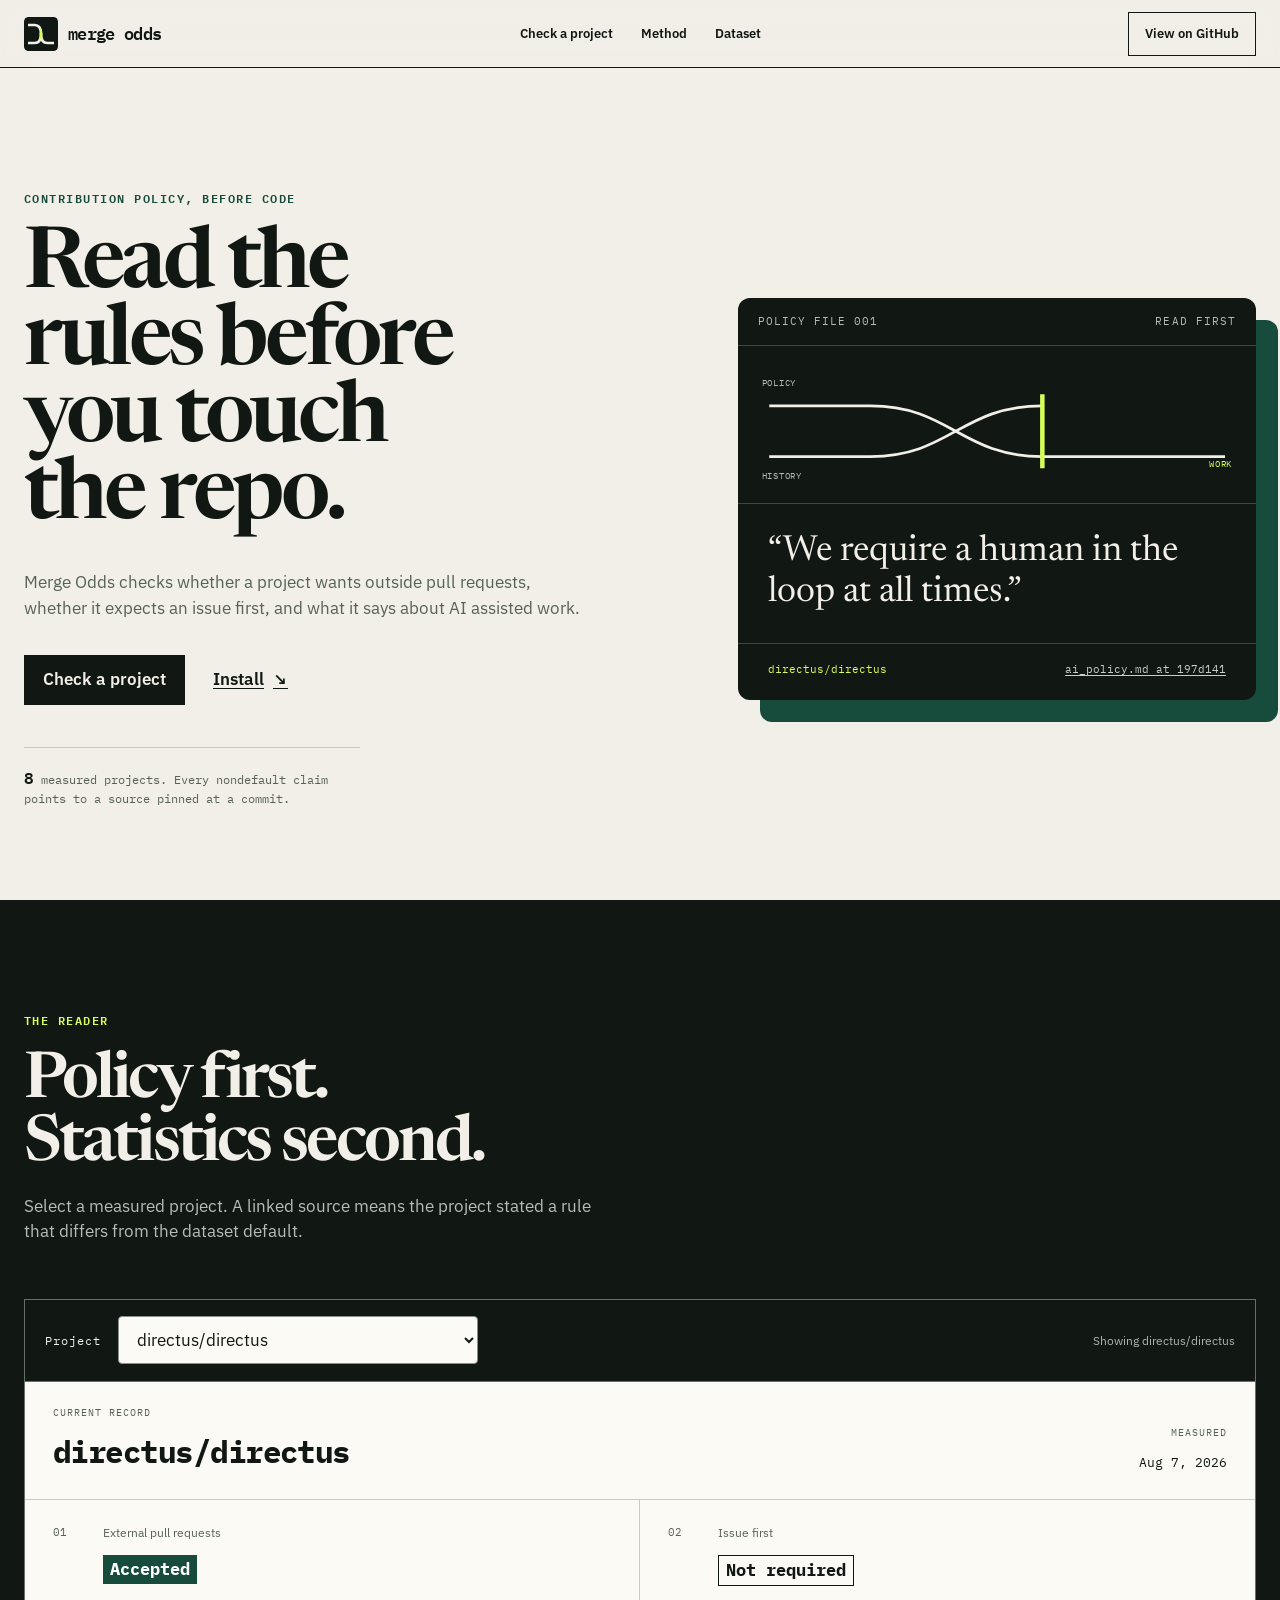
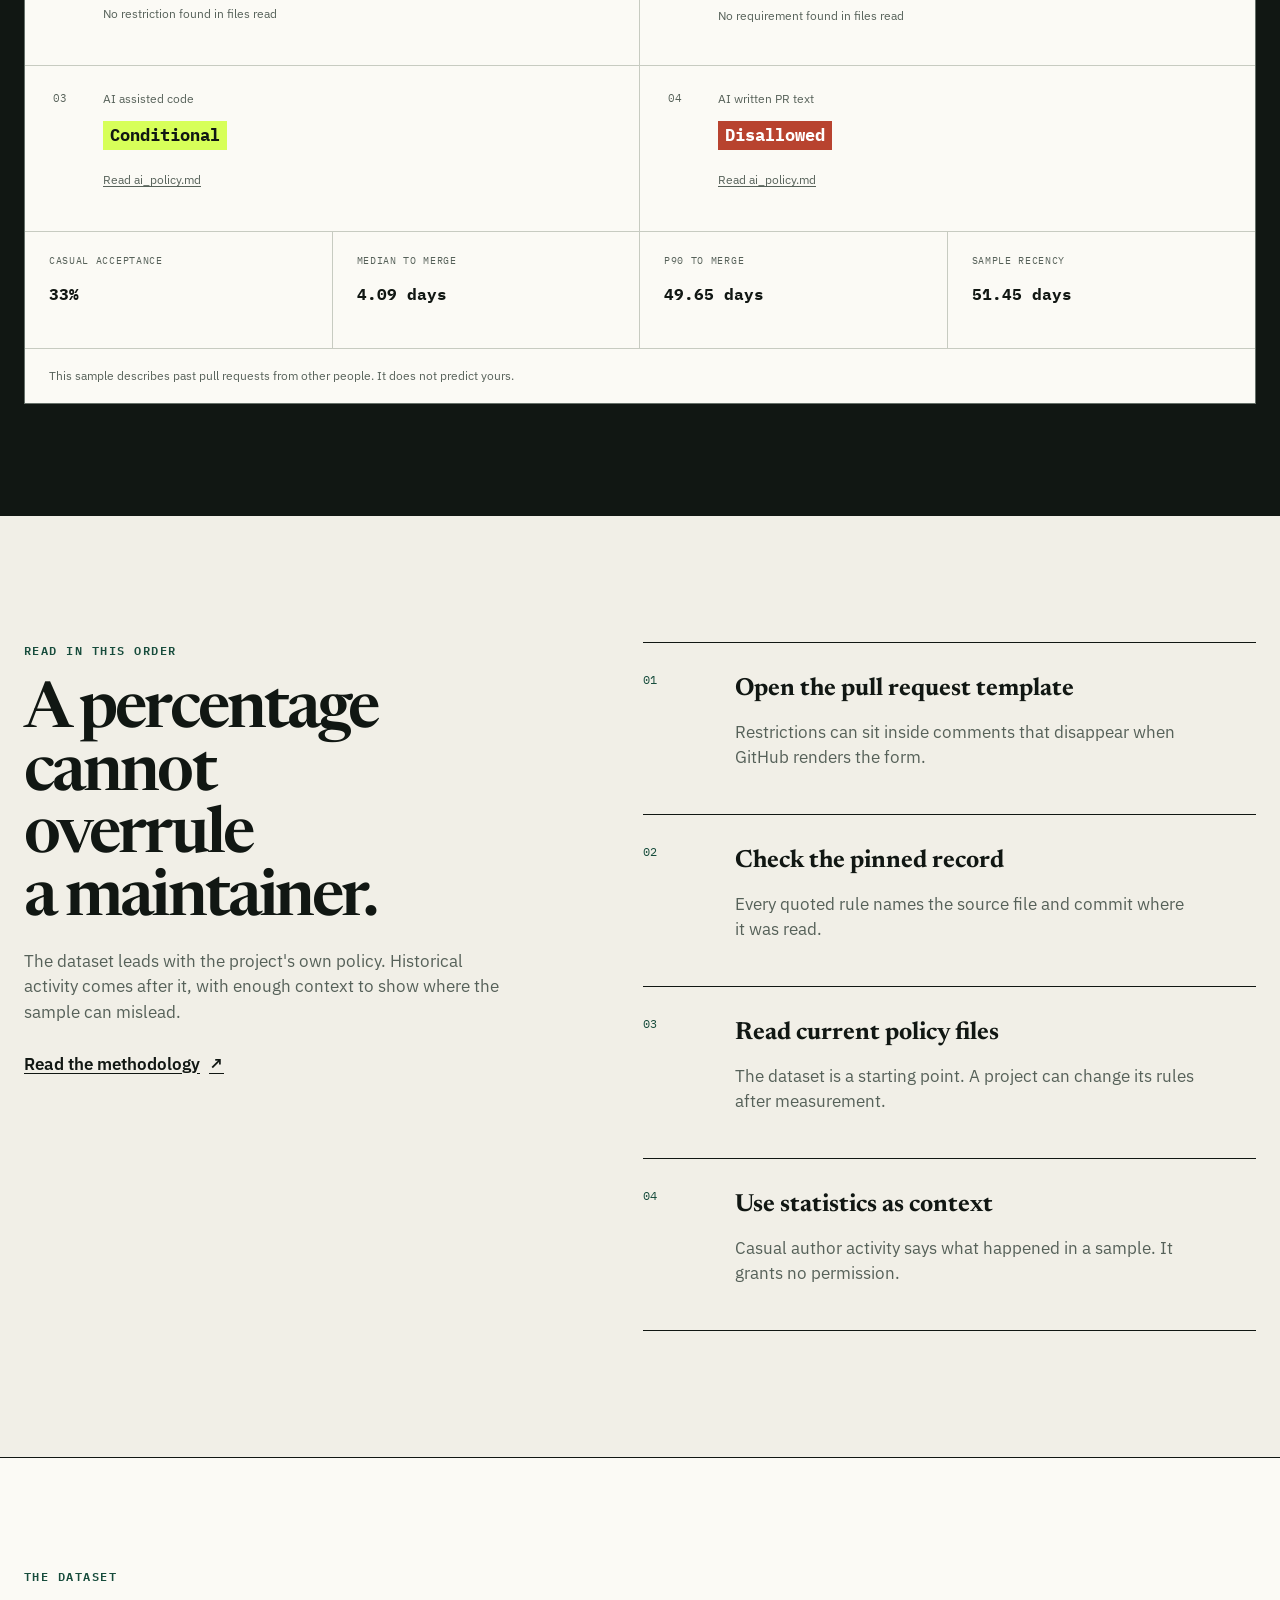
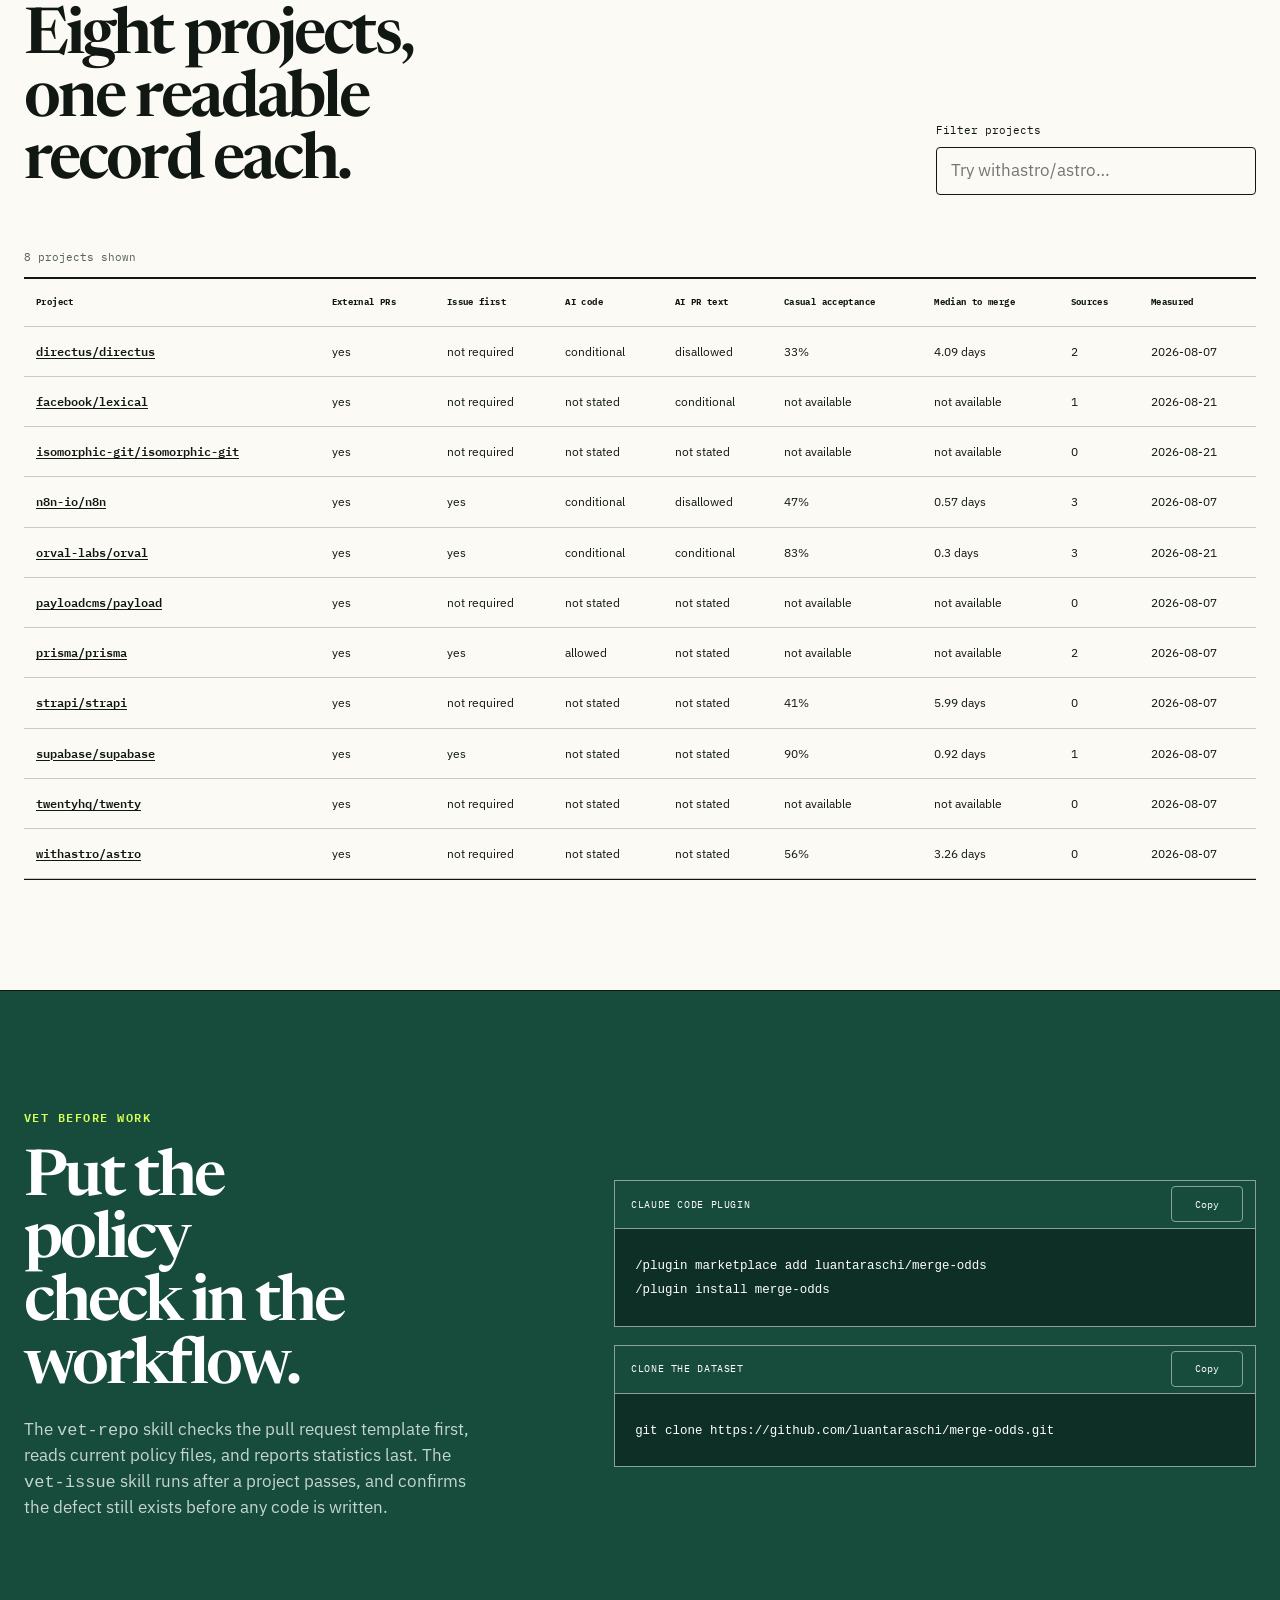
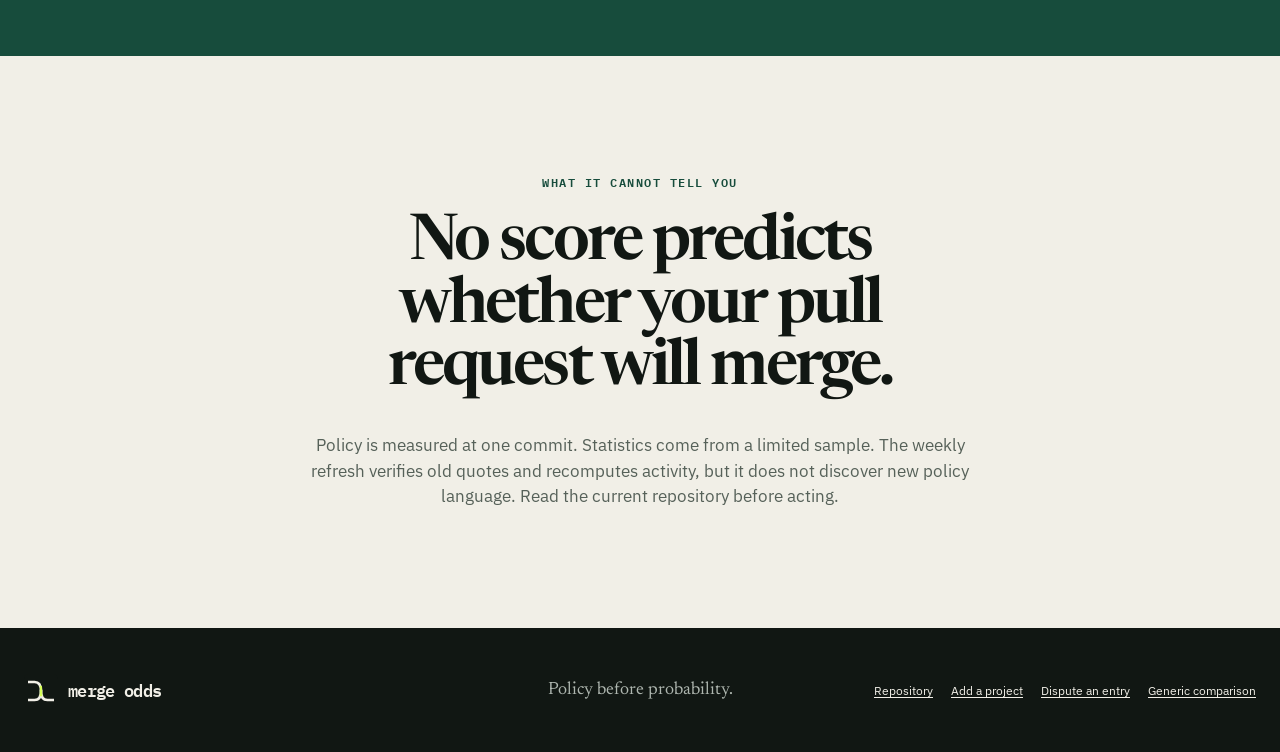
==== site/index.html @ 5a20b5c0 "Merge pull request #24 from Mr-Neutr0n/measure-orval-labs-orval fix: measure: orval-labs/orval" ====
<!doctype html>
<html lang="en">
<head>
  <meta charset="utf-8">
  <meta name="viewport" content="width=device-width, initial-scale=1">
  <title>Merge Odds | Read the rules before you touch the repo</title>
  <meta name="description" content="Check whether an open source project accepts outside pull requests and read its contribution rules before work begins.">
  <meta name="theme-color" content="#f1efe7">
  <meta property="og:title" content="Merge Odds">
  <meta property="og:description" content="Read the rules before you touch the repo.">
  <meta property="og:type" content="website">
  <meta property="og:url" content="https://luantaraschi.github.io/merge-odds/">
  <meta property="og:image" content="https://luantaraschi.github.io/merge-odds/og.png">
  <link rel="icon" href="mark.svg" type="image/svg+xml">
  <link rel="preconnect" href="https://fonts.googleapis.com">
  <link rel="preconnect" href="https://fonts.gstatic.com" crossorigin>
  <link href="https://fonts.googleapis.com/css2?family=IBM+Plex+Mono:wght@400;500;600&amp;family=IBM+Plex+Sans:wght@400;500;600&amp;family=Newsreader:opsz,wght@6..72,500;6..72,650&amp;display=swap" rel="stylesheet">
  <link rel="stylesheet" href="styles.css">
  <script src="app.js" defer></script>
</head>
<body>
  <a class="skip-link" href="#main">Skip to content</a>
  <header class="site-header">
    <a class="brand" href="#top" aria-label="Merge Odds home">
      <img src="mark.svg" alt="" width="34" height="34">
      <span translate="no">merge odds</span>
    </a>
    <nav aria-label="Primary navigation">
      <a href="#reader">Check a project</a>
      <a href="#method">Method</a>
      <a href="#dataset">Dataset</a>
    </nav>
    <a class="header-action" href="https://github.com/luantaraschi/merge-odds">View on GitHub</a>
  </header>

  <main id="main">
    <section class="hero" id="top">
      <div class="hero-copy">
        <p class="eyebrow">CONTRIBUTION POLICY, BEFORE CODE</p>
        <h1>Read the rules before you touch the repo.</h1>
        <p class="hero-lede">Merge Odds checks whether a project wants outside pull requests, whether it expects an issue first, and what it says about AI assisted work.</p>
        <div class="hero-actions">
          <a class="button button-primary" href="#reader">Check a project</a>
          <a class="text-link" href="#install">Install <span aria-hidden="true">↘</span></a>
        </div>
        <p class="scope-note"><span>8</span> measured projects. Every nondefault claim points to a source pinned at a commit.</p>
      </div>

      <div class="case-file" aria-label="Example policy case file">
        <div class="case-file-head">
          <span>POLICY FILE 001</span>
          <span>READ FIRST</span>
        </div>
        <div class="case-route" aria-hidden="true">
          <svg viewBox="0 0 520 100" focusable="false">
            <path d="M8 22h112c88 0 100 56 190 56h202"/>
            <path d="M8 78h112c88 0 100-56 190-56"/>
            <path class="gate-line" d="M310 9v82"/>
          </svg>
          <span class="route-label route-policy">POLICY</span>
          <span class="route-label route-history">HISTORY</span>
          <span class="route-label route-work">WORK</span>
        </div>
        <blockquote>
          “We require a human in the loop at all times.”
        </blockquote>
        <div class="case-source">
          <span>directus/directus</span>
          <a href="https://github.com/directus/directus/blob/197d141ad92c659a8d89a29fe58b9618ed9863e2/ai_policy.md#L19">ai_policy.md at 197d141</a>
        </div>
      </div>
    </section>

    <section class="reader-section" id="reader" aria-labelledby="reader-title">
      <div class="section-heading">
        <p class="eyebrow">THE READER</p>
        <h2 id="reader-title">Policy first. Statistics second.</h2>
        <p>Select a measured project. A linked source means the project stated a rule that differs from the dataset default.</p>
      </div>

      <div class="reader-shell">
        <div class="reader-toolbar">
          <label for="repo-select">Project</label>
          <select id="repo-select" name="repo">
            <option value="directus/directus">directus/directus</option>
<option value="facebook/lexical">facebook/lexical</option>
<option value="isomorphic-git/isomorphic-git">isomorphic-git/isomorphic-git</option>
<option value="n8n-io/n8n">n8n-io/n8n</option>
<option value="orval-labs/orval">orval-labs/orval</option>
<option value="payloadcms/payload">payloadcms/payload</option>
<option value="prisma/prisma">prisma/prisma</option>
<option value="strapi/strapi">strapi/strapi</option>
<option value="supabase/supabase">supabase/supabase</option>
<option value="twentyhq/twenty">twentyhq/twenty</option>
<option value="withastro/astro">withastro/astro</option>
          </select>
          <p id="reader-status" class="reader-status" aria-live="polite">Showing directus/directus</p>
        </div>

        <article class="policy-reader" id="policy-reader" data-repo="directus/directus">
          <header class="policy-reader-head">
            <div>
              <p class="record-label">CURRENT RECORD</p>
              <h3 id="record-repo">directus/directus</h3>
            </div>
            <div class="record-date">
              <span>MEASURED</span>
              <time id="record-date" datetime="2026-08-07">2026.08.07</time>
            </div>
          </header>

          <div class="policy-grid" id="policy-grid">
            <div class="policy-item is-open">
              <span class="policy-index">01</span>
              <div><span class="policy-question">External pull requests</span><strong>Accepted</strong><small>No restriction found in files read</small></div>
            </div>
            <div class="policy-item is-neutral">
              <span class="policy-index">02</span>
              <div><span class="policy-question">Issue first</span><strong>Not required</strong><small>No requirement found in files read</small></div>
            </div>
            <div class="policy-item is-caution">
              <span class="policy-index">03</span>
              <div><span class="policy-question">AI assisted code</span><strong>Conditional</strong><a href="https://github.com/directus/directus/blob/197d141ad92c659a8d89a29fe58b9618ed9863e2/ai_policy.md#L21-L22">Read ai_policy.md</a></div>
            </div>
            <div class="policy-item is-stop">
              <span class="policy-index">04</span>
              <div><span class="policy-question">AI written PR text</span><strong>Disallowed</strong><a href="https://github.com/directus/directus/blob/197d141ad92c659a8d89a29fe58b9618ed9863e2/ai_policy.md#L29-L30">Read ai_policy.md</a></div>
            </div>
          </div>

          <div class="stats-strip" id="stats-strip" aria-label="Historical sample">
            <div><span>CASUAL ACCEPTANCE</span><strong>33%</strong></div>
            <div><span>MEDIAN TO MERGE</span><strong>4.09 days</strong></div>
            <div><span>P90 TO MERGE</span><strong>49.65 days</strong></div>
            <div><span>SAMPLE RECENCY</span><strong>51.45 days</strong></div>
          </div>
          <p class="stats-warning">This sample describes past pull requests from other people. It does not predict yours.</p>
        </article>
      </div>
    </section>

    <section class="method-section" id="method" aria-labelledby="method-title">
      <div class="method-intro">
        <p class="eyebrow">READ IN THIS ORDER</p>
        <h2 id="method-title">A percentage cannot overrule a maintainer.</h2>
        <p>The dataset leads with the project's own policy. Historical activity comes after it, with enough context to show where the sample can mislead.</p>
        <a class="text-link" href="https://github.com/luantaraschi/merge-odds/blob/main/METHODOLOGY.md">Read the methodology <span aria-hidden="true">↗</span></a>
      </div>
      <ol class="method-list">
        <li><span>01</span><div><h3>Open the pull request template</h3><p>Restrictions can sit inside comments that disappear when GitHub renders the form.</p></div></li>
        <li><span>02</span><div><h3>Check the pinned record</h3><p>Every quoted rule names the source file and commit where it was read.</p></div></li>
        <li><span>03</span><div><h3>Read current policy files</h3><p>The dataset is a starting point. A project can change its rules after measurement.</p></div></li>
        <li><span>04</span><div><h3>Use statistics as context</h3><p>Casual author activity says what happened in a sample. It grants no permission.</p></div></li>
      </ol>
    </section>

    <section class="dataset-section" id="dataset" aria-labelledby="dataset-title">
      <div class="section-heading dataset-heading">
        <div>
          <p class="eyebrow">THE DATASET</p>
          <h2 id="dataset-title">Eight projects, one readable record each.</h2>
        </div>
        <div class="search-field">
          <label for="dataset-search">Filter projects</label>
          <input id="dataset-search" name="project-filter" type="search" placeholder="Try withastro/astro…" autocomplete="off" spellcheck="false">
        </div>
      </div>
      <p id="filter-status" class="filter-status" aria-live="polite">8 projects shown</p>
      <div class="table-wrap" tabindex="0" aria-label="Measured repositories, horizontally scrollable on small screens">
        <table>
          <thead>
            <tr>
              <th scope="col">Project</th>
              <th scope="col">External PRs</th>
              <th scope="col">Issue first</th>
              <th scope="col">AI code</th>
              <th scope="col">AI PR text</th>
              <th scope="col">Casual acceptance</th>
              <th scope="col">Median to merge</th>
              <th scope="col">Sources</th>
              <th scope="col">Measured</th>
            </tr>
          </thead>
          <tbody>
            <tr data-repo="directus/directus"><td data-label="Project"><a href="https://github.com/directus/directus">directus/directus</a></td><td data-label="External PRs">yes</td><td data-label="Issue first">not required</td><td data-label="AI code">conditional</td><td data-label="AI PR text">disallowed</td><td data-label="Casual acceptance">33%</td><td data-label="Median to merge">4.09 days</td><td data-label="Sources">2</td><td data-label="Measured">2026-08-07</td></tr>
<tr data-repo="facebook/lexical"><td data-label="Project"><a href="https://github.com/facebook/lexical">facebook/lexical</a></td><td data-label="External PRs">yes</td><td data-label="Issue first">not required</td><td data-label="AI code">not stated</td><td data-label="AI PR text">conditional</td><td data-label="Casual acceptance">not available</td><td data-label="Median to merge">not available</td><td data-label="Sources">1</td><td data-label="Measured">2026-08-21</td></tr>
<tr data-repo="isomorphic-git/isomorphic-git"><td data-label="Project"><a href="https://github.com/isomorphic-git/isomorphic-git">isomorphic-git/isomorphic-git</a></td><td data-label="External PRs">yes</td><td data-label="Issue first">not required</td><td data-label="AI code">not stated</td><td data-label="AI PR text">not stated</td><td data-label="Casual acceptance">not available</td><td data-label="Median to merge">not available</td><td data-label="Sources">0</td><td data-label="Measured">2026-08-21</td></tr>
<tr data-repo="n8n-io/n8n"><td data-label="Project"><a href="https://github.com/n8n-io/n8n">n8n-io/n8n</a></td><td data-label="External PRs">yes</td><td data-label="Issue first">yes</td><td data-label="AI code">conditional</td><td data-label="AI PR text">disallowed</td><td data-label="Casual acceptance">47%</td><td data-label="Median to merge">0.57 days</td><td data-label="Sources">3</td><td data-label="Measured">2026-08-07</td></tr>
<tr data-repo="orval-labs/orval"><td data-label="Project"><a href="https://github.com/orval-labs/orval">orval-labs/orval</a></td><td data-label="External PRs">yes</td><td data-label="Issue first">yes</td><td data-label="AI code">conditional</td><td data-label="AI PR text">conditional</td><td data-label="Casual acceptance">83%</td><td data-label="Median to merge">0.3 days</td><td data-label="Sources">3</td><td data-label="Measured">2026-08-21</td></tr>
<tr data-repo="payloadcms/payload"><td data-label="Project"><a href="https://github.com/payloadcms/payload">payloadcms/payload</a></td><td data-label="External PRs">yes</td><td data-label="Issue first">not required</td><td data-label="AI code">not stated</td><td data-label="AI PR text">not stated</td><td data-label="Casual acceptance">not available</td><td data-label="Median to merge">not available</td><td data-label="Sources">0</td><td data-label="Measured">2026-08-07</td></tr>
<tr data-repo="prisma/prisma"><td data-label="Project"><a href="https://github.com/prisma/prisma">prisma/prisma</a></td><td data-label="External PRs">yes</td><td data-label="Issue first">yes</td><td data-label="AI code">allowed</td><td data-label="AI PR text">not stated</td><td data-label="Casual acceptance">not available</td><td data-label="Median to merge">not available</td><td data-label="Sources">2</td><td data-label="Measured">2026-08-07</td></tr>
<tr data-repo="strapi/strapi"><td data-label="Project"><a href="https://github.com/strapi/strapi">strapi/strapi</a></td><td data-label="External PRs">yes</td><td data-label="Issue first">not required</td><td data-label="AI code">not stated</td><td data-label="AI PR text">not stated</td><td data-label="Casual acceptance">41%</td><td data-label="Median to merge">5.99 days</td><td data-label="Sources">0</td><td data-label="Measured">2026-08-07</td></tr>
<tr data-repo="supabase/supabase"><td data-label="Project"><a href="https://github.com/supabase/supabase">supabase/supabase</a></td><td data-label="External PRs">yes</td><td data-label="Issue first">yes</td><td data-label="AI code">not stated</td><td data-label="AI PR text">not stated</td><td data-label="Casual acceptance">90%</td><td data-label="Median to merge">0.92 days</td><td data-label="Sources">1</td><td data-label="Measured">2026-08-07</td></tr>
<tr data-repo="twentyhq/twenty"><td data-label="Project"><a href="https://github.com/twentyhq/twenty">twentyhq/twenty</a></td><td data-label="External PRs">yes</td><td data-label="Issue first">not required</td><td data-label="AI code">not stated</td><td data-label="AI PR text">not stated</td><td data-label="Casual acceptance">not available</td><td data-label="Median to merge">not available</td><td data-label="Sources">0</td><td data-label="Measured">2026-08-07</td></tr>
<tr data-repo="withastro/astro"><td data-label="Project"><a href="https://github.com/withastro/astro">withastro/astro</a></td><td data-label="External PRs">yes</td><td data-label="Issue first">not required</td><td data-label="AI code">not stated</td><td data-label="AI PR text">not stated</td><td data-label="Casual acceptance">56%</td><td data-label="Median to merge">3.26 days</td><td data-label="Sources">0</td><td data-label="Measured">2026-08-07</td></tr>
          </tbody>
        </table>
      </div>
      <noscript><p class="noscript-note">The complete table is visible above. Enable JavaScript only if you want filtering and the interactive reader.</p></noscript>
    </section>

    <section class="install-section" id="install" aria-labelledby="install-title">
      <div class="install-copy">
        <p class="eyebrow">VET BEFORE WORK</p>
        <h2 id="install-title">Put the policy check in the workflow.</h2>
        <p>The <code>vet-repo</code> skill checks the pull request template first, reads current policy files, and reports statistics last. The <code>vet-issue</code> skill runs after a project passes, and confirms the defect still exists before any code is written.</p>
      </div>
      <div class="command-stack">
        <div class="command-block">
          <div class="command-label"><span>CLAUDE CODE PLUGIN</span><button type="button" data-copy="/plugin marketplace add luantaraschi/merge-odds&#10;/plugin install merge-odds">Copy</button></div>
          <pre><code>/plugin marketplace add luantaraschi/merge-odds
/plugin install merge-odds</code></pre>
        </div>
        <div class="command-block">
          <div class="command-label"><span>CLONE THE DATASET</span><button type="button" data-copy="git clone https://github.com/luantaraschi/merge-odds.git">Copy</button></div>
          <pre><code>git clone https://github.com/luantaraschi/merge-odds.git</code></pre>
        </div>
        <p id="copy-status" class="sr-only" aria-live="polite"></p>
      </div>
    </section>

    <section class="limits-section" aria-labelledby="limits-title">
      <p class="eyebrow">WHAT IT CANNOT TELL YOU</p>
      <h2 id="limits-title">No score predicts whether your pull request will merge.</h2>
      <p>Policy is measured at one commit. Statistics come from a limited sample. The weekly refresh verifies old quotes and recomputes activity, but it does not discover new policy language. Read the current repository before acting.</p>
    </section>
  </main>

  <footer>
    <a class="brand footer-brand" href="#top"><img src="mark.svg" alt="" width="34" height="34"><span translate="no">merge odds</span></a>
    <p>Policy before probability.</p>
    <div>
      <a href="https://github.com/luantaraschi/merge-odds">Repository</a>
      <a href="https://github.com/luantaraschi/merge-odds/issues/new?template=add-repo.yml">Add a project</a>
      <a href="https://github.com/luantaraschi/merge-odds/issues/new?template=dispute.yml">Dispute an entry</a>
      <a href="generic/">Generic comparison</a>
    </div>
  </footer>
</body>
</html>
---- site/styles.css ----
:root {
  --paper: #f1efe7;
  --paper-raised: #fbfaf5;
  --ink: #111713;
  --ink-quiet: #566159;
  --gate: #174c3c;
  --signal: #d7ff59;
  --stop: #b8432f;
  --rule: #c7cbc1;
  --display: "Newsreader", Georgia, serif;
  --sans: "IBM Plex Sans", Arial, sans-serif;
  --mono: "IBM Plex Mono", Consolas, monospace;
  --content: min(1240px, calc(100vw - 48px));
  color-scheme: light;
}

* { box-sizing: border-box; }
html { scroll-behavior: smooth; }
body {
  margin: 0;
  background: var(--paper);
  color: var(--ink);
  font-family: var(--sans);
  font-size: 17px;
  line-height: 1.5;
  text-rendering: optimizeLegibility;
}
a { color: inherit; text-underline-offset: 0.2em; }
img, svg { display: block; max-width: 100%; }
button, input, select { font: inherit; }
button, select, input, a { touch-action: manipulation; -webkit-tap-highlight-color: transparent; }
:focus-visible { outline: 3px solid var(--stop); outline-offset: 4px; }
[hidden] { display: none !important; }
[id] { scroll-margin-top: 90px; }
h1, h2, h3 { text-wrap: balance; }
p { text-wrap: pretty; }

.skip-link {
  position: fixed;
  left: 16px;
  top: 12px;
  z-index: 100;
  padding: 10px 14px;
  background: var(--signal);
  color: var(--ink);
  transform: translateY(-160%);
  transition: transform 140ms ease;
}
.skip-link:focus { transform: translateY(0); }

.site-header {
  position: sticky;
  top: 0;
  z-index: 20;
  width: 100%;
  min-height: 68px;
  padding: 10px max(24px, calc((100vw - 1240px) / 2));
  display: grid;
  grid-template-columns: 1fr auto 1fr;
  align-items: center;
  gap: 24px;
  background: rgba(241, 239, 231, 0.94);
  border-bottom: 1px solid var(--ink);
  backdrop-filter: blur(14px);
}
.brand {
  width: max-content;
  display: inline-flex;
  align-items: center;
  gap: 10px;
  color: var(--ink);
  font-family: var(--mono);
  font-weight: 600;
  text-decoration: none;
  letter-spacing: -0.04em;
}
.brand img { border-radius: 4px; }
.site-header nav { display: flex; align-items: center; gap: 28px; }
.site-header nav a, .header-action {
  min-height: 44px;
  display: inline-flex;
  align-items: center;
  font-size: 0.84rem;
  font-weight: 600;
  text-decoration: none;
}
.site-header nav a { position: relative; }
.site-header nav a::after {
  content: "";
  position: absolute;
  left: 0;
  right: 100%;
  bottom: 6px;
  height: 2px;
  background: var(--gate);
  transition: right 140ms ease;
}
.site-header nav a:hover::after { right: 0; }
.header-action {
  justify-self: end;
  padding: 0 16px;
  border: 1px solid var(--ink);
  transition: background 140ms ease, color 140ms ease;
}
.header-action:hover { background: var(--ink); color: var(--paper); }

.hero {
  width: var(--content);
  min-height: calc(100vh - 68px);
  margin: 0 auto;
  padding: clamp(72px, 9vw, 132px) 0 86px;
  display: grid;
  grid-template-columns: minmax(0, 0.92fr) minmax(460px, 0.78fr);
  align-items: center;
  gap: clamp(52px, 8vw, 112px);
}
.eyebrow {
  margin: 0 0 22px;
  color: var(--gate);
  font-family: var(--mono);
  font-size: 0.72rem;
  font-weight: 600;
  letter-spacing: 0.13em;
}
.hero h1, .section-heading h2, .method-intro h2, .install-copy h2, .limits-section h2 {
  margin: 0;
  font-family: var(--display);
  font-weight: 600;
  letter-spacing: -0.045em;
  text-wrap: balance;
}
.hero h1 { max-width: 10ch; font-size: clamp(3.7rem, 6.6vw, 6.9rem); line-height: 0.91; }
.hero-lede { max-width: 56ch; margin: 32px 0 0; color: var(--ink-quiet); font-size: 1.09rem; }
.hero-actions { margin-top: 34px; display: flex; align-items: center; gap: 28px; }
.button {
  min-height: 48px;
  padding: 11px 18px;
  display: inline-flex;
  align-items: center;
  justify-content: center;
  font-weight: 600;
  text-decoration: none;
}
.button-primary { background: var(--ink); color: var(--paper); border: 1px solid var(--ink); transition: background 140ms ease, color 140ms ease; }
.button-primary:hover { background: var(--signal); color: var(--ink); }
.text-link { display: inline-flex; min-height: 44px; align-items: center; gap: 9px; font-weight: 600; }
.text-link span { transition: transform 140ms ease; }
.text-link:hover span { transform: translate(3px, 3px); }
.scope-note {
  max-width: 48ch;
  margin: 42px 0 0;
  padding-top: 18px;
  border-top: 1px solid var(--rule);
  color: var(--ink-quiet);
  font-family: var(--mono);
  font-size: 0.74rem;
}
.scope-note span { color: var(--ink); font-size: 1rem; font-weight: 600; }

.case-file { background: var(--ink); color: var(--paper); border-radius: 12px; box-shadow: 22px 22px 0 var(--gate); overflow: hidden; }
.case-file-head { padding: 16px 20px; display: flex; justify-content: space-between; border-bottom: 1px solid #3e4741; color: #b5bcb6; font-family: var(--mono); font-size: 0.66rem; letter-spacing: 0.1em; }
.case-route { position: relative; margin: 40px 24px 26px; }
.case-route svg { width: 100%; height: auto; }
.case-route path { fill: none; stroke: var(--paper); stroke-width: 3; }
.case-route .gate-line { stroke: var(--signal); stroke-width: 5; }
.route-label { position: absolute; color: #b5bcb6; font-family: var(--mono); font-size: 0.57rem; letter-spacing: 0.08em; }
.route-policy { left: 0; top: -9px; }
.route-history { left: 0; bottom: -7px; }
.route-work { right: 0; bottom: 5px; color: var(--signal); }
.case-file blockquote { margin: 0; padding: 28px 30px; border-top: 1px solid #3e4741; border-bottom: 1px solid #3e4741; font-family: var(--display); font-size: clamp(1.5rem, 3vw, 2.25rem); line-height: 1.15; }
.case-source { padding: 18px 30px 22px; display: flex; justify-content: space-between; gap: 22px; font-family: var(--mono); font-size: 0.66rem; }
.case-source span { color: var(--signal); }
.case-source a { color: #c9cec9; text-align: right; }

.reader-section { padding: 112px max(24px, calc((100vw - 1240px) / 2)); background: var(--ink); color: var(--paper); }
.section-heading { max-width: 740px; margin-bottom: 54px; }
.section-heading .eyebrow, .install-section .eyebrow { color: var(--signal); }
.section-heading h2, .method-intro h2, .install-copy h2, .limits-section h2 { font-size: clamp(2.7rem, 5vw, 5.1rem); line-height: 0.98; }
.section-heading > p:last-child { max-width: 60ch; color: #b7beb8; }
.reader-shell { border: 1px solid #667069; }
.reader-toolbar { min-height: 82px; padding: 16px 20px; display: grid; grid-template-columns: auto minmax(220px, 360px) 1fr; align-items: center; gap: 18px; border-bottom: 1px solid #667069; }
.reader-toolbar label { font-family: var(--mono); font-size: 0.72rem; letter-spacing: 0.08em; }
.reader-toolbar select { width: 100%; min-height: 48px; padding: 0 42px 0 14px; border: 1px solid #879189; border-radius: 4px; background: var(--paper-raised); color: var(--ink); }
.reader-status { margin: 0; color: #aeb6af; font-size: 0.78rem; text-align: right; }
.policy-reader { background: var(--paper-raised); color: var(--ink); transition: opacity 240ms ease, transform 240ms ease; }
.policy-reader.reader-updated { animation: reader-update 240ms ease; }
@keyframes reader-update { from { opacity: 0.7; transform: translateY(5px); } to { opacity: 1; transform: translateY(0); } }
.policy-reader-head { min-height: 112px; padding: 24px 28px; display: flex; align-items: flex-end; justify-content: space-between; gap: 24px; border-bottom: 1px solid var(--rule); }
.record-label, .record-date span { display: block; margin: 0 0 8px; color: var(--ink-quiet); font-family: var(--mono); font-size: 0.62rem; letter-spacing: 0.1em; }
.policy-reader-head h3 { margin: 0; font-family: var(--mono); font-size: clamp(1.25rem, 2.4vw, 2rem); letter-spacing: -0.05em; }
.policy-reader-head h3 { overflow-wrap: anywhere; }
.record-date { text-align: right; }
.record-date time { font-family: var(--mono); font-size: 0.8rem; font-variant-numeric: tabular-nums; }
.policy-grid { display: grid; grid-template-columns: repeat(2, 1fr); }
.policy-item { min-height: 166px; padding: 24px 28px; display: grid; grid-template-columns: 34px 1fr; gap: 16px; border-bottom: 1px solid var(--rule); }
.policy-item:nth-child(odd) { border-right: 1px solid var(--rule); }
.policy-index { color: var(--ink-quiet); font-family: var(--mono); font-size: 0.7rem; }
.policy-question { display: block; color: var(--ink-quiet); font-size: 0.74rem; }
.policy-item strong { display: block; width: max-content; max-width: 100%; margin: 14px 0 16px; padding: 3px 7px; font-family: var(--mono); font-size: 1.08rem; line-height: 1.3; }
.policy-item.is-open strong { background: var(--gate); color: white; }
.policy-item.is-neutral strong { border: 1px solid var(--ink); }
.policy-item.is-caution strong { background: var(--signal); }
.policy-item.is-stop strong { background: var(--stop); color: white; }
.policy-item a, .policy-item small { color: var(--ink-quiet); font-size: 0.72rem; }
.stats-strip { display: grid; grid-template-columns: repeat(4, 1fr); border-bottom: 1px solid var(--rule); }
.stats-strip > div { min-height: 116px; padding: 22px 24px; border-right: 1px solid var(--rule); }
.stats-strip > div:last-child { border-right: 0; }
.stats-strip span { display: block; color: var(--ink-quiet); font-family: var(--mono); font-size: 0.61rem; letter-spacing: 0.07em; }
.stats-strip strong { display: block; margin-top: 14px; font-family: var(--mono); font-size: 1rem; font-variant-numeric: tabular-nums; }
.stats-warning { margin: 0; padding: 18px 24px; color: var(--ink-quiet); font-size: 0.75rem; }

.method-section { width: var(--content); margin: 0 auto; padding: 126px 0; display: grid; grid-template-columns: 0.78fr 1fr; gap: clamp(70px, 11vw, 150px); }
.method-intro { align-self: start; position: sticky; top: 112px; }
.method-intro h2 { max-width: 10ch; }
.method-intro > p:not(.eyebrow) { max-width: 48ch; color: var(--ink-quiet); }
.method-list { margin: 0; padding: 0; list-style: none; border-top: 1px solid var(--ink); }
.method-list li { min-height: 172px; padding: 28px 0; display: grid; grid-template-columns: 72px 1fr; gap: 20px; border-bottom: 1px solid var(--ink); }
.method-list li > span { font-family: var(--mono); font-size: 0.72rem; color: var(--gate); }
.method-list h3 { margin: 0; font-family: var(--display); font-size: 1.55rem; }
.method-list p { max-width: 46ch; margin: 12px 0 0; color: var(--ink-quiet); }

.dataset-section { padding: 110px max(24px, calc((100vw - 1240px) / 2)); background: var(--paper-raised); border-top: 1px solid var(--ink); border-bottom: 1px solid var(--ink); }
.dataset-heading { max-width: none; display: flex; justify-content: space-between; align-items: end; gap: 60px; }
.dataset-heading .eyebrow { color: var(--gate); }
.dataset-heading h2 { max-width: 10ch; font-size: clamp(2.7rem, 5vw, 4.8rem); }
.search-field { min-width: min(100%, 320px); }
.search-field label { display: block; margin-bottom: 8px; font-family: var(--mono); font-size: 0.7rem; }
.search-field input { width: 100%; min-height: 48px; padding: 0 14px; border: 1px solid var(--ink); border-radius: 4px; background: transparent; color: var(--ink); }
.filter-status { margin: 0 0 12px; color: var(--ink-quiet); font-family: var(--mono); font-size: 0.68rem; }
.table-wrap { overflow-x: auto; border-top: 2px solid var(--ink); border-bottom: 1px solid var(--ink); }
table { width: 100%; min-width: 1120px; border-collapse: collapse; font-size: 0.72rem; font-variant-numeric: tabular-nums; }
th, td { padding: 16px 12px; border-bottom: 1px solid var(--rule); text-align: left; vertical-align: top; }
th { font-family: var(--mono); font-size: 0.59rem; letter-spacing: 0.04em; }
td:first-child { font-family: var(--mono); font-weight: 600; }
td a { overflow-wrap: anywhere; }
tbody tr { transition: background 140ms ease; }
tbody tr:hover { background: #ecebdf; }
.noscript-note { font-size: 0.8rem; }

.install-section { padding: 118px max(24px, calc((100vw - 1240px) / 2)); display: grid; grid-template-columns: 0.72fr 1fr; gap: clamp(64px, 10vw, 140px); background: var(--gate); color: white; }
.install-copy, .command-stack, .command-block { min-width: 0; }
.install-copy h2 { max-width: 9ch; }
.install-copy > p:last-child { max-width: 46ch; color: #c5d5cf; }
.command-stack { align-self: center; }
.command-block { border: 1px solid #89a298; }
.command-block + .command-block { margin-top: 18px; }
.command-label { min-height: 48px; padding: 0 12px 0 16px; display: flex; align-items: center; justify-content: space-between; gap: 16px; border-bottom: 1px solid #89a298; font-family: var(--mono); font-size: 0.65rem; letter-spacing: 0.06em; }
.command-label button { min-width: 72px; min-height: 36px; border: 1px solid #89a298; border-radius: 4px; background: transparent; color: white; cursor: pointer; transition: background 140ms ease, color 140ms ease; }
.command-label button:hover { background: var(--signal); color: var(--ink); }
pre { max-width: 100%; margin: 0; padding: 24px 20px; overflow-x: auto; background: #0d2f26; font-family: var(--mono); font-size: 0.78rem; line-height: 1.8; }

.limits-section { width: var(--content); margin: 0 auto; padding: 118px 0; text-align: center; }
.limits-section h2 { max-width: 13ch; margin: 0 auto; }
.limits-section > p:last-child { max-width: 66ch; margin: 32px auto 0; color: var(--ink-quiet); }

footer { min-height: 122px; padding: 32px max(24px, calc((100vw - 1240px) / 2)); display: grid; grid-template-columns: 1fr auto 1fr; align-items: center; gap: 32px; background: var(--ink); color: var(--paper); }
.footer-brand { color: var(--paper); }
footer p { color: #aeb6af; font-family: var(--display); font-size: 1.12rem; }
footer > div { justify-self: end; display: flex; flex-wrap: wrap; justify-content: flex-end; gap: 18px; }
footer > div a { font-size: 0.74rem; }
.sr-only { position: absolute; width: 1px; height: 1px; padding: 0; margin: -1px; overflow: hidden; clip: rect(0, 0, 0, 0); white-space: nowrap; border: 0; }

@media (max-width: 1020px) {
  .site-header { grid-template-columns: 1fr auto; }
  .site-header nav { display: none; }
  .hero { min-height: auto; grid-template-columns: 1fr; }
  .hero-copy { max-width: 760px; }
  .hero h1 { max-width: 11ch; }
  .case-file { width: min(100%, 660px); justify-self: end; }
  .method-section, .install-section { grid-template-columns: 1fr; }
  .method-intro { position: static; }
  .method-intro h2, .install-copy h2 { max-width: 12ch; }
  .stats-strip { grid-template-columns: repeat(2, 1fr); }
  .stats-strip > div:nth-child(2) { border-right: 0; }
  .stats-strip > div:nth-child(-n+2) { border-bottom: 1px solid var(--rule); }
  footer { grid-template-columns: 1fr 1fr; }
  footer p { display: none; }
}

@media (max-width: 720px) {
  :root { --content: calc(100vw - 32px); }
  body { font-size: 16px; }
  .site-header { min-height: 62px; padding: 8px 16px; }
  .brand span { font-size: 0.88rem; }
  .header-action { min-height: 42px; padding: 0 11px; font-size: 0.72rem; }
  .hero { padding: 64px 0 76px; gap: 50px; }
  .hero h1 { font-size: clamp(3.25rem, 16vw, 5rem); }
  .hero-lede { font-size: 1rem; }
  .hero-actions { align-items: stretch; flex-direction: column; gap: 8px; }
  .text-link { width: max-content; }
  .case-file { width: calc(100% - 10px); justify-self: start; box-shadow: 10px 10px 0 var(--gate); }
  .case-file-head { padding: 13px 14px; }
  .case-route { margin: 32px 16px 22px; }
  .case-file blockquote { padding: 24px 18px; }
  .case-source { padding: 16px 18px 20px; flex-direction: column; gap: 6px; }
  .case-source a { text-align: left; overflow-wrap: anywhere; }
  .reader-section, .dataset-section, .install-section { padding: 82px 16px; }
  .section-heading { margin-bottom: 36px; }
  .reader-toolbar { grid-template-columns: 1fr; gap: 8px; }
  .reader-status { text-align: left; }
  .policy-reader-head { min-height: 100px; padding: 20px; align-items: flex-start; flex-direction: column; }
  .record-date { text-align: left; }
  .policy-grid { grid-template-columns: 1fr; }
  .policy-item { min-height: 148px; padding: 22px 20px; }
  .policy-item:nth-child(odd) { border-right: 0; }
  .stats-strip { grid-template-columns: 1fr; }
  .stats-strip > div { min-height: 94px; border-right: 0; border-bottom: 1px solid var(--rule); }
  .stats-strip > div:nth-child(2) { border-bottom: 1px solid var(--rule); }
  .stats-strip > div:last-child { border-bottom: 0; }
  .method-section { padding: 86px 0; gap: 54px; }
  .method-list li { grid-template-columns: 42px 1fr; }
  .dataset-heading { align-items: stretch; flex-direction: column; gap: 34px; }
  .table-wrap { overflow: visible; border-bottom: 0; }
  table { min-width: 0; display: block; }
  thead { display: none; }
  tbody, tr, td { display: block; width: 100%; }
  tbody { display: grid; gap: 16px; }
  tbody tr { padding: 10px 16px; border: 1px solid var(--ink); }
  td { min-height: 42px; padding: 10px 0; display: grid; grid-template-columns: minmax(120px, 0.8fr) 1fr; gap: 14px; border-bottom: 1px solid var(--rule); }
  td::before { content: attr(data-label); color: var(--ink-quiet); font-family: var(--mono); font-size: 0.62rem; font-weight: 400; }
  td:last-child { border-bottom: 0; }
  .command-block { margin-left: -1px; margin-right: -1px; }
  pre { font-size: 0.69rem; }
  .limits-section { padding: 84px 0; text-align: left; }
  .limits-section h2, .limits-section > p:last-child { margin-left: 0; }
  footer { padding: 34px 16px; grid-template-columns: 1fr; align-items: start; }
  footer > div { justify-self: start; justify-content: flex-start; }
}

@media (max-width: 360px) {
  .header-action { padding: 0 9px; }
  .brand { gap: 7px; }
  .brand img { width: 30px; height: 30px; }
  .hero h1 { font-size: 3.1rem; }
  .policy-item { grid-template-columns: 28px 1fr; gap: 10px; }
}

@media (prefers-reduced-motion: reduce) {
  html { scroll-behavior: auto; }
  *, *::before, *::after { animation-duration: 0.01ms !important; animation-iteration-count: 1 !important; transition-duration: 0.01ms !important; }
}
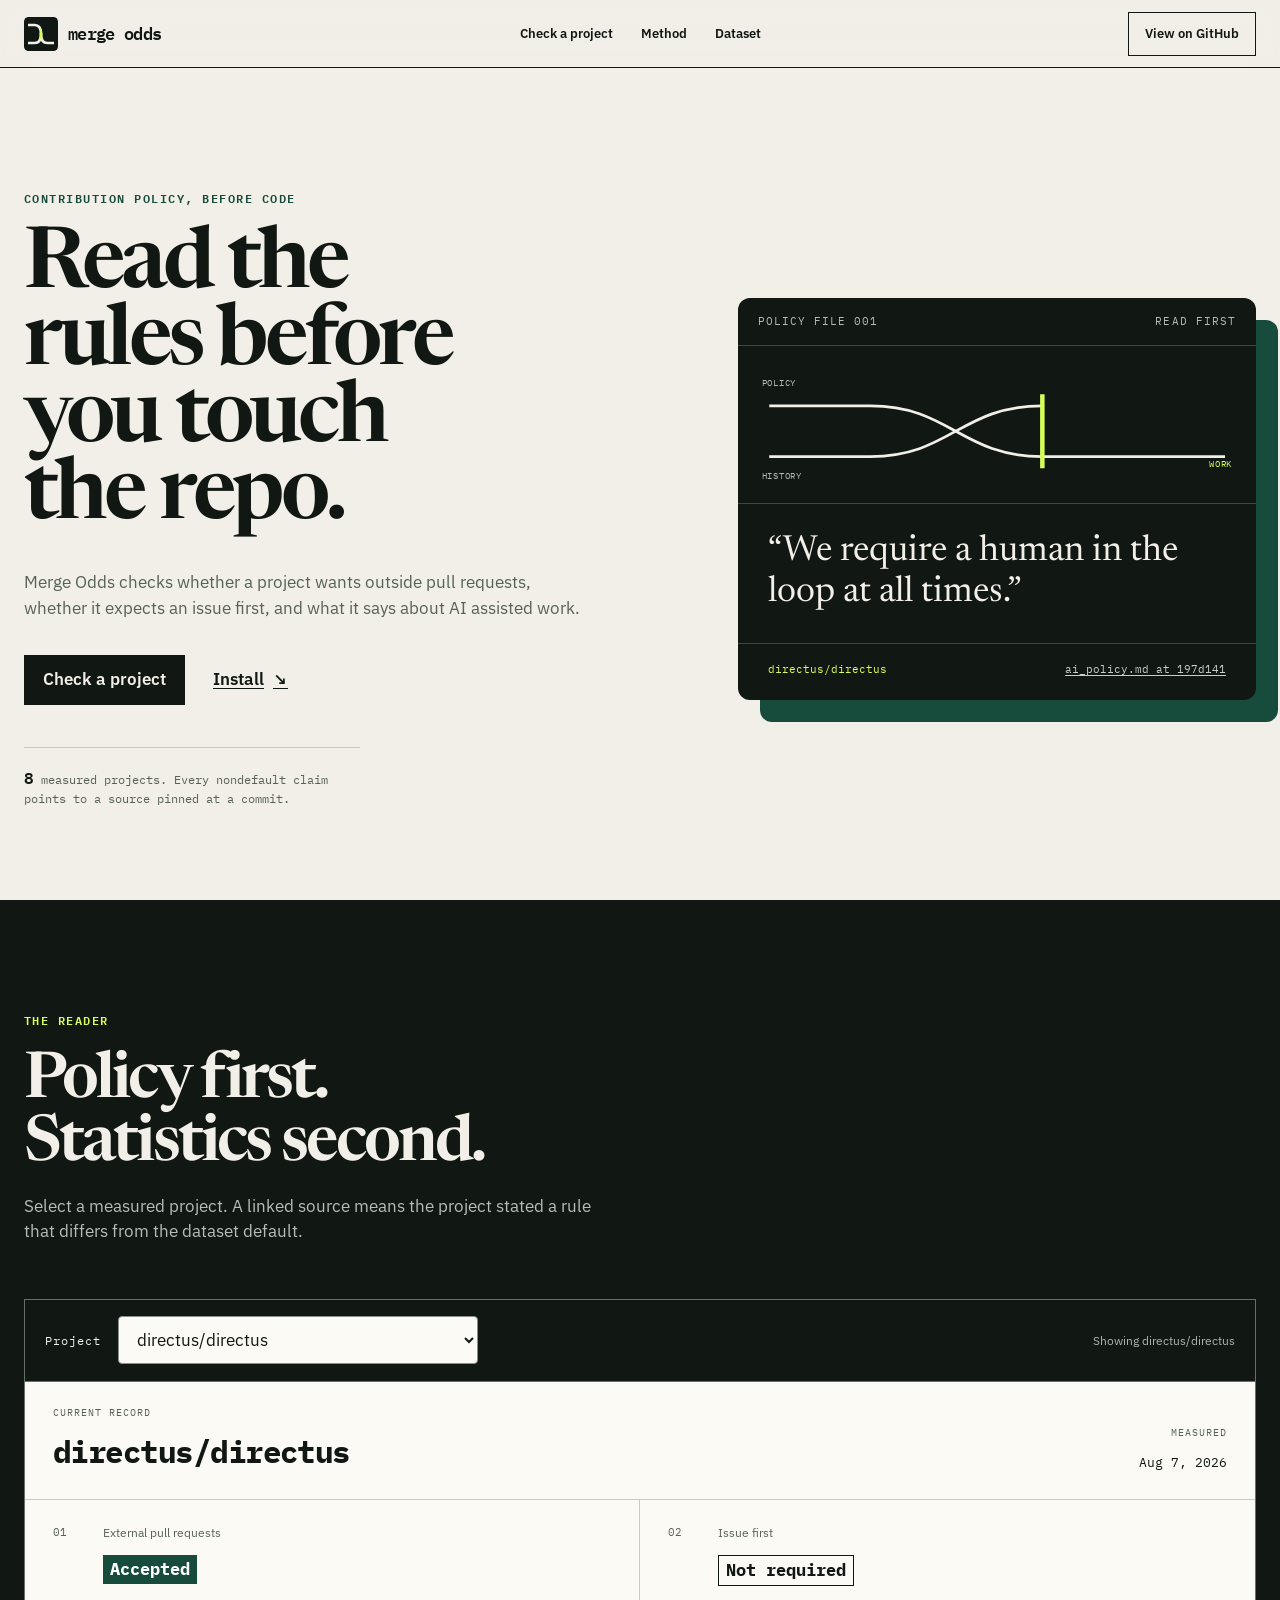
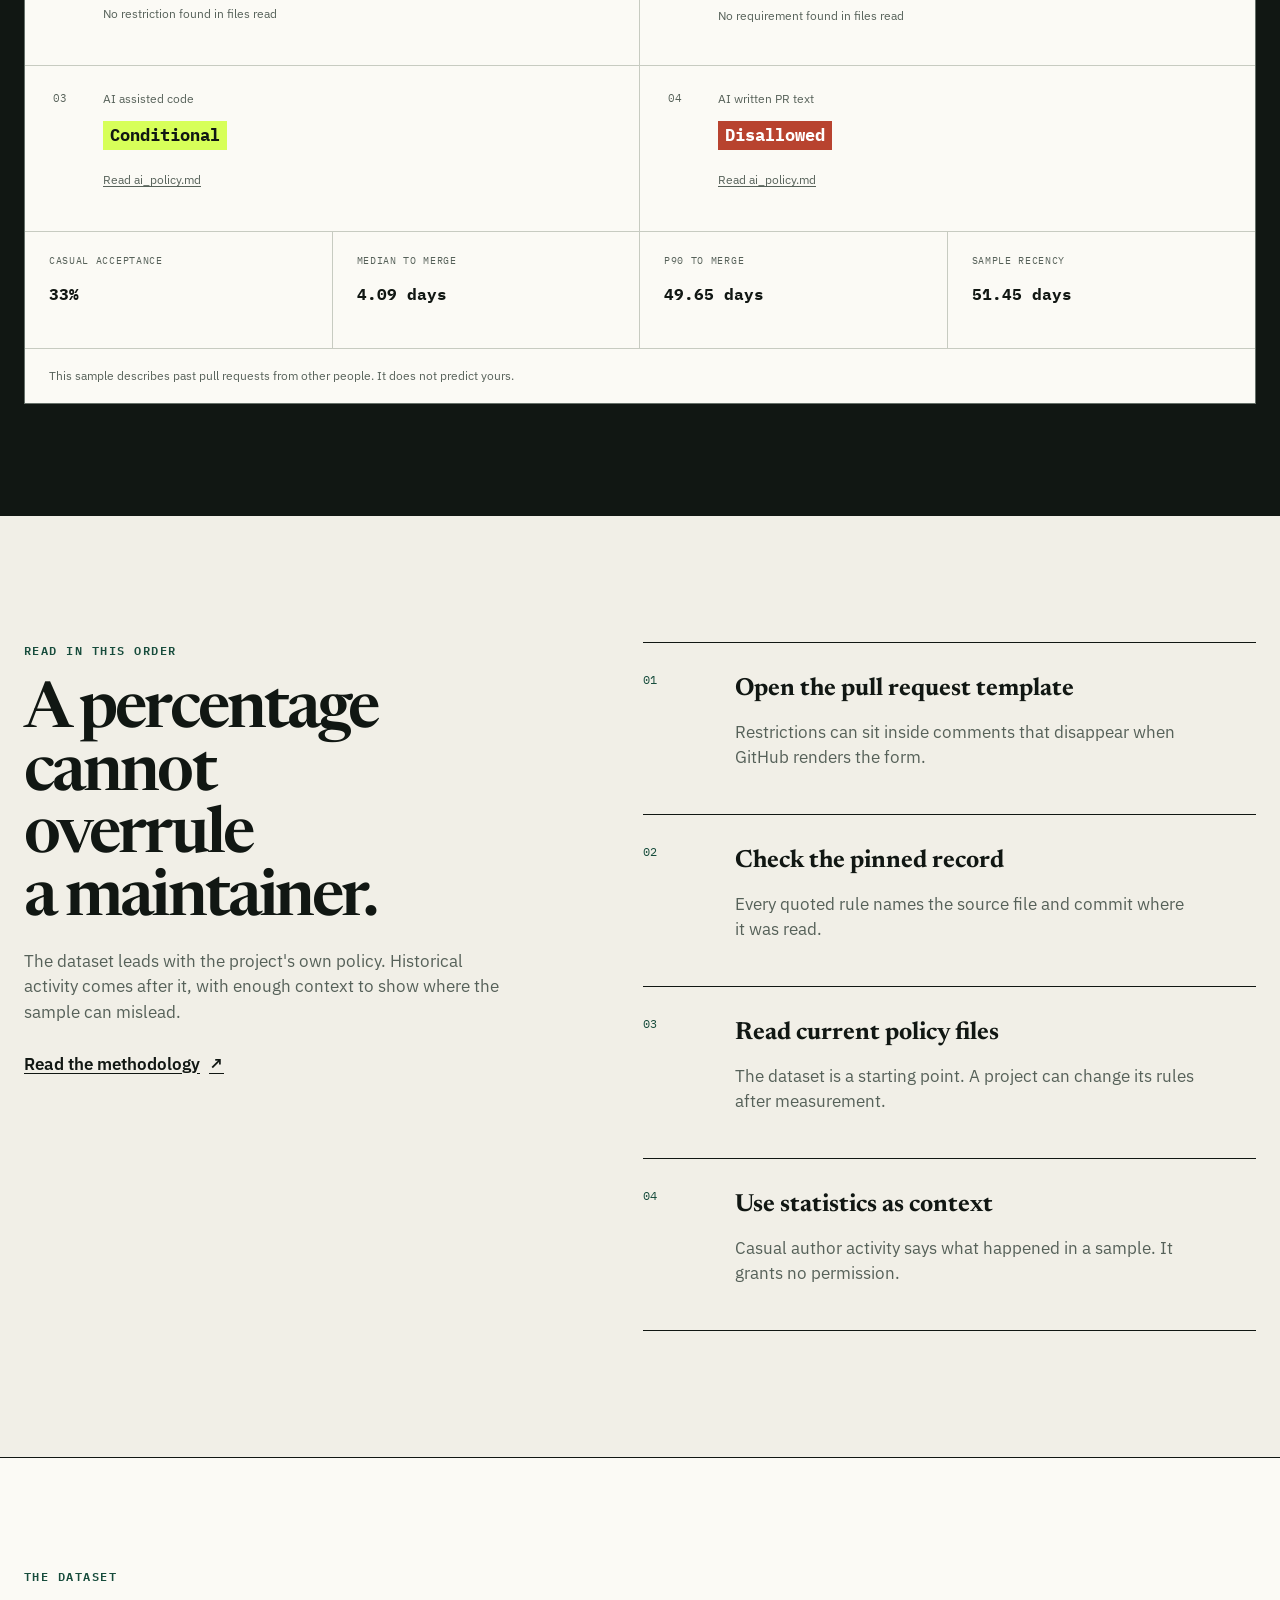
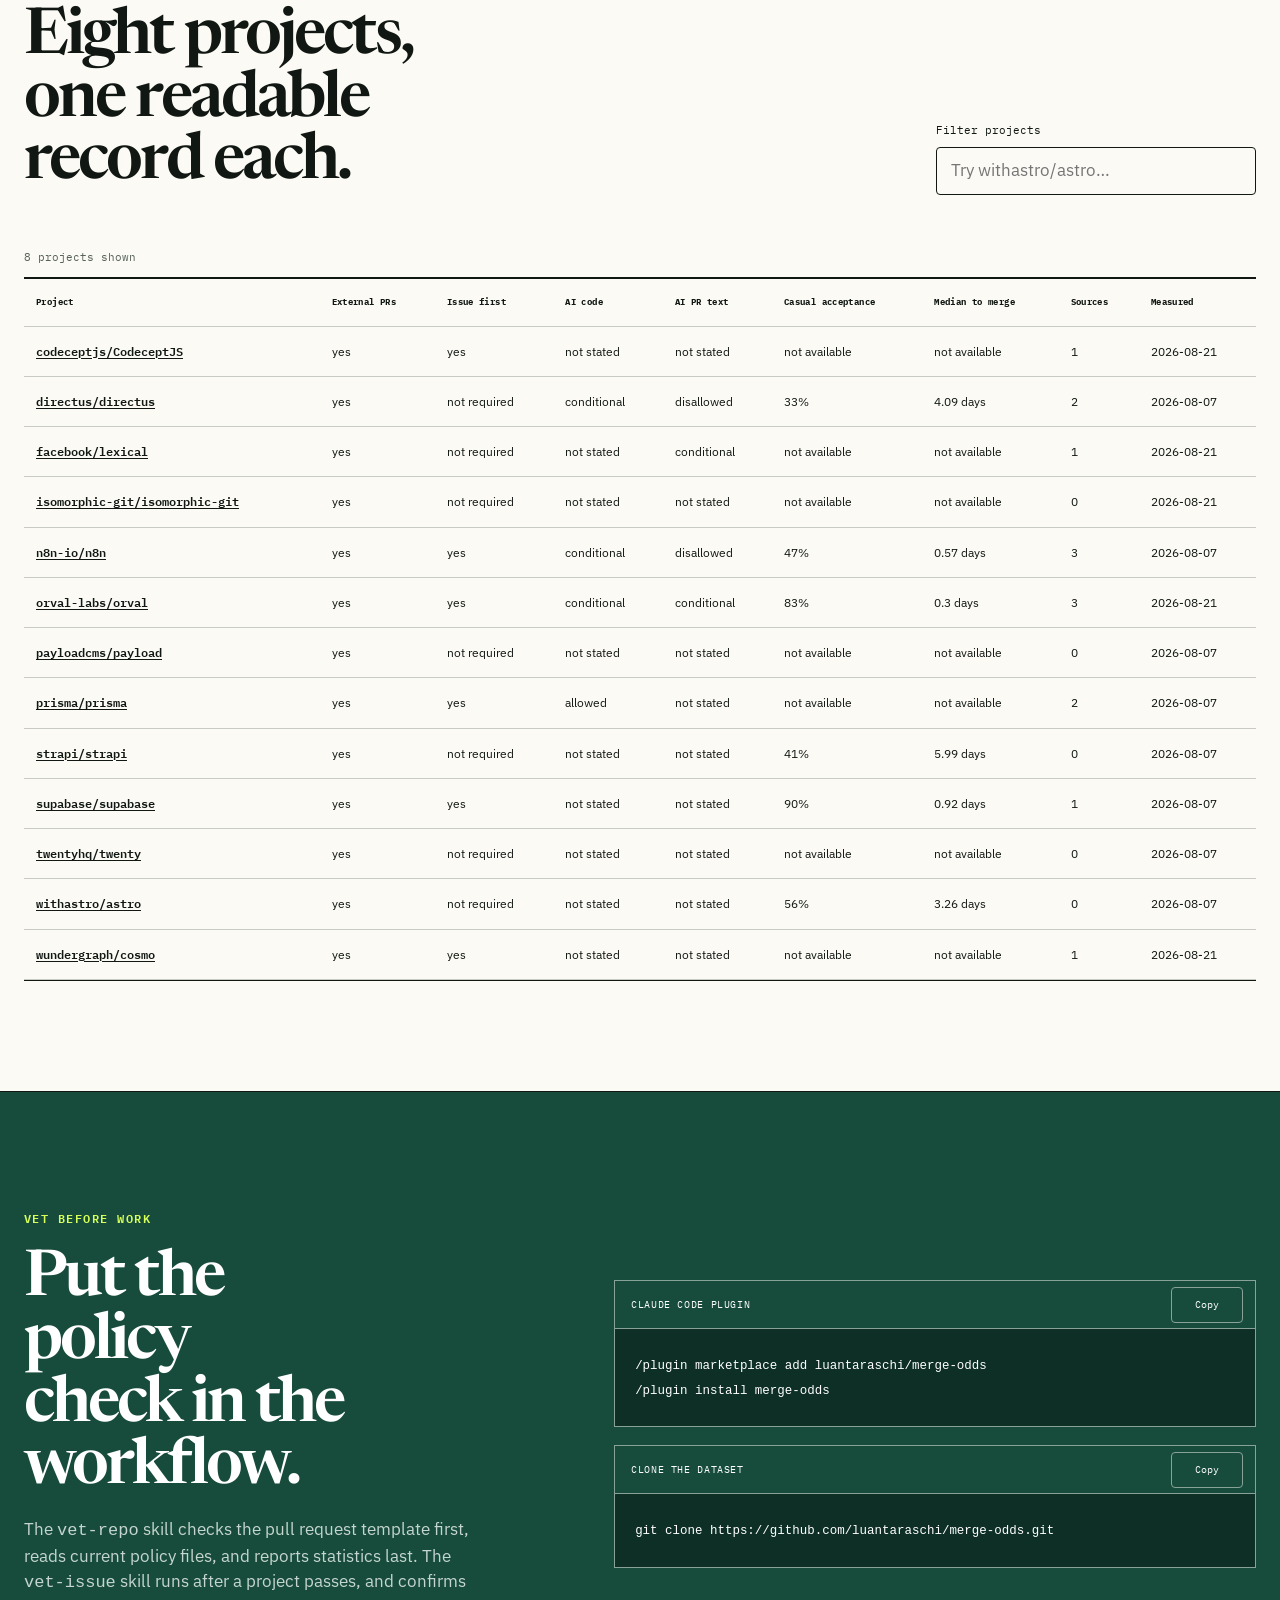
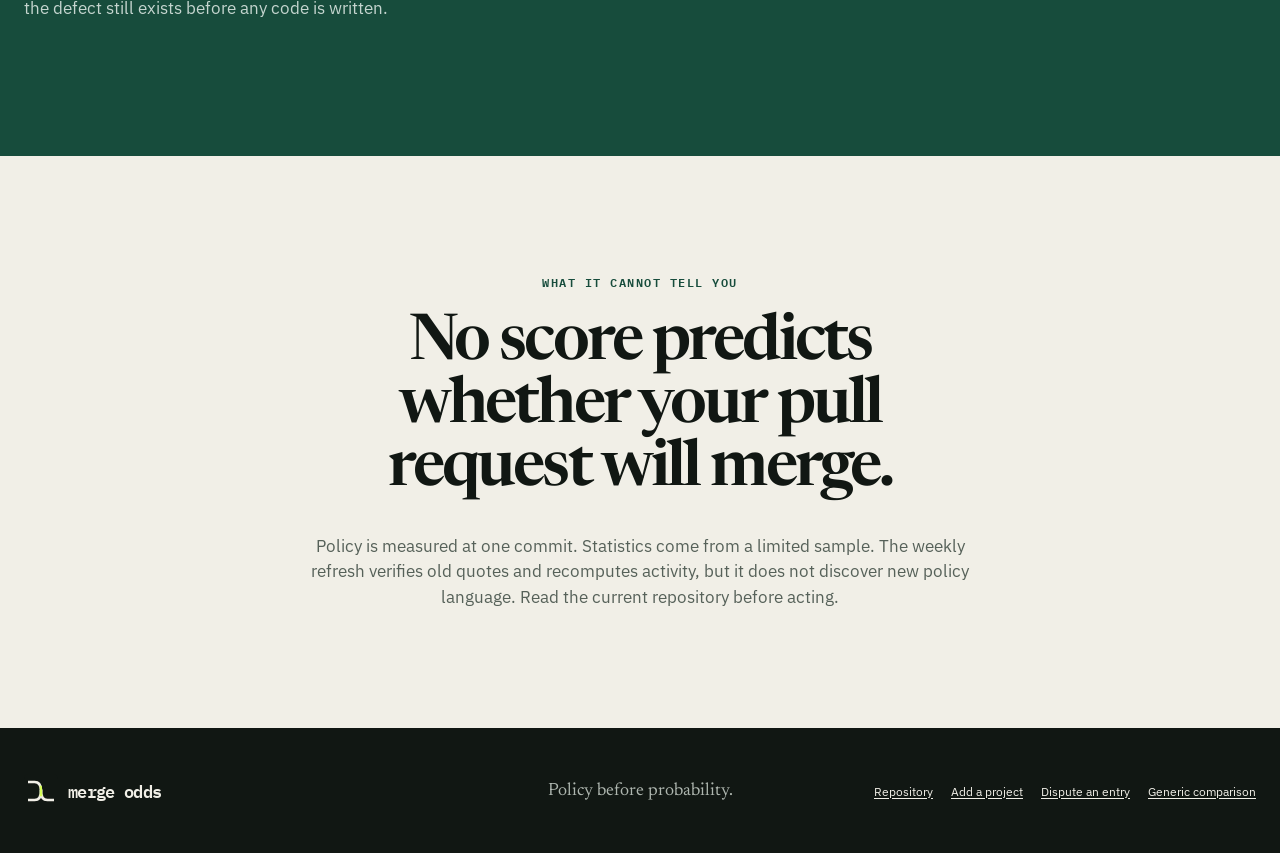
==== commit 4bf3a672: "Merge pull request #26 from Mr-Neutr0n/measure-wundergraph-cosmo fix: measure: wundergraph/cosmo" ====
--- a/site/index.html
+++ b/site/index.html
@@ -82,7 +82,8 @@
         <div class="reader-toolbar">
           <label for="repo-select">Project</label>
           <select id="repo-select" name="repo">
-            <option value="directus/directus">directus/directus</option>
+            <option value="codeceptjs/CodeceptJS">codeceptjs/CodeceptJS</option>
+<option value="directus/directus">directus/directus</option>
 <option value="facebook/lexical">facebook/lexical</option>
 <option value="isomorphic-git/isomorphic-git">isomorphic-git/isomorphic-git</option>
 <option value="n8n-io/n8n">n8n-io/n8n</option>
@@ -93,6 +94,7 @@
 <option value="supabase/supabase">supabase/supabase</option>
 <option value="twentyhq/twenty">twentyhq/twenty</option>
 <option value="withastro/astro">withastro/astro</option>
+<option value="wundergraph/cosmo">wundergraph/cosmo</option>
           </select>
           <p id="reader-status" class="reader-status" aria-live="polite">Showing directus/directus</p>
         </div>
@@ -182,7 +184,8 @@
             </tr>
           </thead>
           <tbody>
-            <tr data-repo="directus/directus"><td data-label="Project"><a href="https://github.com/directus/directus">directus/directus</a></td><td data-label="External PRs">yes</td><td data-label="Issue first">not required</td><td data-label="AI code">conditional</td><td data-label="AI PR text">disallowed</td><td data-label="Casual acceptance">33%</td><td data-label="Median to merge">4.09 days</td><td data-label="Sources">2</td><td data-label="Measured">2026-08-07</td></tr>
+            <tr data-repo="codeceptjs/codeceptjs"><td data-label="Project"><a href="https://github.com/codeceptjs/CodeceptJS">codeceptjs/CodeceptJS</a></td><td data-label="External PRs">yes</td><td data-label="Issue first">yes</td><td data-label="AI code">not stated</td><td data-label="AI PR text">not stated</td><td data-label="Casual acceptance">not available</td><td data-label="Median to merge">not available</td><td data-label="Sources">1</td><td data-label="Measured">2026-08-21</td></tr>
+<tr data-repo="directus/directus"><td data-label="Project"><a href="https://github.com/directus/directus">directus/directus</a></td><td data-label="External PRs">yes</td><td data-label="Issue first">not required</td><td data-label="AI code">conditional</td><td data-label="AI PR text">disallowed</td><td data-label="Casual acceptance">33%</td><td data-label="Median to merge">4.09 days</td><td data-label="Sources">2</td><td data-label="Measured">2026-08-07</td></tr>
 <tr data-repo="facebook/lexical"><td data-label="Project"><a href="https://github.com/facebook/lexical">facebook/lexical</a></td><td data-label="External PRs">yes</td><td data-label="Issue first">not required</td><td data-label="AI code">not stated</td><td data-label="AI PR text">conditional</td><td data-label="Casual acceptance">not available</td><td data-label="Median to merge">not available</td><td data-label="Sources">1</td><td data-label="Measured">2026-08-21</td></tr>
 <tr data-repo="isomorphic-git/isomorphic-git"><td data-label="Project"><a href="https://github.com/isomorphic-git/isomorphic-git">isomorphic-git/isomorphic-git</a></td><td data-label="External PRs">yes</td><td data-label="Issue first">not required</td><td data-label="AI code">not stated</td><td data-label="AI PR text">not stated</td><td data-label="Casual acceptance">not available</td><td data-label="Median to merge">not available</td><td data-label="Sources">0</td><td data-label="Measured">2026-08-21</td></tr>
 <tr data-repo="n8n-io/n8n"><td data-label="Project"><a href="https://github.com/n8n-io/n8n">n8n-io/n8n</a></td><td data-label="External PRs">yes</td><td data-label="Issue first">yes</td><td data-label="AI code">conditional</td><td data-label="AI PR text">disallowed</td><td data-label="Casual acceptance">47%</td><td data-label="Median to merge">0.57 days</td><td data-label="Sources">3</td><td data-label="Measured">2026-08-07</td></tr>
@@ -193,6 +196,7 @@
 <tr data-repo="supabase/supabase"><td data-label="Project"><a href="https://github.com/supabase/supabase">supabase/supabase</a></td><td data-label="External PRs">yes</td><td data-label="Issue first">yes</td><td data-label="AI code">not stated</td><td data-label="AI PR text">not stated</td><td data-label="Casual acceptance">90%</td><td data-label="Median to merge">0.92 days</td><td data-label="Sources">1</td><td data-label="Measured">2026-08-07</td></tr>
 <tr data-repo="twentyhq/twenty"><td data-label="Project"><a href="https://github.com/twentyhq/twenty">twentyhq/twenty</a></td><td data-label="External PRs">yes</td><td data-label="Issue first">not required</td><td data-label="AI code">not stated</td><td data-label="AI PR text">not stated</td><td data-label="Casual acceptance">not available</td><td data-label="Median to merge">not available</td><td data-label="Sources">0</td><td data-label="Measured">2026-08-07</td></tr>
 <tr data-repo="withastro/astro"><td data-label="Project"><a href="https://github.com/withastro/astro">withastro/astro</a></td><td data-label="External PRs">yes</td><td data-label="Issue first">not required</td><td data-label="AI code">not stated</td><td data-label="AI PR text">not stated</td><td data-label="Casual acceptance">56%</td><td data-label="Median to merge">3.26 days</td><td data-label="Sources">0</td><td data-label="Measured">2026-08-07</td></tr>
+<tr data-repo="wundergraph/cosmo"><td data-label="Project"><a href="https://github.com/wundergraph/cosmo">wundergraph/cosmo</a></td><td data-label="External PRs">yes</td><td data-label="Issue first">yes</td><td data-label="AI code">not stated</td><td data-label="AI PR text">not stated</td><td data-label="Casual acceptance">not available</td><td data-label="Median to merge">not available</td><td data-label="Sources">1</td><td data-label="Measured">2026-08-21</td></tr>
           </tbody>
         </table>
       </div>
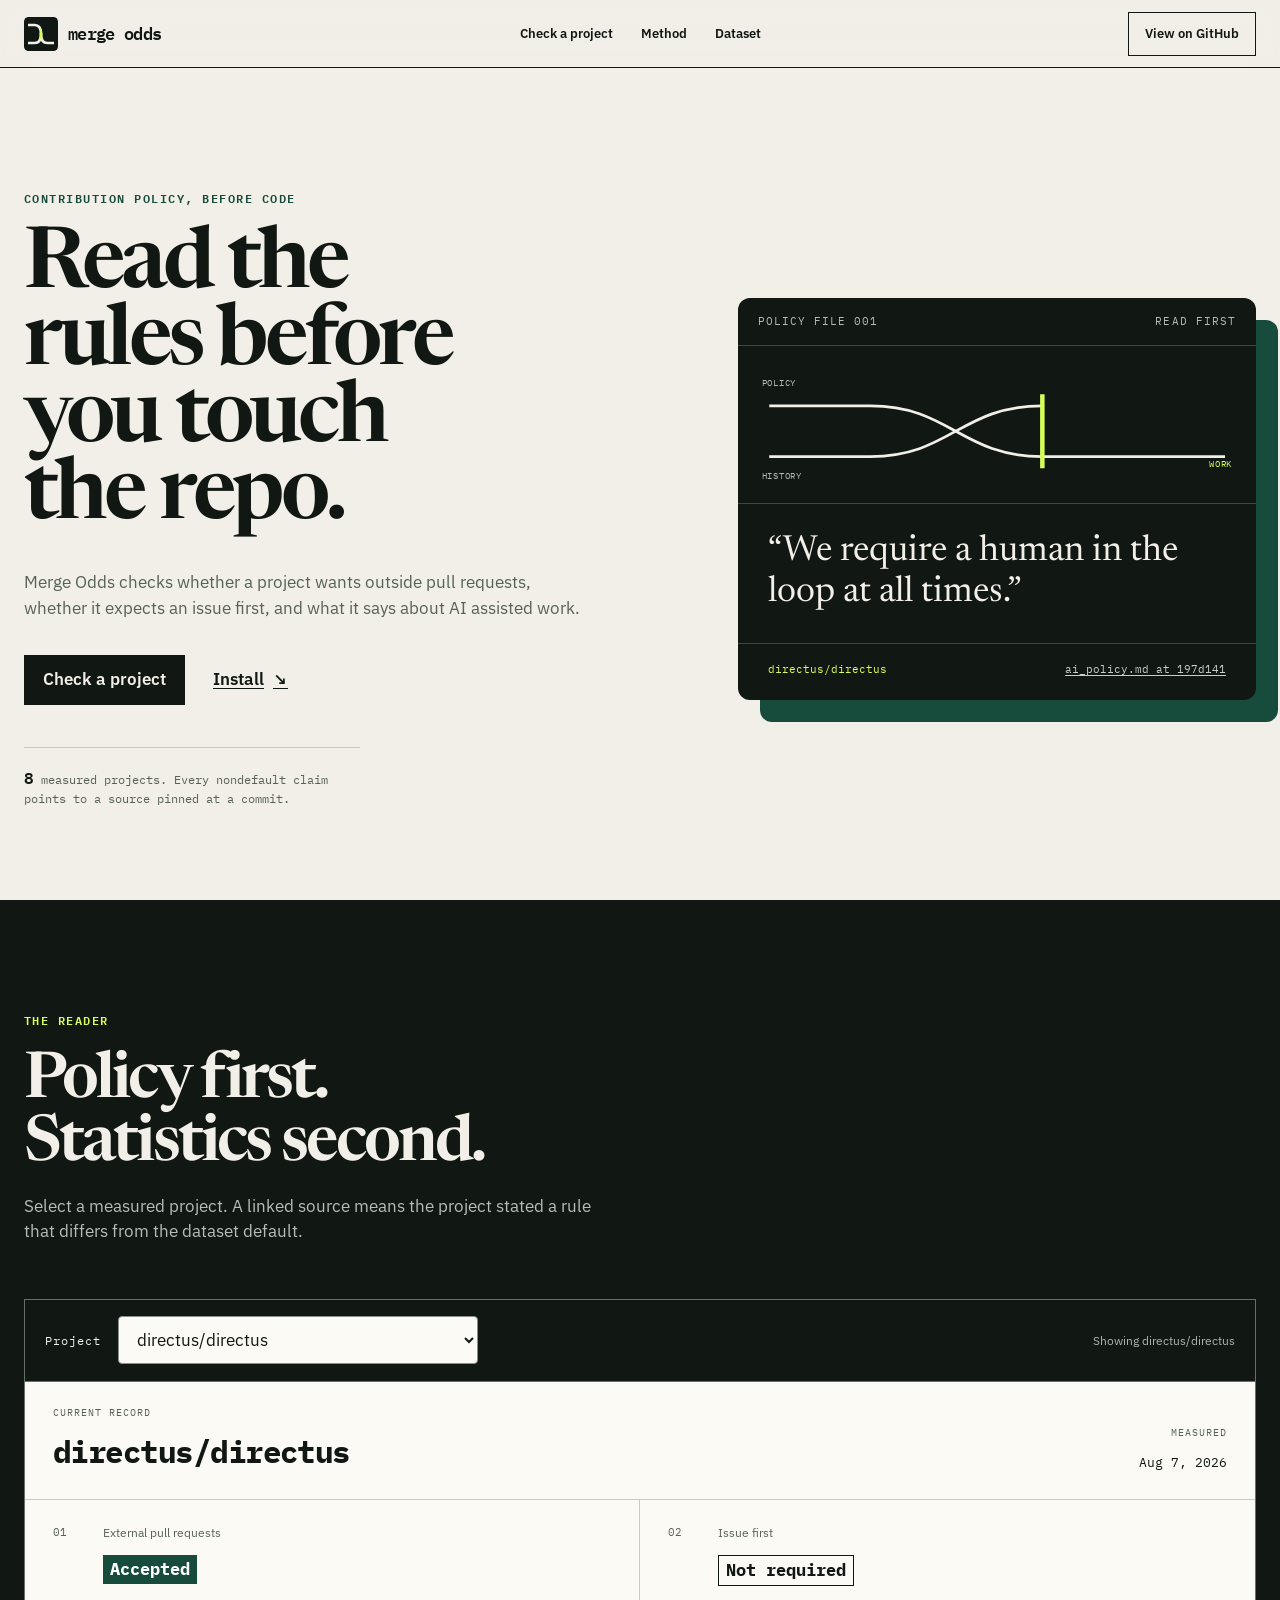
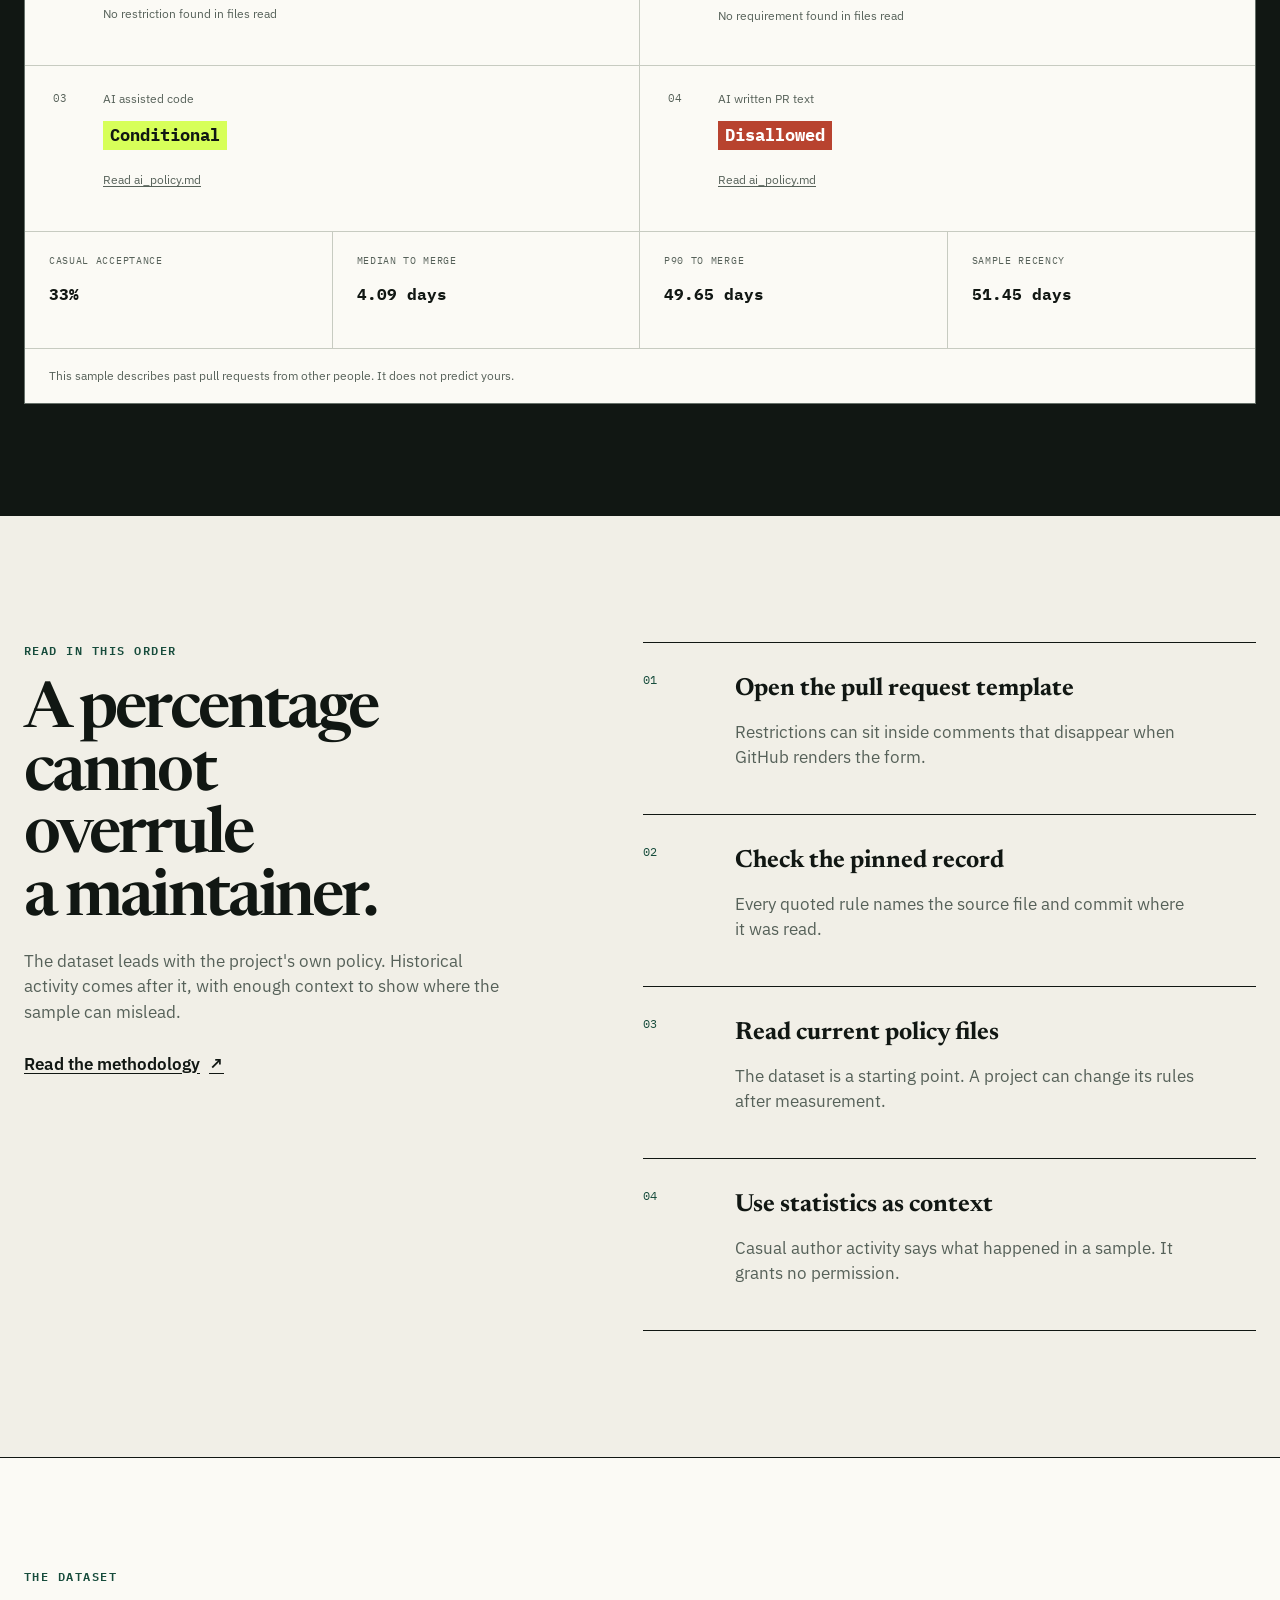
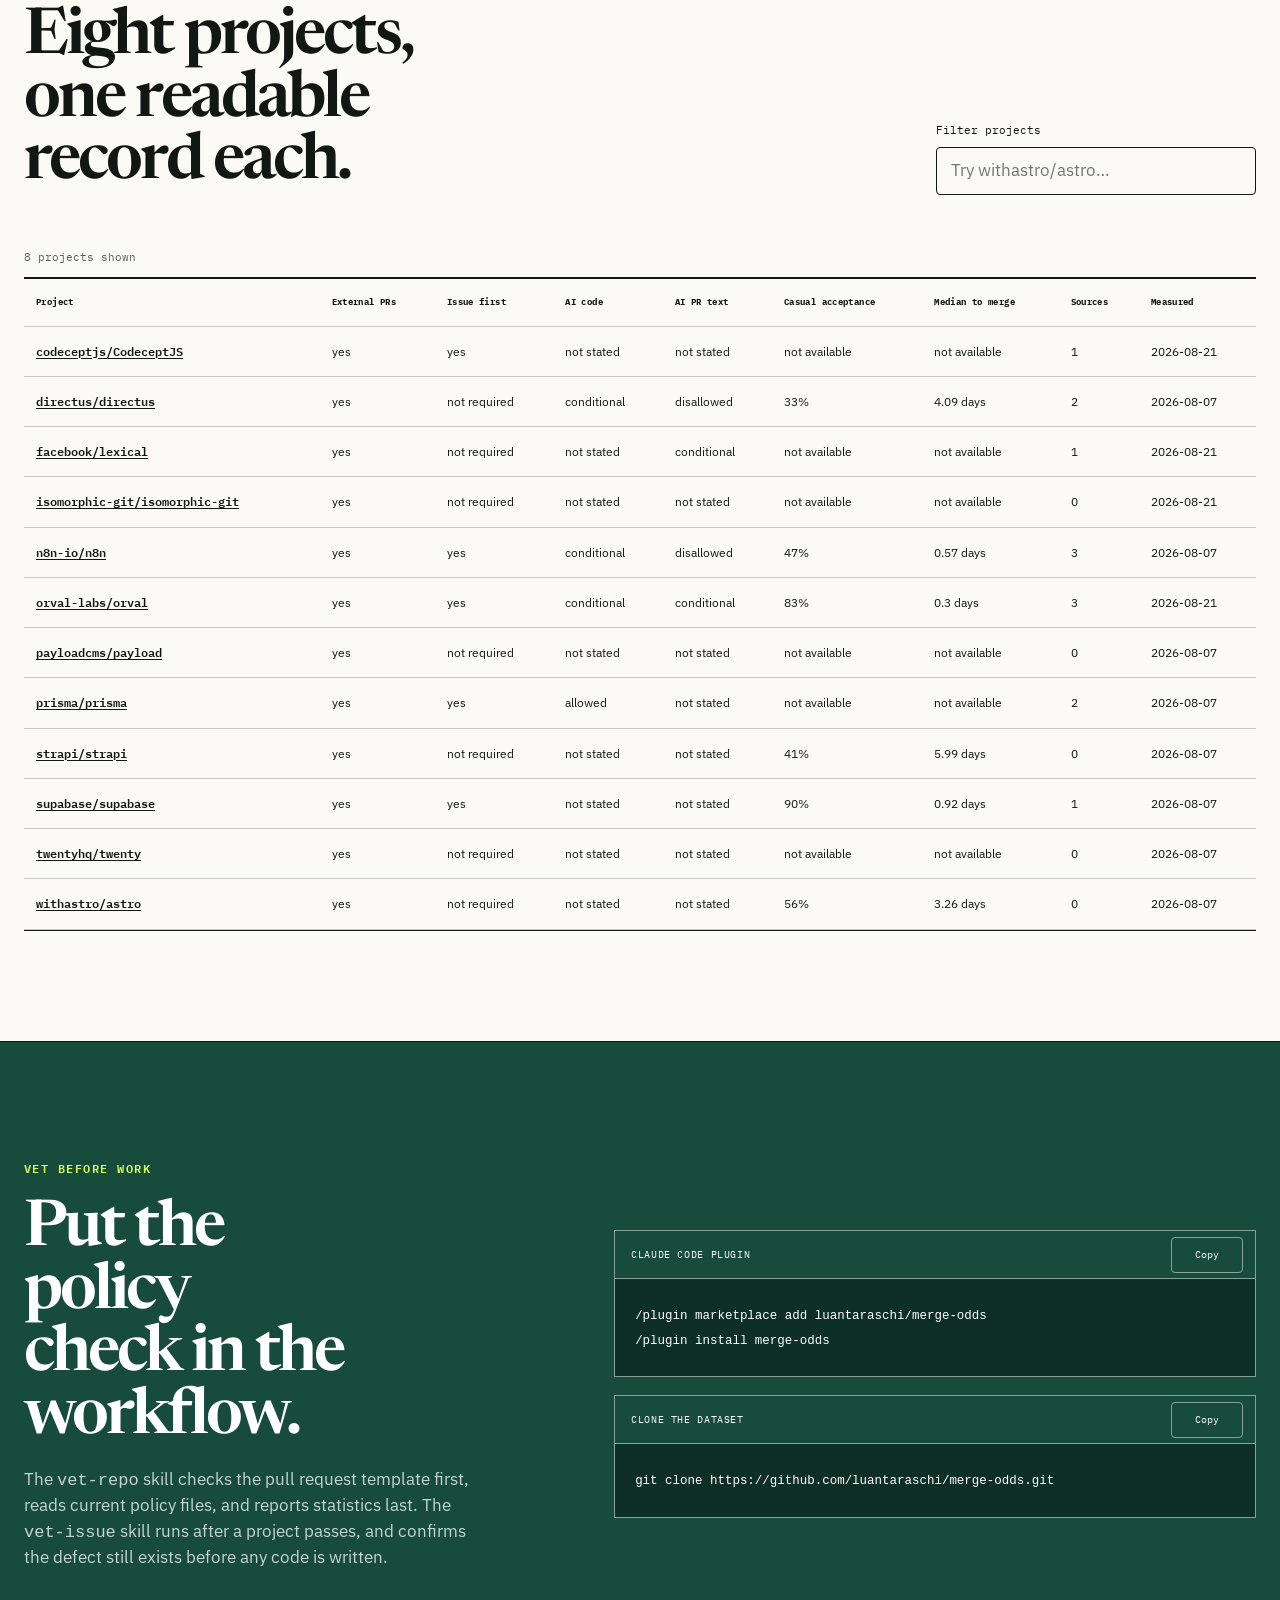
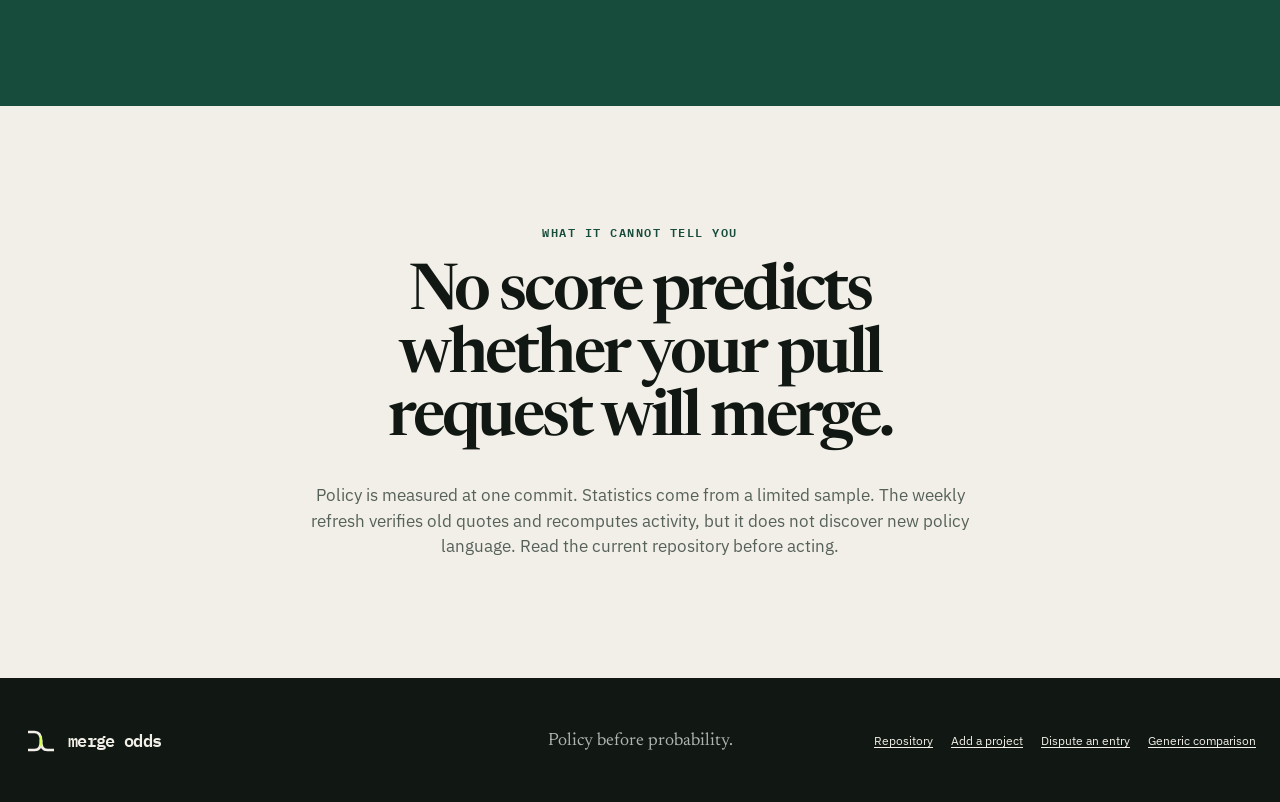
==== commit e1ef6ea0: "Merge pull request #25 from Mr-Neutr0n/measure-codeceptjs fix: measure: codeceptjs/CodeceptJS  Regen" ====
--- a/site/index.html
+++ b/site/index.html
@@ -94,7 +94,6 @@
 <option value="supabase/supabase">supabase/supabase</option>
 <option value="twentyhq/twenty">twentyhq/twenty</option>
 <option value="withastro/astro">withastro/astro</option>
-<option value="wundergraph/cosmo">wundergraph/cosmo</option>
           </select>
           <p id="reader-status" class="reader-status" aria-live="polite">Showing directus/directus</p>
         </div>
@@ -196,7 +195,6 @@
 <tr data-repo="supabase/supabase"><td data-label="Project"><a href="https://github.com/supabase/supabase">supabase/supabase</a></td><td data-label="External PRs">yes</td><td data-label="Issue first">yes</td><td data-label="AI code">not stated</td><td data-label="AI PR text">not stated</td><td data-label="Casual acceptance">90%</td><td data-label="Median to merge">0.92 days</td><td data-label="Sources">1</td><td data-label="Measured">2026-08-07</td></tr>
 <tr data-repo="twentyhq/twenty"><td data-label="Project"><a href="https://github.com/twentyhq/twenty">twentyhq/twenty</a></td><td data-label="External PRs">yes</td><td data-label="Issue first">not required</td><td data-label="AI code">not stated</td><td data-label="AI PR text">not stated</td><td data-label="Casual acceptance">not available</td><td data-label="Median to merge">not available</td><td data-label="Sources">0</td><td data-label="Measured">2026-08-07</td></tr>
 <tr data-repo="withastro/astro"><td data-label="Project"><a href="https://github.com/withastro/astro">withastro/astro</a></td><td data-label="External PRs">yes</td><td data-label="Issue first">not required</td><td data-label="AI code">not stated</td><td data-label="AI PR text">not stated</td><td data-label="Casual acceptance">56%</td><td data-label="Median to merge">3.26 days</td><td data-label="Sources">0</td><td data-label="Measured">2026-08-07</td></tr>
-<tr data-repo="wundergraph/cosmo"><td data-label="Project"><a href="https://github.com/wundergraph/cosmo">wundergraph/cosmo</a></td><td data-label="External PRs">yes</td><td data-label="Issue first">yes</td><td data-label="AI code">not stated</td><td data-label="AI PR text">not stated</td><td data-label="Casual acceptance">not available</td><td data-label="Median to merge">not available</td><td data-label="Sources">1</td><td data-label="Measured">2026-08-21</td></tr>
           </tbody>
         </table>
       </div>
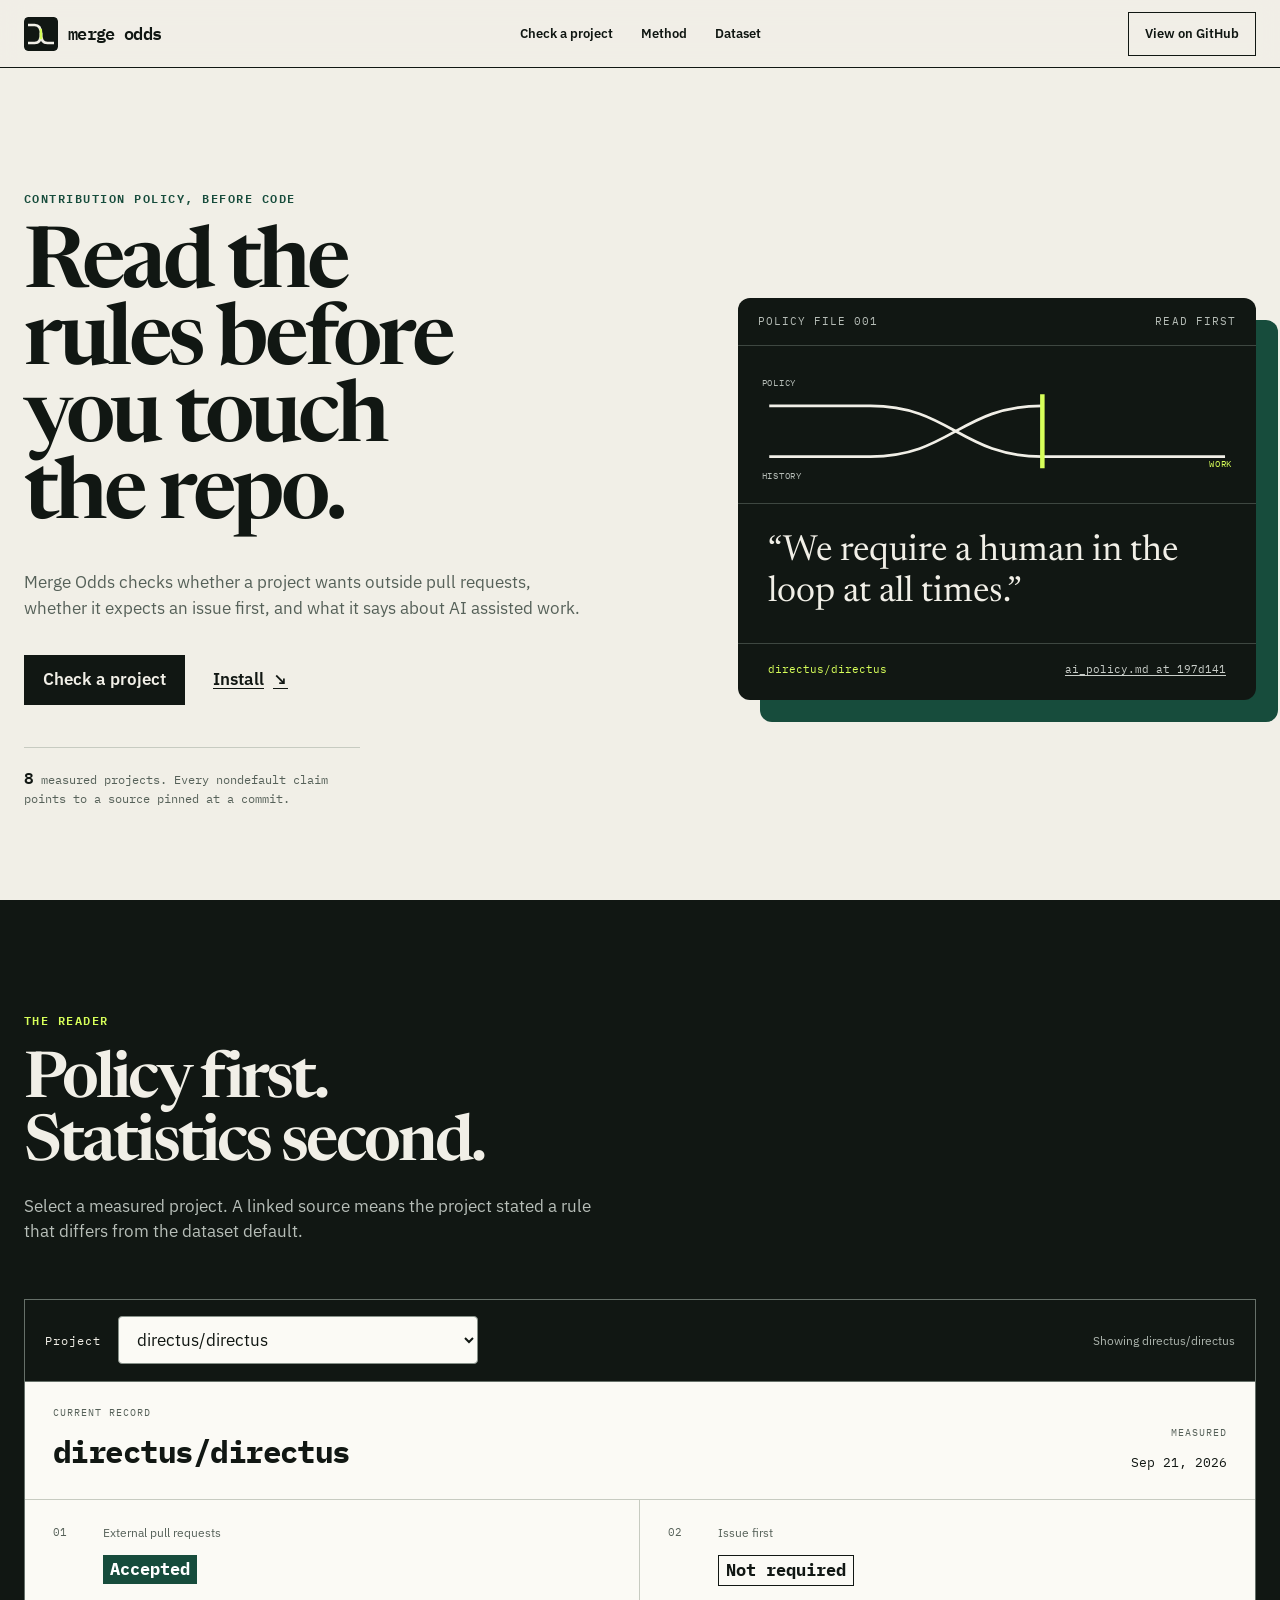
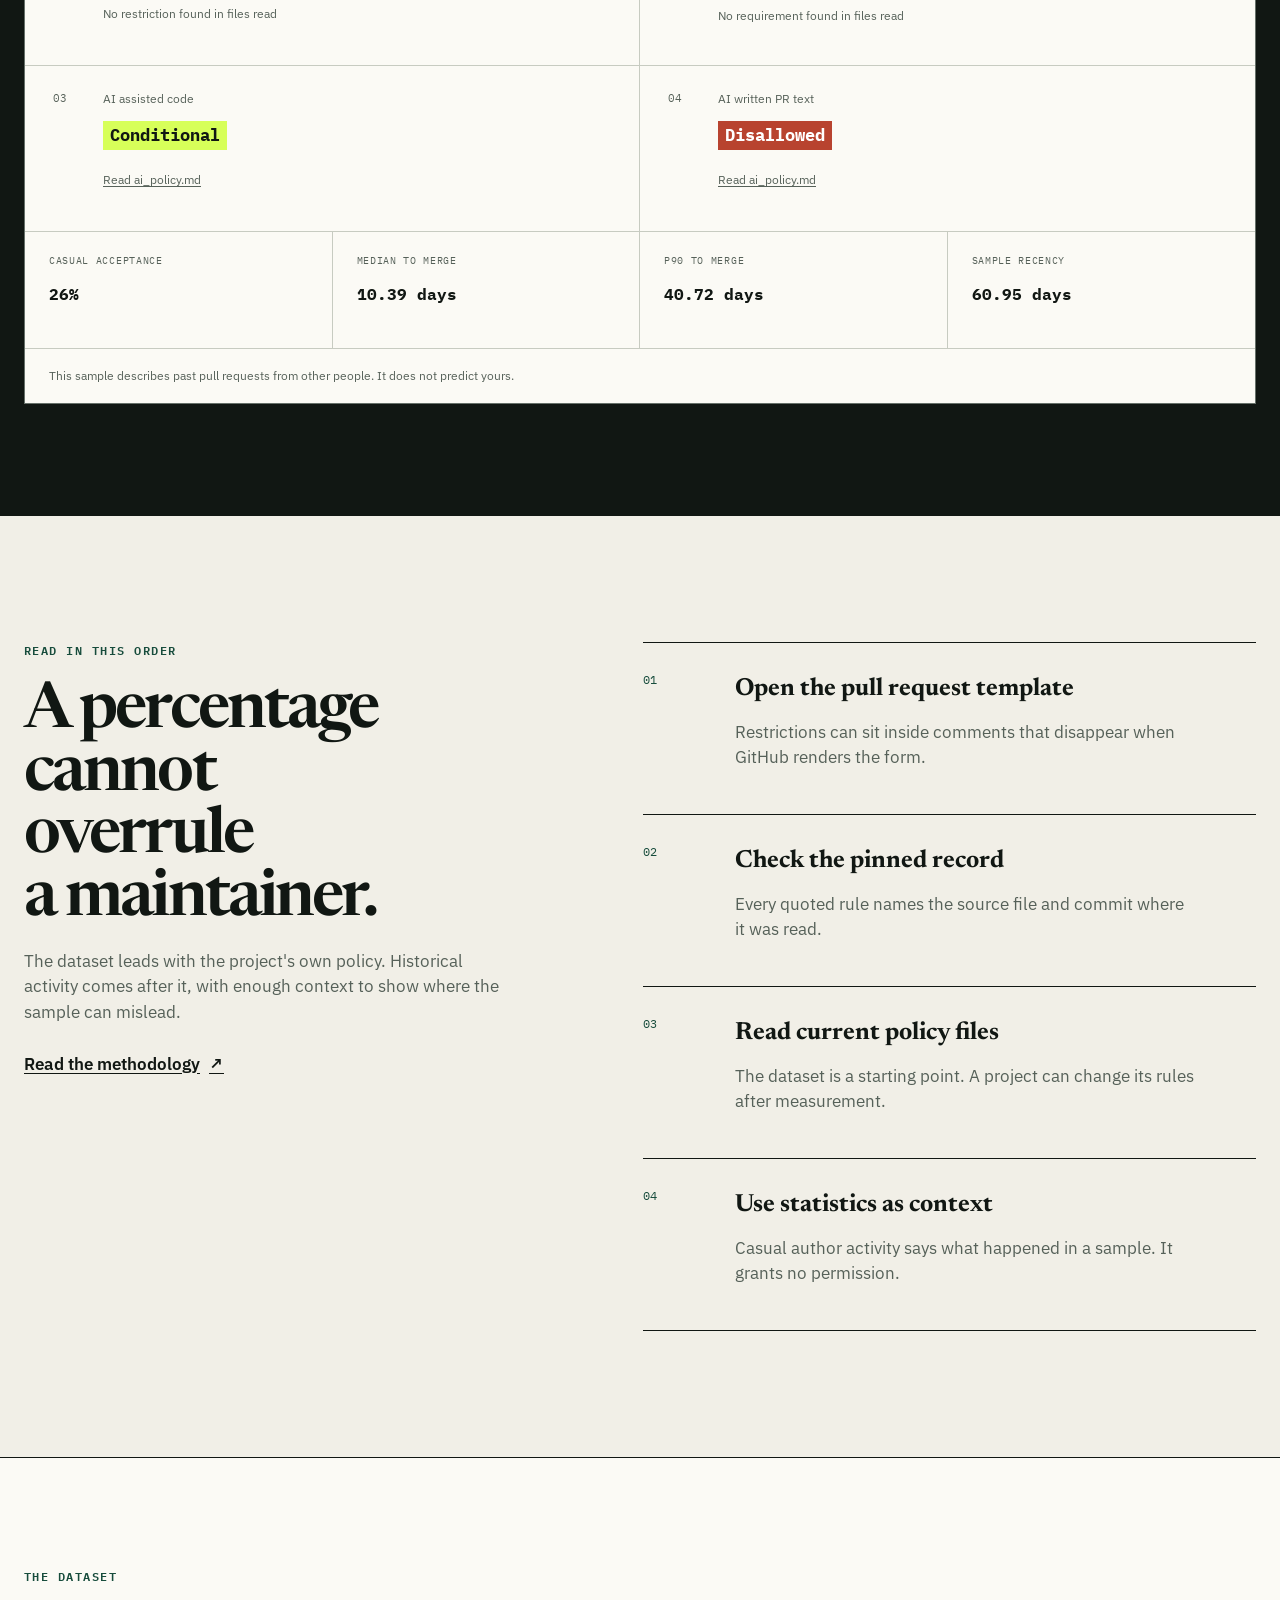
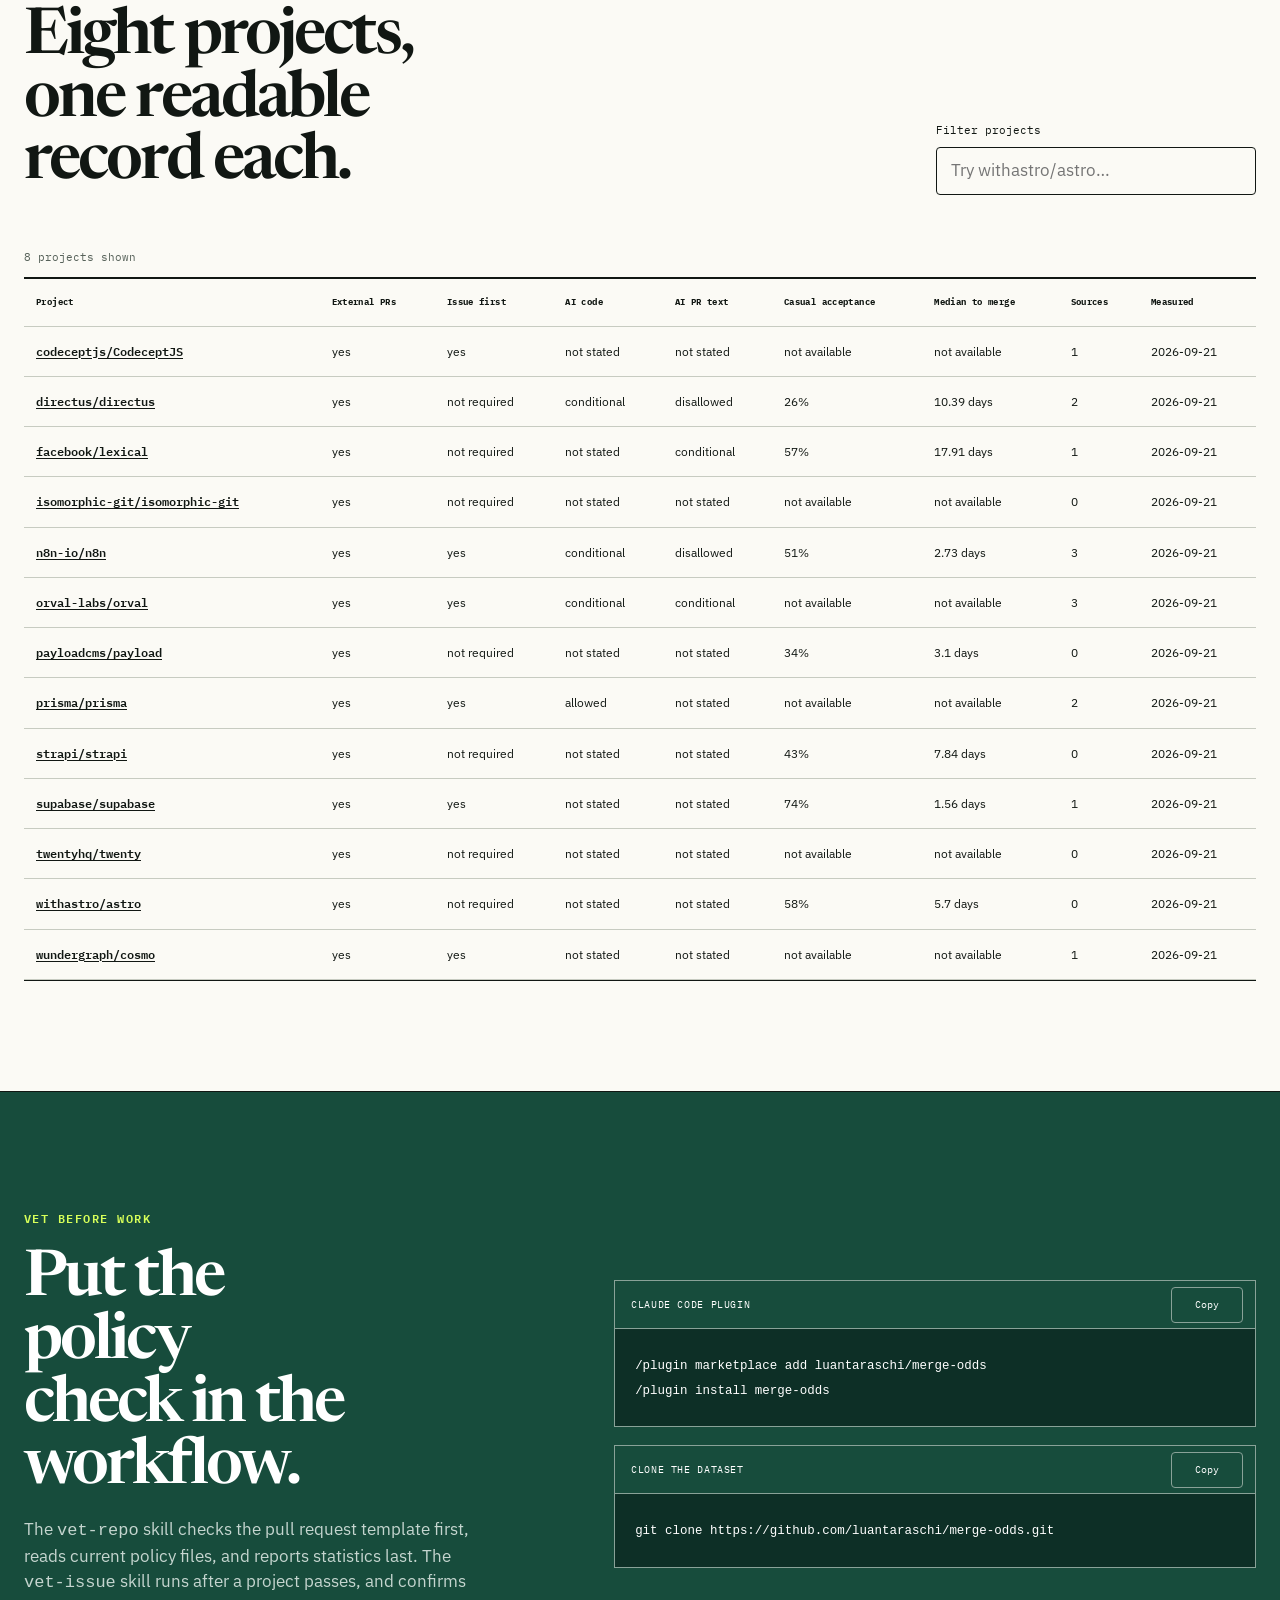
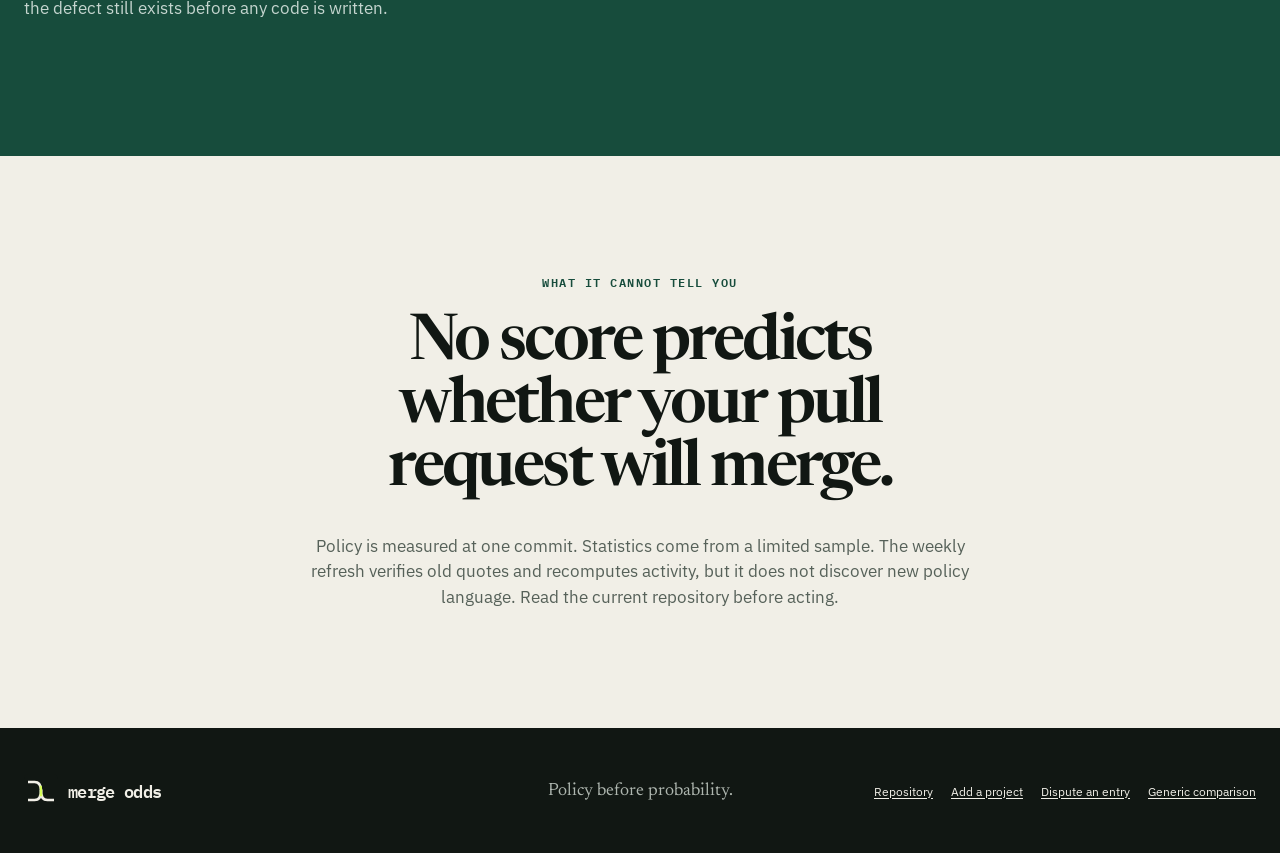
==== commit d9914901: "chore: weekly re-measure" ====
--- a/site/index.html
+++ b/site/index.html
@@ -94,6 +94,7 @@
 <option value="supabase/supabase">supabase/supabase</option>
 <option value="twentyhq/twenty">twentyhq/twenty</option>
 <option value="withastro/astro">withastro/astro</option>
+<option value="wundergraph/cosmo">wundergraph/cosmo</option>
           </select>
           <p id="reader-status" class="reader-status" aria-live="polite">Showing directus/directus</p>
         </div>
@@ -183,18 +184,19 @@
             </tr>
           </thead>
           <tbody>
-            <tr data-repo="codeceptjs/codeceptjs"><td data-label="Project"><a href="https://github.com/codeceptjs/CodeceptJS">codeceptjs/CodeceptJS</a></td><td data-label="External PRs">yes</td><td data-label="Issue first">yes</td><td data-label="AI code">not stated</td><td data-label="AI PR text">not stated</td><td data-label="Casual acceptance">not available</td><td data-label="Median to merge">not available</td><td data-label="Sources">1</td><td data-label="Measured">2026-08-21</td></tr>
-<tr data-repo="directus/directus"><td data-label="Project"><a href="https://github.com/directus/directus">directus/directus</a></td><td data-label="External PRs">yes</td><td data-label="Issue first">not required</td><td data-label="AI code">conditional</td><td data-label="AI PR text">disallowed</td><td data-label="Casual acceptance">33%</td><td data-label="Median to merge">4.09 days</td><td data-label="Sources">2</td><td data-label="Measured">2026-08-07</td></tr>
-<tr data-repo="facebook/lexical"><td data-label="Project"><a href="https://github.com/facebook/lexical">facebook/lexical</a></td><td data-label="External PRs">yes</td><td data-label="Issue first">not required</td><td data-label="AI code">not stated</td><td data-label="AI PR text">conditional</td><td data-label="Casual acceptance">not available</td><td data-label="Median to merge">not available</td><td data-label="Sources">1</td><td data-label="Measured">2026-08-21</td></tr>
-<tr data-repo="isomorphic-git/isomorphic-git"><td data-label="Project"><a href="https://github.com/isomorphic-git/isomorphic-git">isomorphic-git/isomorphic-git</a></td><td data-label="External PRs">yes</td><td data-label="Issue first">not required</td><td data-label="AI code">not stated</td><td data-label="AI PR text">not stated</td><td data-label="Casual acceptance">not available</td><td data-label="Median to merge">not available</td><td data-label="Sources">0</td><td data-label="Measured">2026-08-21</td></tr>
-<tr data-repo="n8n-io/n8n"><td data-label="Project"><a href="https://github.com/n8n-io/n8n">n8n-io/n8n</a></td><td data-label="External PRs">yes</td><td data-label="Issue first">yes</td><td data-label="AI code">conditional</td><td data-label="AI PR text">disallowed</td><td data-label="Casual acceptance">47%</td><td data-label="Median to merge">0.57 days</td><td data-label="Sources">3</td><td data-label="Measured">2026-08-07</td></tr>
-<tr data-repo="orval-labs/orval"><td data-label="Project"><a href="https://github.com/orval-labs/orval">orval-labs/orval</a></td><td data-label="External PRs">yes</td><td data-label="Issue first">yes</td><td data-label="AI code">conditional</td><td data-label="AI PR text">conditional</td><td data-label="Casual acceptance">83%</td><td data-label="Median to merge">0.3 days</td><td data-label="Sources">3</td><td data-label="Measured">2026-08-21</td></tr>
-<tr data-repo="payloadcms/payload"><td data-label="Project"><a href="https://github.com/payloadcms/payload">payloadcms/payload</a></td><td data-label="External PRs">yes</td><td data-label="Issue first">not required</td><td data-label="AI code">not stated</td><td data-label="AI PR text">not stated</td><td data-label="Casual acceptance">not available</td><td data-label="Median to merge">not available</td><td data-label="Sources">0</td><td data-label="Measured">2026-08-07</td></tr>
-<tr data-repo="prisma/prisma"><td data-label="Project"><a href="https://github.com/prisma/prisma">prisma/prisma</a></td><td data-label="External PRs">yes</td><td data-label="Issue first">yes</td><td data-label="AI code">allowed</td><td data-label="AI PR text">not stated</td><td data-label="Casual acceptance">not available</td><td data-label="Median to merge">not available</td><td data-label="Sources">2</td><td data-label="Measured">2026-08-07</td></tr>
-<tr data-repo="strapi/strapi"><td data-label="Project"><a href="https://github.com/strapi/strapi">strapi/strapi</a></td><td data-label="External PRs">yes</td><td data-label="Issue first">not required</td><td data-label="AI code">not stated</td><td data-label="AI PR text">not stated</td><td data-label="Casual acceptance">41%</td><td data-label="Median to merge">5.99 days</td><td data-label="Sources">0</td><td data-label="Measured">2026-08-07</td></tr>
-<tr data-repo="supabase/supabase"><td data-label="Project"><a href="https://github.com/supabase/supabase">supabase/supabase</a></td><td data-label="External PRs">yes</td><td data-label="Issue first">yes</td><td data-label="AI code">not stated</td><td data-label="AI PR text">not stated</td><td data-label="Casual acceptance">90%</td><td data-label="Median to merge">0.92 days</td><td data-label="Sources">1</td><td data-label="Measured">2026-08-07</td></tr>
-<tr data-repo="twentyhq/twenty"><td data-label="Project"><a href="https://github.com/twentyhq/twenty">twentyhq/twenty</a></td><td data-label="External PRs">yes</td><td data-label="Issue first">not required</td><td data-label="AI code">not stated</td><td data-label="AI PR text">not stated</td><td data-label="Casual acceptance">not available</td><td data-label="Median to merge">not available</td><td data-label="Sources">0</td><td data-label="Measured">2026-08-07</td></tr>
-<tr data-repo="withastro/astro"><td data-label="Project"><a href="https://github.com/withastro/astro">withastro/astro</a></td><td data-label="External PRs">yes</td><td data-label="Issue first">not required</td><td data-label="AI code">not stated</td><td data-label="AI PR text">not stated</td><td data-label="Casual acceptance">56%</td><td data-label="Median to merge">3.26 days</td><td data-label="Sources">0</td><td data-label="Measured">2026-08-07</td></tr>
+            <tr data-repo="codeceptjs/codeceptjs"><td data-label="Project"><a href="https://github.com/codeceptjs/CodeceptJS">codeceptjs/CodeceptJS</a></td><td data-label="External PRs">yes</td><td data-label="Issue first">yes</td><td data-label="AI code">not stated</td><td data-label="AI PR text">not stated</td><td data-label="Casual acceptance">not available</td><td data-label="Median to merge">not available</td><td data-label="Sources">1</td><td data-label="Measured">2026-09-21</td></tr>
+<tr data-repo="directus/directus"><td data-label="Project"><a href="https://github.com/directus/directus">directus/directus</a></td><td data-label="External PRs">yes</td><td data-label="Issue first">not required</td><td data-label="AI code">conditional</td><td data-label="AI PR text">disallowed</td><td data-label="Casual acceptance">26%</td><td data-label="Median to merge">10.39 days</td><td data-label="Sources">2</td><td data-label="Measured">2026-09-21</td></tr>
+<tr data-repo="facebook/lexical"><td data-label="Project"><a href="https://github.com/facebook/lexical">facebook/lexical</a></td><td data-label="External PRs">yes</td><td data-label="Issue first">not required</td><td data-label="AI code">not stated</td><td data-label="AI PR text">conditional</td><td data-label="Casual acceptance">57%</td><td data-label="Median to merge">17.91 days</td><td data-label="Sources">1</td><td data-label="Measured">2026-09-21</td></tr>
+<tr data-repo="isomorphic-git/isomorphic-git"><td data-label="Project"><a href="https://github.com/isomorphic-git/isomorphic-git">isomorphic-git/isomorphic-git</a></td><td data-label="External PRs">yes</td><td data-label="Issue first">not required</td><td data-label="AI code">not stated</td><td data-label="AI PR text">not stated</td><td data-label="Casual acceptance">not available</td><td data-label="Median to merge">not available</td><td data-label="Sources">0</td><td data-label="Measured">2026-09-21</td></tr>
+<tr data-repo="n8n-io/n8n"><td data-label="Project"><a href="https://github.com/n8n-io/n8n">n8n-io/n8n</a></td><td data-label="External PRs">yes</td><td data-label="Issue first">yes</td><td data-label="AI code">conditional</td><td data-label="AI PR text">disallowed</td><td data-label="Casual acceptance">51%</td><td data-label="Median to merge">2.73 days</td><td data-label="Sources">3</td><td data-label="Measured">2026-09-21</td></tr>
+<tr data-repo="orval-labs/orval"><td data-label="Project"><a href="https://github.com/orval-labs/orval">orval-labs/orval</a></td><td data-label="External PRs">yes</td><td data-label="Issue first">yes</td><td data-label="AI code">conditional</td><td data-label="AI PR text">conditional</td><td data-label="Casual acceptance">not available</td><td data-label="Median to merge">not available</td><td data-label="Sources">3</td><td data-label="Measured">2026-09-21</td></tr>
+<tr data-repo="payloadcms/payload"><td data-label="Project"><a href="https://github.com/payloadcms/payload">payloadcms/payload</a></td><td data-label="External PRs">yes</td><td data-label="Issue first">not required</td><td data-label="AI code">not stated</td><td data-label="AI PR text">not stated</td><td data-label="Casual acceptance">34%</td><td data-label="Median to merge">3.1 days</td><td data-label="Sources">0</td><td data-label="Measured">2026-09-21</td></tr>
+<tr data-repo="prisma/prisma"><td data-label="Project"><a href="https://github.com/prisma/prisma">prisma/prisma</a></td><td data-label="External PRs">yes</td><td data-label="Issue first">yes</td><td data-label="AI code">allowed</td><td data-label="AI PR text">not stated</td><td data-label="Casual acceptance">not available</td><td data-label="Median to merge">not available</td><td data-label="Sources">2</td><td data-label="Measured">2026-09-21</td></tr>
+<tr data-repo="strapi/strapi"><td data-label="Project"><a href="https://github.com/strapi/strapi">strapi/strapi</a></td><td data-label="External PRs">yes</td><td data-label="Issue first">not required</td><td data-label="AI code">not stated</td><td data-label="AI PR text">not stated</td><td data-label="Casual acceptance">43%</td><td data-label="Median to merge">7.84 days</td><td data-label="Sources">0</td><td data-label="Measured">2026-09-21</td></tr>
+<tr data-repo="supabase/supabase"><td data-label="Project"><a href="https://github.com/supabase/supabase">supabase/supabase</a></td><td data-label="External PRs">yes</td><td data-label="Issue first">yes</td><td data-label="AI code">not stated</td><td data-label="AI PR text">not stated</td><td data-label="Casual acceptance">74%</td><td data-label="Median to merge">1.56 days</td><td data-label="Sources">1</td><td data-label="Measured">2026-09-21</td></tr>
+<tr data-repo="twentyhq/twenty"><td data-label="Project"><a href="https://github.com/twentyhq/twenty">twentyhq/twenty</a></td><td data-label="External PRs">yes</td><td data-label="Issue first">not required</td><td data-label="AI code">not stated</td><td data-label="AI PR text">not stated</td><td data-label="Casual acceptance">not available</td><td data-label="Median to merge">not available</td><td data-label="Sources">0</td><td data-label="Measured">2026-09-21</td></tr>
+<tr data-repo="withastro/astro"><td data-label="Project"><a href="https://github.com/withastro/astro">withastro/astro</a></td><td data-label="External PRs">yes</td><td data-label="Issue first">not required</td><td data-label="AI code">not stated</td><td data-label="AI PR text">not stated</td><td data-label="Casual acceptance">58%</td><td data-label="Median to merge">5.7 days</td><td data-label="Sources">0</td><td data-label="Measured">2026-09-21</td></tr>
+<tr data-repo="wundergraph/cosmo"><td data-label="Project"><a href="https://github.com/wundergraph/cosmo">wundergraph/cosmo</a></td><td data-label="External PRs">yes</td><td data-label="Issue first">yes</td><td data-label="AI code">not stated</td><td data-label="AI PR text">not stated</td><td data-label="Casual acceptance">not available</td><td data-label="Median to merge">not available</td><td data-label="Sources">1</td><td data-label="Measured">2026-09-21</td></tr>
           </tbody>
         </table>
       </div>
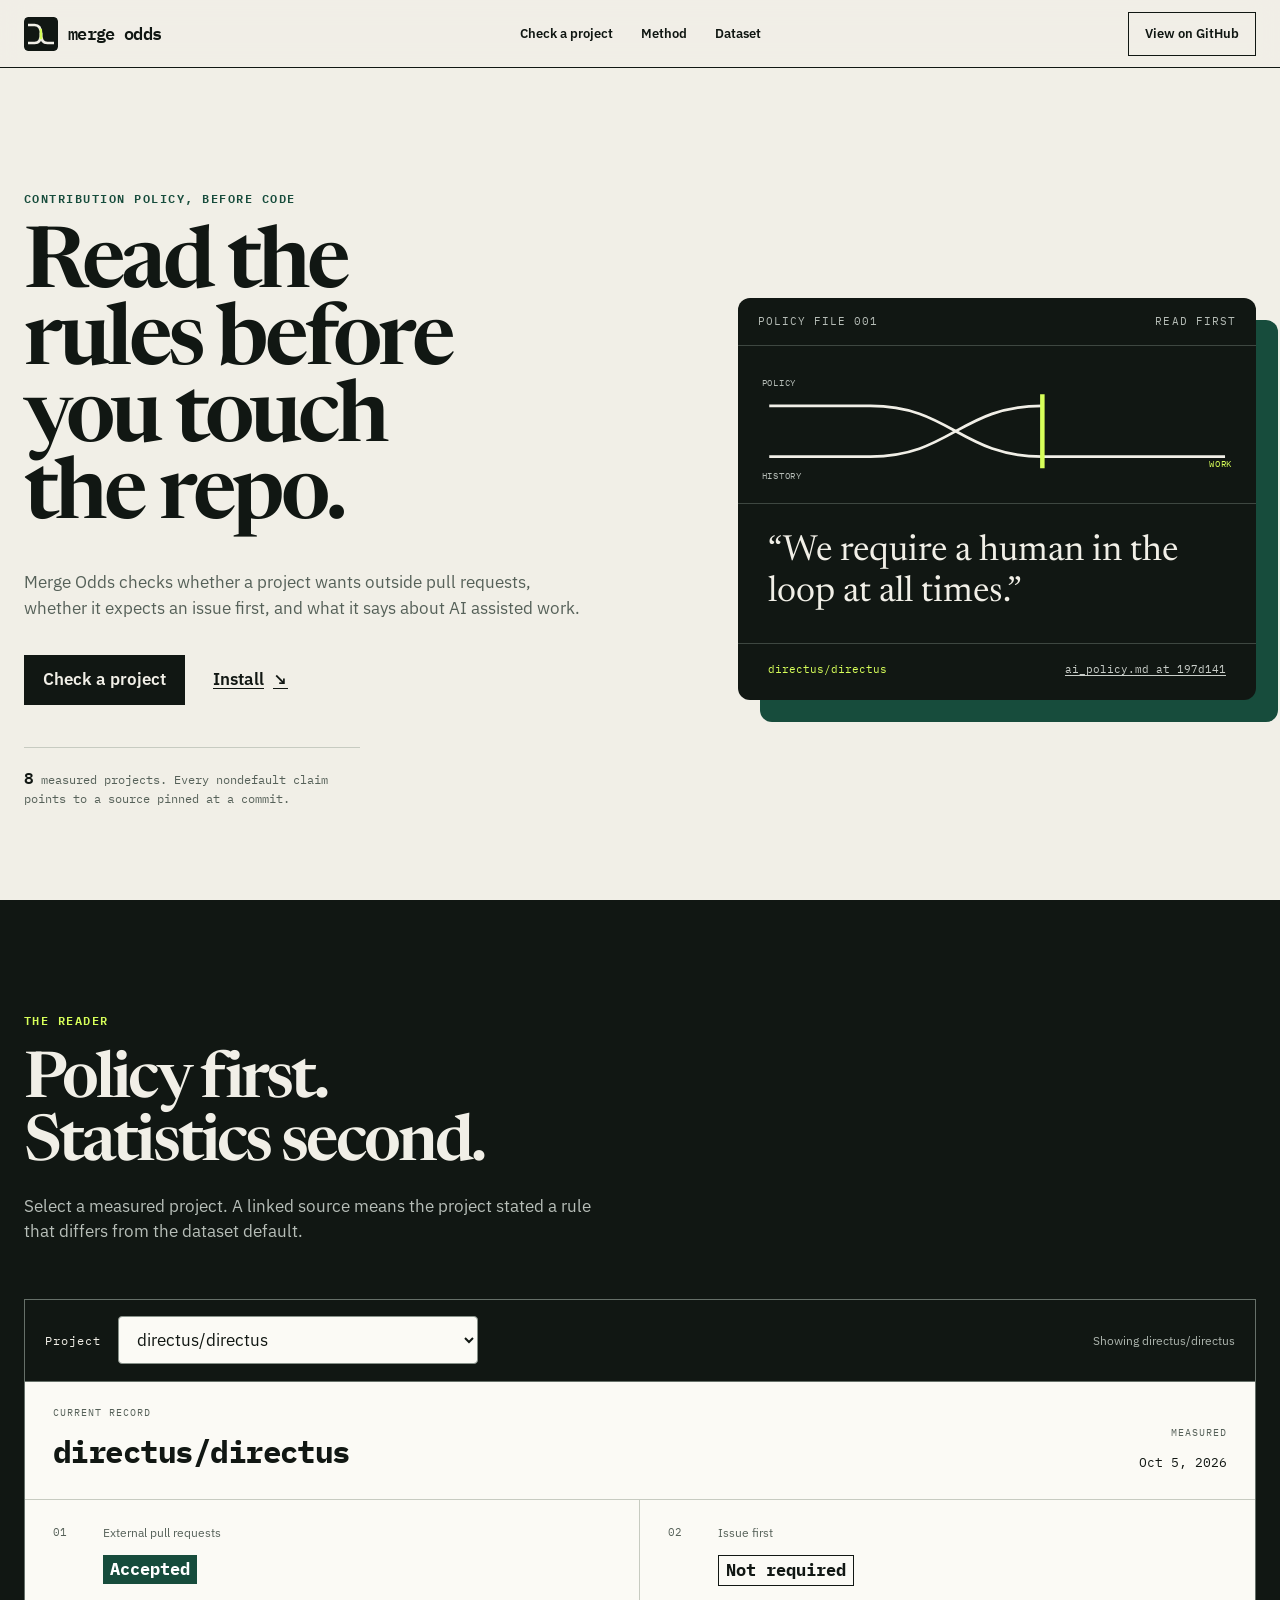
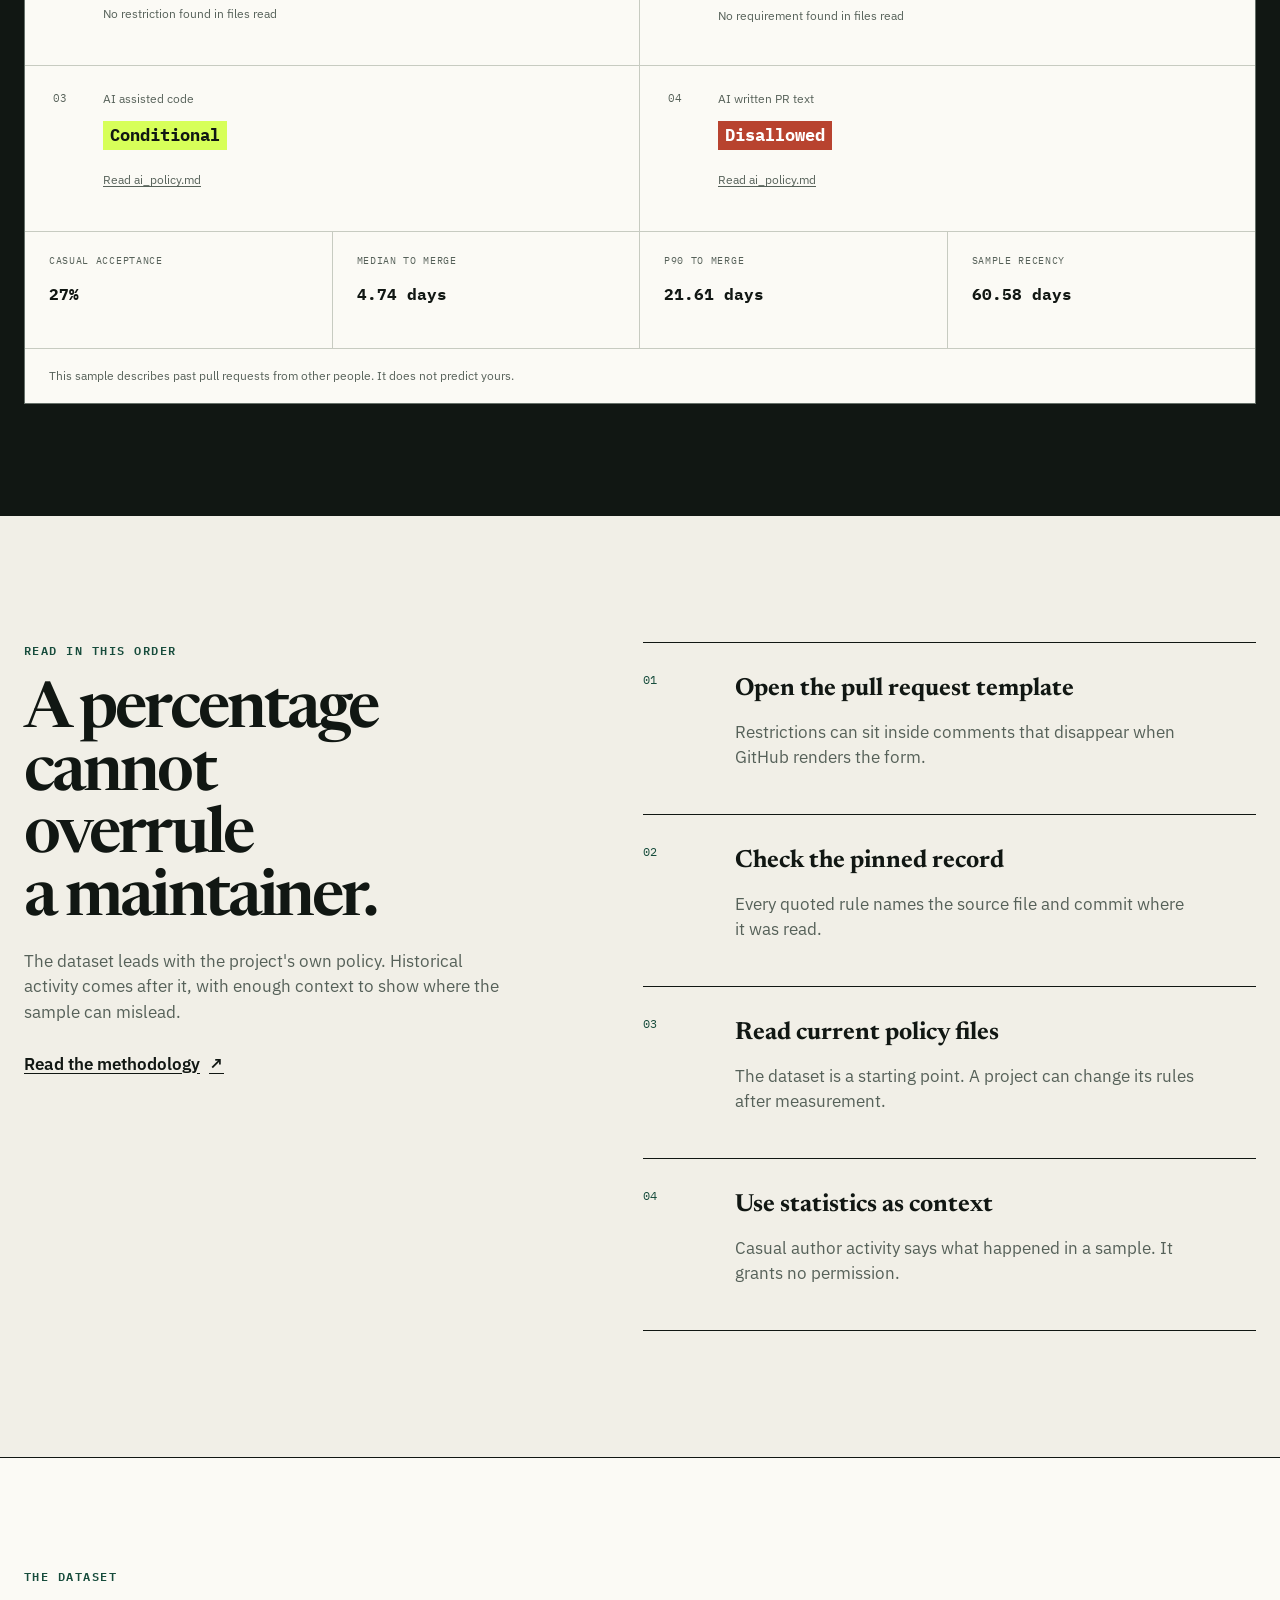
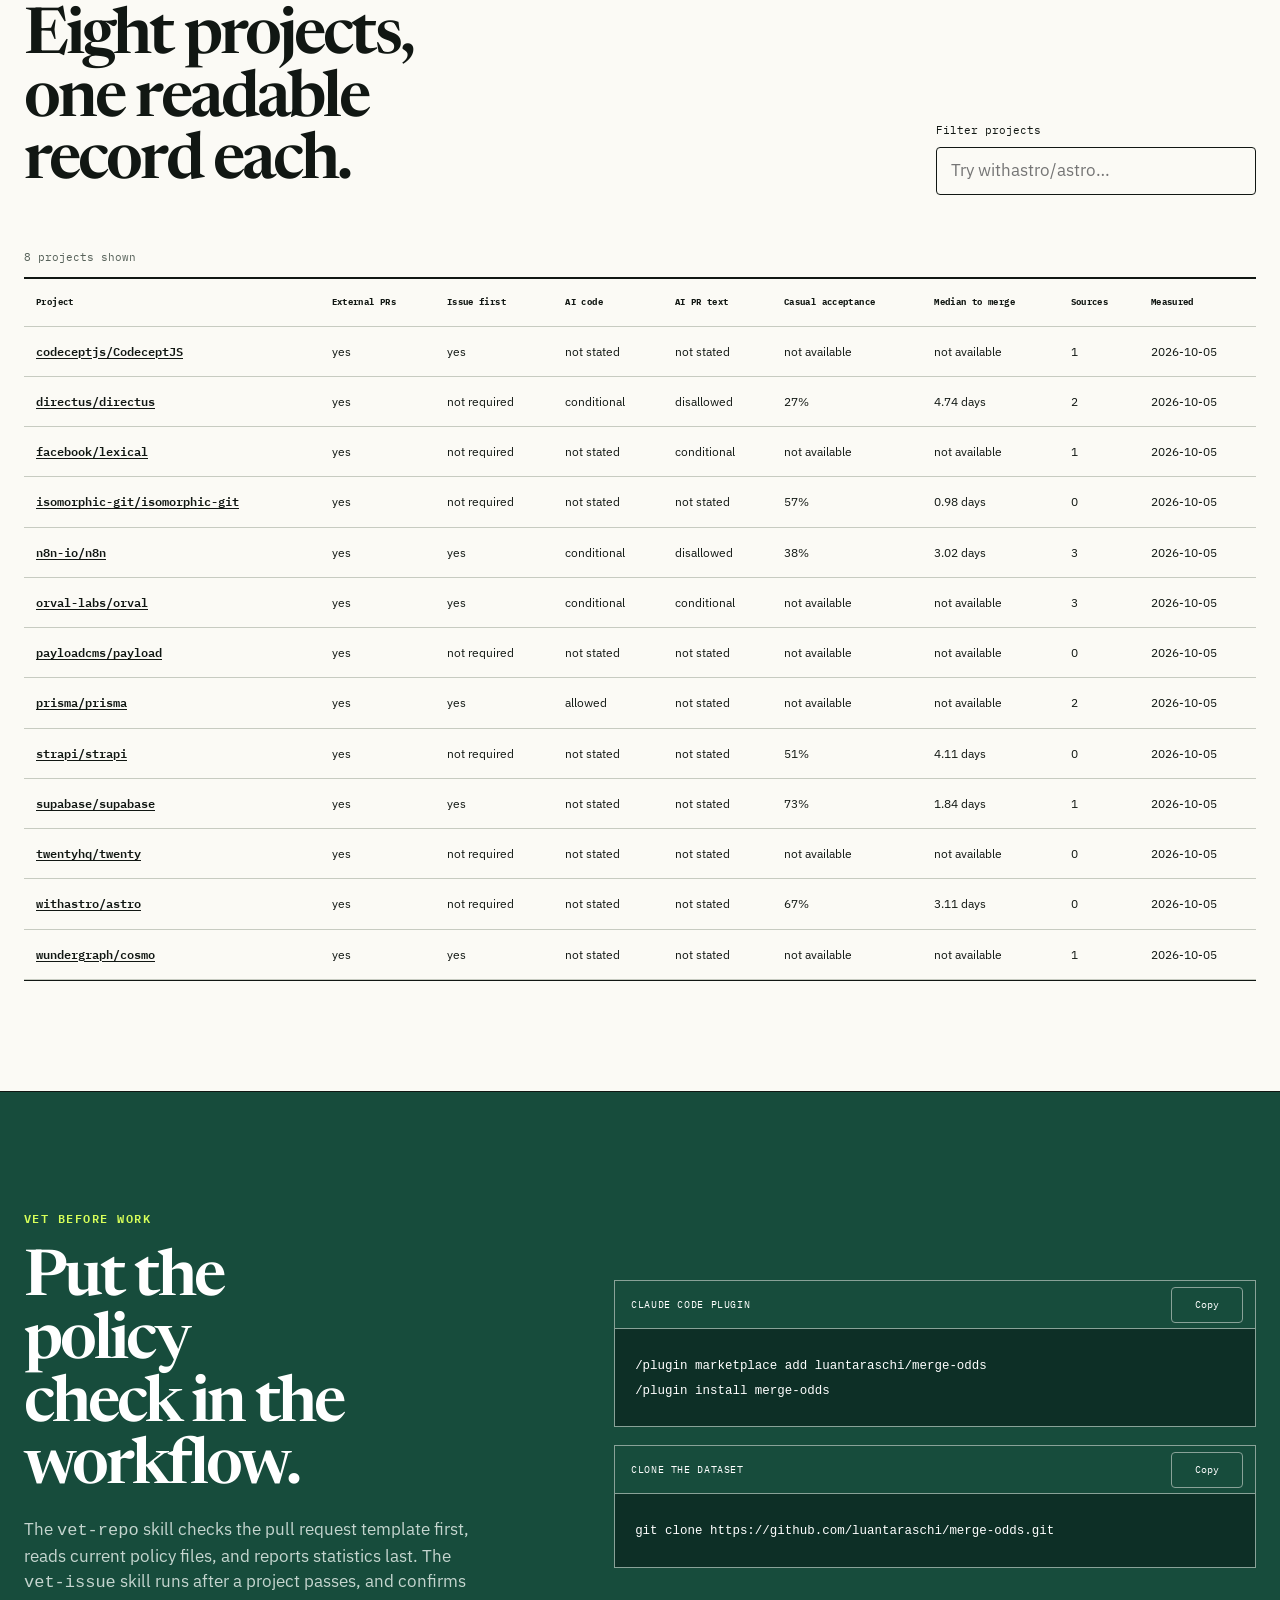
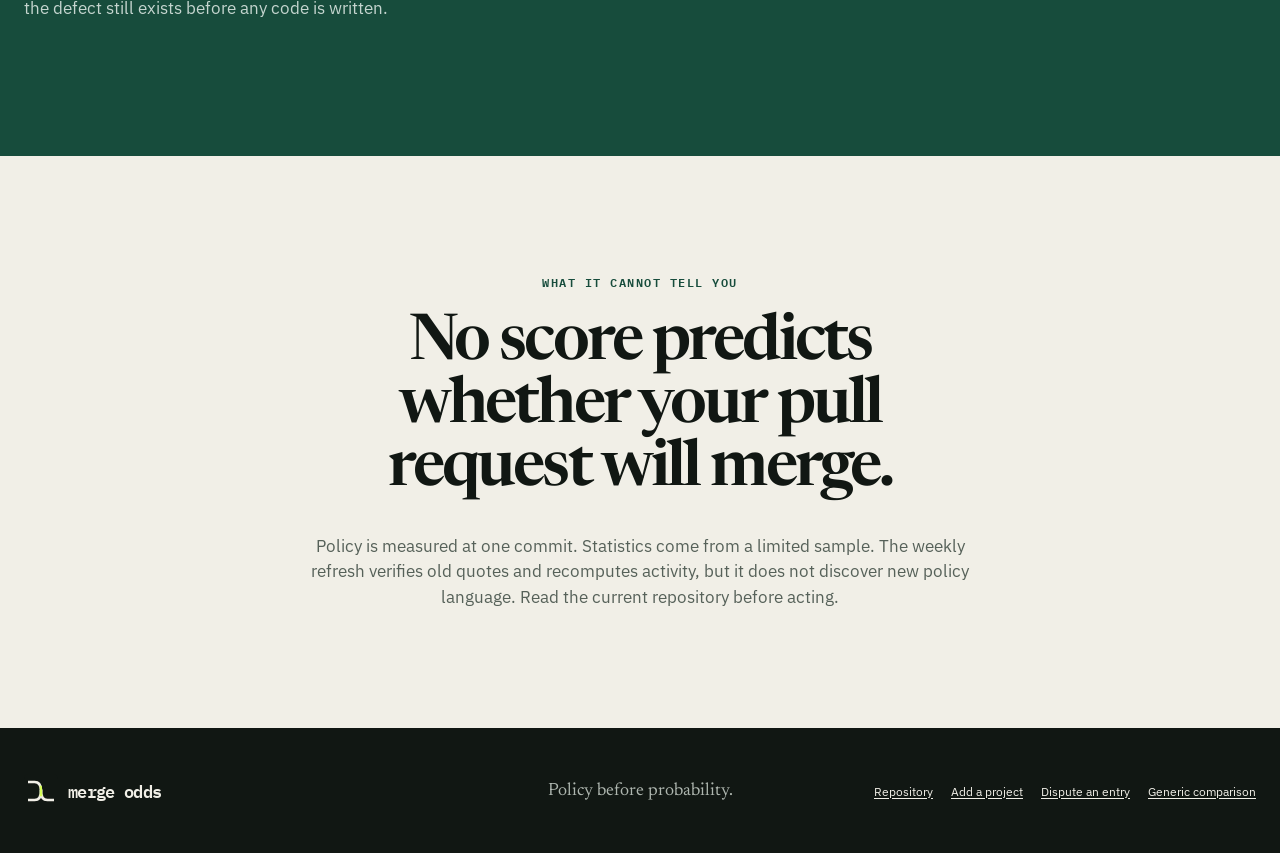
==== commit e1bc7bf4: "chore: weekly re-measure" ====
--- a/site/index.html
+++ b/site/index.html
@@ -184,19 +184,19 @@
             </tr>
           </thead>
           <tbody>
-            <tr data-repo="codeceptjs/codeceptjs"><td data-label="Project"><a href="https://github.com/codeceptjs/CodeceptJS">codeceptjs/CodeceptJS</a></td><td data-label="External PRs">yes</td><td data-label="Issue first">yes</td><td data-label="AI code">not stated</td><td data-label="AI PR text">not stated</td><td data-label="Casual acceptance">not available</td><td data-label="Median to merge">not available</td><td data-label="Sources">1</td><td data-label="Measured">2026-09-21</td></tr>
-<tr data-repo="directus/directus"><td data-label="Project"><a href="https://github.com/directus/directus">directus/directus</a></td><td data-label="External PRs">yes</td><td data-label="Issue first">not required</td><td data-label="AI code">conditional</td><td data-label="AI PR text">disallowed</td><td data-label="Casual acceptance">26%</td><td data-label="Median to merge">10.39 days</td><td data-label="Sources">2</td><td data-label="Measured">2026-09-21</td></tr>
-<tr data-repo="facebook/lexical"><td data-label="Project"><a href="https://github.com/facebook/lexical">facebook/lexical</a></td><td data-label="External PRs">yes</td><td data-label="Issue first">not required</td><td data-label="AI code">not stated</td><td data-label="AI PR text">conditional</td><td data-label="Casual acceptance">57%</td><td data-label="Median to merge">17.91 days</td><td data-label="Sources">1</td><td data-label="Measured">2026-09-21</td></tr>
-<tr data-repo="isomorphic-git/isomorphic-git"><td data-label="Project"><a href="https://github.com/isomorphic-git/isomorphic-git">isomorphic-git/isomorphic-git</a></td><td data-label="External PRs">yes</td><td data-label="Issue first">not required</td><td data-label="AI code">not stated</td><td data-label="AI PR text">not stated</td><td data-label="Casual acceptance">not available</td><td data-label="Median to merge">not available</td><td data-label="Sources">0</td><td data-label="Measured">2026-09-21</td></tr>
-<tr data-repo="n8n-io/n8n"><td data-label="Project"><a href="https://github.com/n8n-io/n8n">n8n-io/n8n</a></td><td data-label="External PRs">yes</td><td data-label="Issue first">yes</td><td data-label="AI code">conditional</td><td data-label="AI PR text">disallowed</td><td data-label="Casual acceptance">51%</td><td data-label="Median to merge">2.73 days</td><td data-label="Sources">3</td><td data-label="Measured">2026-09-21</td></tr>
-<tr data-repo="orval-labs/orval"><td data-label="Project"><a href="https://github.com/orval-labs/orval">orval-labs/orval</a></td><td data-label="External PRs">yes</td><td data-label="Issue first">yes</td><td data-label="AI code">conditional</td><td data-label="AI PR text">conditional</td><td data-label="Casual acceptance">not available</td><td data-label="Median to merge">not available</td><td data-label="Sources">3</td><td data-label="Measured">2026-09-21</td></tr>
-<tr data-repo="payloadcms/payload"><td data-label="Project"><a href="https://github.com/payloadcms/payload">payloadcms/payload</a></td><td data-label="External PRs">yes</td><td data-label="Issue first">not required</td><td data-label="AI code">not stated</td><td data-label="AI PR text">not stated</td><td data-label="Casual acceptance">34%</td><td data-label="Median to merge">3.1 days</td><td data-label="Sources">0</td><td data-label="Measured">2026-09-21</td></tr>
-<tr data-repo="prisma/prisma"><td data-label="Project"><a href="https://github.com/prisma/prisma">prisma/prisma</a></td><td data-label="External PRs">yes</td><td data-label="Issue first">yes</td><td data-label="AI code">allowed</td><td data-label="AI PR text">not stated</td><td data-label="Casual acceptance">not available</td><td data-label="Median to merge">not available</td><td data-label="Sources">2</td><td data-label="Measured">2026-09-21</td></tr>
-<tr data-repo="strapi/strapi"><td data-label="Project"><a href="https://github.com/strapi/strapi">strapi/strapi</a></td><td data-label="External PRs">yes</td><td data-label="Issue first">not required</td><td data-label="AI code">not stated</td><td data-label="AI PR text">not stated</td><td data-label="Casual acceptance">43%</td><td data-label="Median to merge">7.84 days</td><td data-label="Sources">0</td><td data-label="Measured">2026-09-21</td></tr>
-<tr data-repo="supabase/supabase"><td data-label="Project"><a href="https://github.com/supabase/supabase">supabase/supabase</a></td><td data-label="External PRs">yes</td><td data-label="Issue first">yes</td><td data-label="AI code">not stated</td><td data-label="AI PR text">not stated</td><td data-label="Casual acceptance">74%</td><td data-label="Median to merge">1.56 days</td><td data-label="Sources">1</td><td data-label="Measured">2026-09-21</td></tr>
-<tr data-repo="twentyhq/twenty"><td data-label="Project"><a href="https://github.com/twentyhq/twenty">twentyhq/twenty</a></td><td data-label="External PRs">yes</td><td data-label="Issue first">not required</td><td data-label="AI code">not stated</td><td data-label="AI PR text">not stated</td><td data-label="Casual acceptance">not available</td><td data-label="Median to merge">not available</td><td data-label="Sources">0</td><td data-label="Measured">2026-09-21</td></tr>
-<tr data-repo="withastro/astro"><td data-label="Project"><a href="https://github.com/withastro/astro">withastro/astro</a></td><td data-label="External PRs">yes</td><td data-label="Issue first">not required</td><td data-label="AI code">not stated</td><td data-label="AI PR text">not stated</td><td data-label="Casual acceptance">58%</td><td data-label="Median to merge">5.7 days</td><td data-label="Sources">0</td><td data-label="Measured">2026-09-21</td></tr>
-<tr data-repo="wundergraph/cosmo"><td data-label="Project"><a href="https://github.com/wundergraph/cosmo">wundergraph/cosmo</a></td><td data-label="External PRs">yes</td><td data-label="Issue first">yes</td><td data-label="AI code">not stated</td><td data-label="AI PR text">not stated</td><td data-label="Casual acceptance">not available</td><td data-label="Median to merge">not available</td><td data-label="Sources">1</td><td data-label="Measured">2026-09-21</td></tr>
+            <tr data-repo="codeceptjs/codeceptjs"><td data-label="Project"><a href="https://github.com/codeceptjs/CodeceptJS">codeceptjs/CodeceptJS</a></td><td data-label="External PRs">yes</td><td data-label="Issue first">yes</td><td data-label="AI code">not stated</td><td data-label="AI PR text">not stated</td><td data-label="Casual acceptance">not available</td><td data-label="Median to merge">not available</td><td data-label="Sources">1</td><td data-label="Measured">2026-10-05</td></tr>
+<tr data-repo="directus/directus"><td data-label="Project"><a href="https://github.com/directus/directus">directus/directus</a></td><td data-label="External PRs">yes</td><td data-label="Issue first">not required</td><td data-label="AI code">conditional</td><td data-label="AI PR text">disallowed</td><td data-label="Casual acceptance">27%</td><td data-label="Median to merge">4.74 days</td><td data-label="Sources">2</td><td data-label="Measured">2026-10-05</td></tr>
+<tr data-repo="facebook/lexical"><td data-label="Project"><a href="https://github.com/facebook/lexical">facebook/lexical</a></td><td data-label="External PRs">yes</td><td data-label="Issue first">not required</td><td data-label="AI code">not stated</td><td data-label="AI PR text">conditional</td><td data-label="Casual acceptance">not available</td><td data-label="Median to merge">not available</td><td data-label="Sources">1</td><td data-label="Measured">2026-10-05</td></tr>
+<tr data-repo="isomorphic-git/isomorphic-git"><td data-label="Project"><a href="https://github.com/isomorphic-git/isomorphic-git">isomorphic-git/isomorphic-git</a></td><td data-label="External PRs">yes</td><td data-label="Issue first">not required</td><td data-label="AI code">not stated</td><td data-label="AI PR text">not stated</td><td data-label="Casual acceptance">57%</td><td data-label="Median to merge">0.98 days</td><td data-label="Sources">0</td><td data-label="Measured">2026-10-05</td></tr>
+<tr data-repo="n8n-io/n8n"><td data-label="Project"><a href="https://github.com/n8n-io/n8n">n8n-io/n8n</a></td><td data-label="External PRs">yes</td><td data-label="Issue first">yes</td><td data-label="AI code">conditional</td><td data-label="AI PR text">disallowed</td><td data-label="Casual acceptance">38%</td><td data-label="Median to merge">3.02 days</td><td data-label="Sources">3</td><td data-label="Measured">2026-10-05</td></tr>
+<tr data-repo="orval-labs/orval"><td data-label="Project"><a href="https://github.com/orval-labs/orval">orval-labs/orval</a></td><td data-label="External PRs">yes</td><td data-label="Issue first">yes</td><td data-label="AI code">conditional</td><td data-label="AI PR text">conditional</td><td data-label="Casual acceptance">not available</td><td data-label="Median to merge">not available</td><td data-label="Sources">3</td><td data-label="Measured">2026-10-05</td></tr>
+<tr data-repo="payloadcms/payload"><td data-label="Project"><a href="https://github.com/payloadcms/payload">payloadcms/payload</a></td><td data-label="External PRs">yes</td><td data-label="Issue first">not required</td><td data-label="AI code">not stated</td><td data-label="AI PR text">not stated</td><td data-label="Casual acceptance">not available</td><td data-label="Median to merge">not available</td><td data-label="Sources">0</td><td data-label="Measured">2026-10-05</td></tr>
+<tr data-repo="prisma/prisma"><td data-label="Project"><a href="https://github.com/prisma/prisma">prisma/prisma</a></td><td data-label="External PRs">yes</td><td data-label="Issue first">yes</td><td data-label="AI code">allowed</td><td data-label="AI PR text">not stated</td><td data-label="Casual acceptance">not available</td><td data-label="Median to merge">not available</td><td data-label="Sources">2</td><td data-label="Measured">2026-10-05</td></tr>
+<tr data-repo="strapi/strapi"><td data-label="Project"><a href="https://github.com/strapi/strapi">strapi/strapi</a></td><td data-label="External PRs">yes</td><td data-label="Issue first">not required</td><td data-label="AI code">not stated</td><td data-label="AI PR text">not stated</td><td data-label="Casual acceptance">51%</td><td data-label="Median to merge">4.11 days</td><td data-label="Sources">0</td><td data-label="Measured">2026-10-05</td></tr>
+<tr data-repo="supabase/supabase"><td data-label="Project"><a href="https://github.com/supabase/supabase">supabase/supabase</a></td><td data-label="External PRs">yes</td><td data-label="Issue first">yes</td><td data-label="AI code">not stated</td><td data-label="AI PR text">not stated</td><td data-label="Casual acceptance">73%</td><td data-label="Median to merge">1.84 days</td><td data-label="Sources">1</td><td data-label="Measured">2026-10-05</td></tr>
+<tr data-repo="twentyhq/twenty"><td data-label="Project"><a href="https://github.com/twentyhq/twenty">twentyhq/twenty</a></td><td data-label="External PRs">yes</td><td data-label="Issue first">not required</td><td data-label="AI code">not stated</td><td data-label="AI PR text">not stated</td><td data-label="Casual acceptance">not available</td><td data-label="Median to merge">not available</td><td data-label="Sources">0</td><td data-label="Measured">2026-10-05</td></tr>
+<tr data-repo="withastro/astro"><td data-label="Project"><a href="https://github.com/withastro/astro">withastro/astro</a></td><td data-label="External PRs">yes</td><td data-label="Issue first">not required</td><td data-label="AI code">not stated</td><td data-label="AI PR text">not stated</td><td data-label="Casual acceptance">67%</td><td data-label="Median to merge">3.11 days</td><td data-label="Sources">0</td><td data-label="Measured">2026-10-05</td></tr>
+<tr data-repo="wundergraph/cosmo"><td data-label="Project"><a href="https://github.com/wundergraph/cosmo">wundergraph/cosmo</a></td><td data-label="External PRs">yes</td><td data-label="Issue first">yes</td><td data-label="AI code">not stated</td><td data-label="AI PR text">not stated</td><td data-label="Casual acceptance">not available</td><td data-label="Median to merge">not available</td><td data-label="Sources">1</td><td data-label="Measured">2026-10-05</td></tr>
           </tbody>
         </table>
       </div>
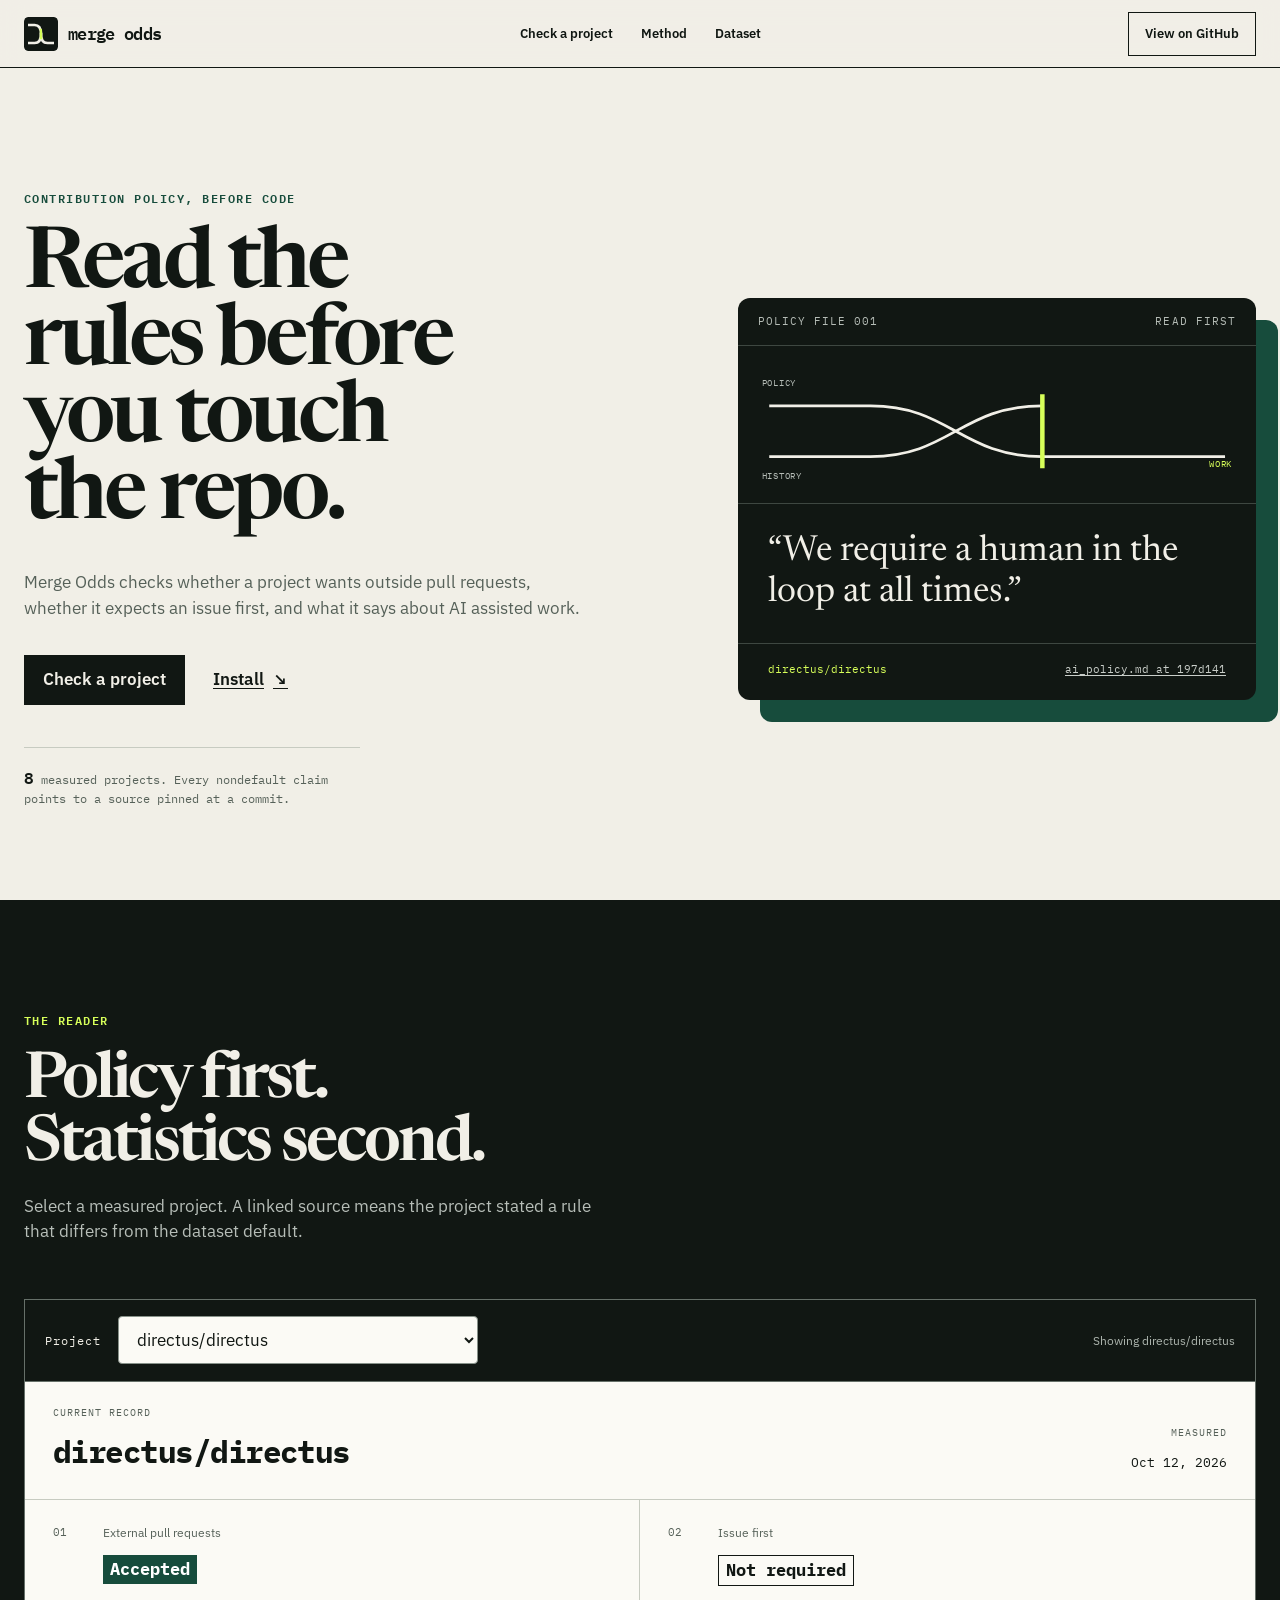
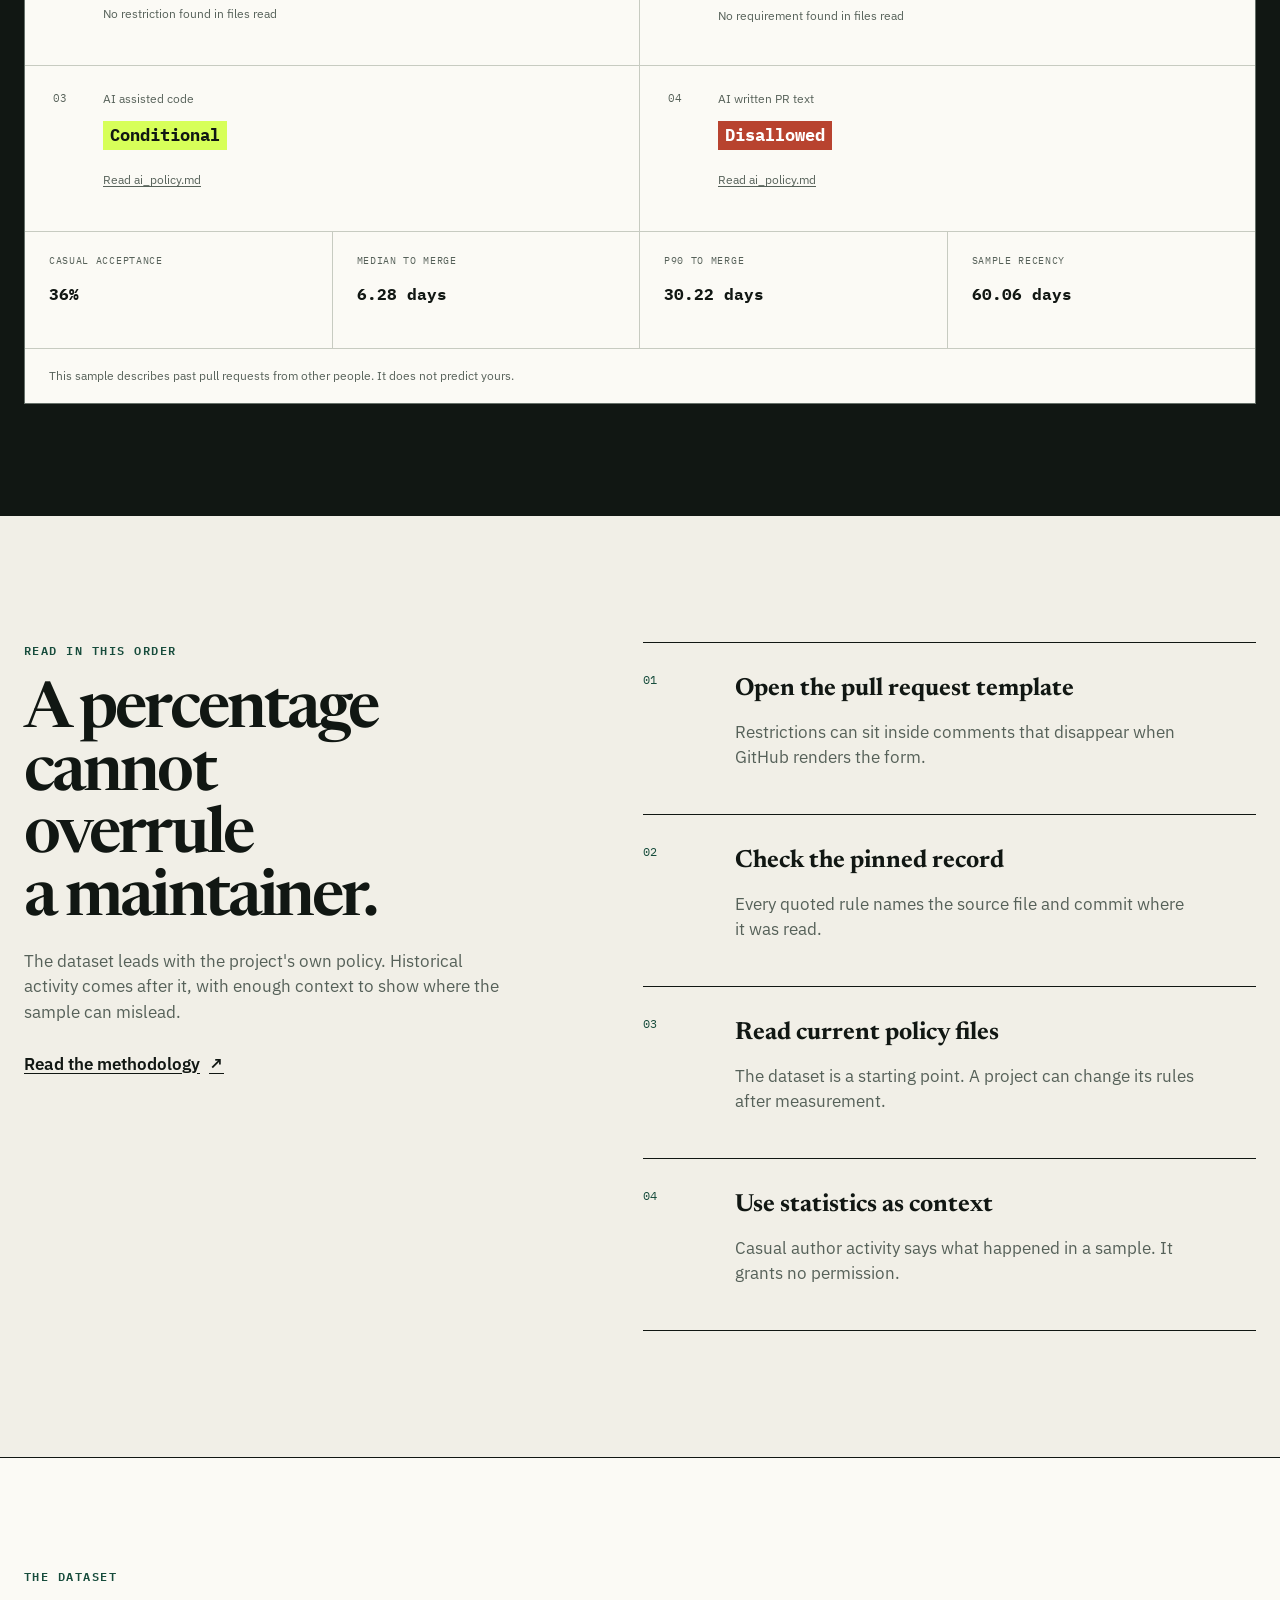
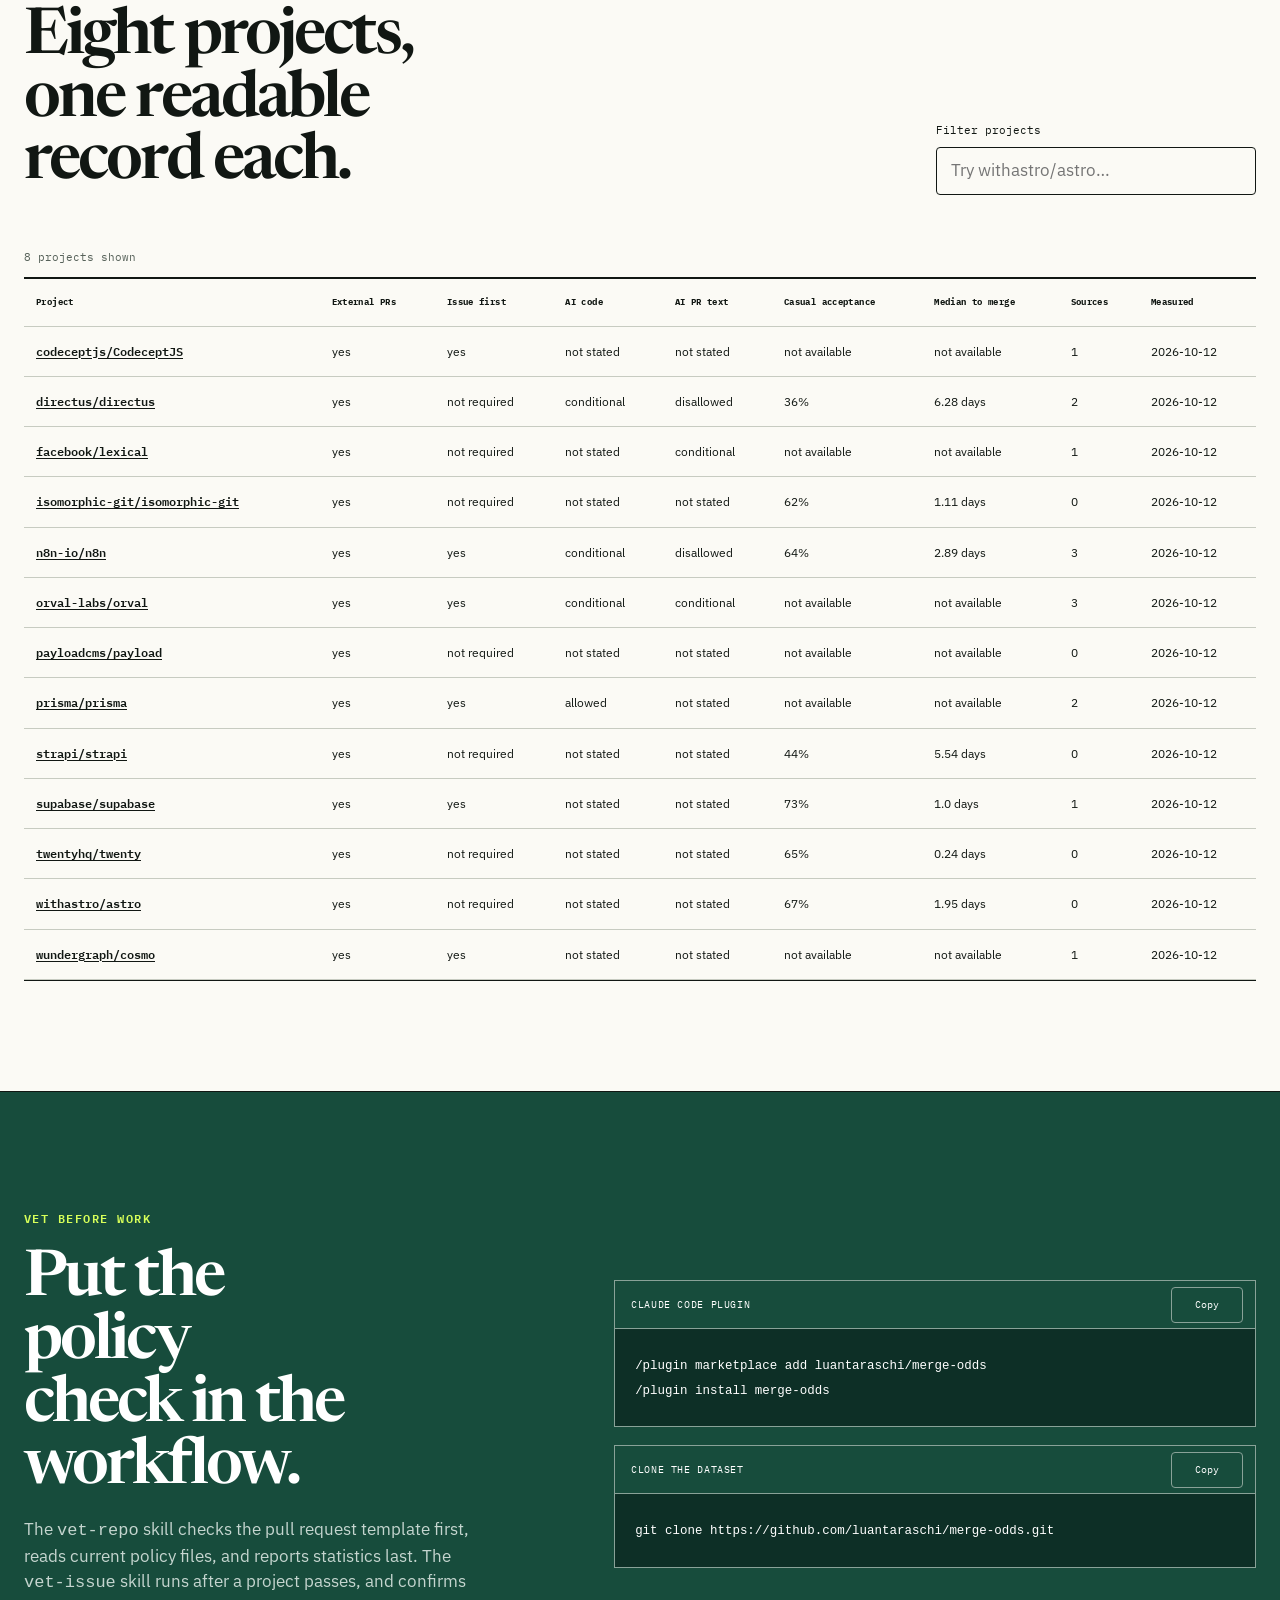
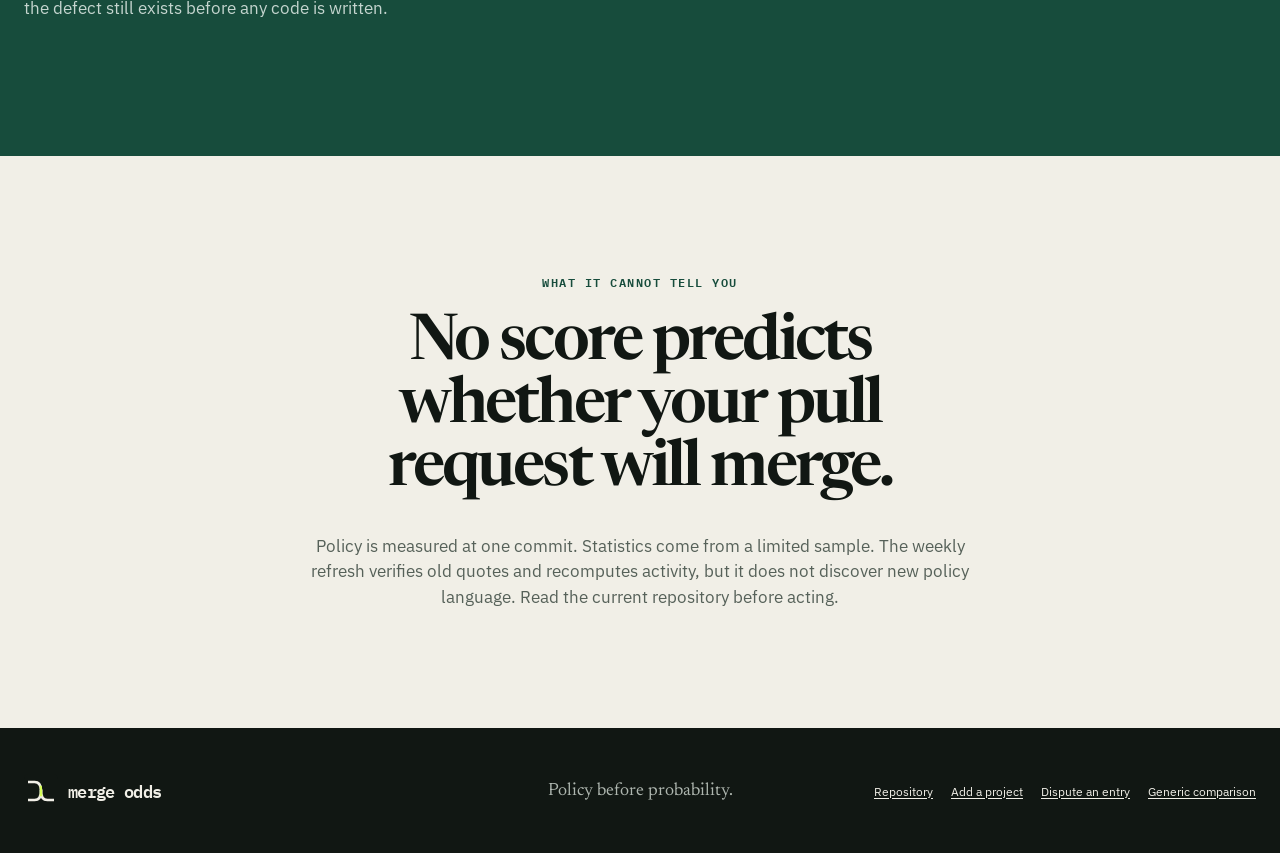
==== commit 46b9d513: "chore: weekly re-measure" ====
--- a/site/index.html
+++ b/site/index.html
@@ -184,19 +184,19 @@
             </tr>
           </thead>
           <tbody>
-            <tr data-repo="codeceptjs/codeceptjs"><td data-label="Project"><a href="https://github.com/codeceptjs/CodeceptJS">codeceptjs/CodeceptJS</a></td><td data-label="External PRs">yes</td><td data-label="Issue first">yes</td><td data-label="AI code">not stated</td><td data-label="AI PR text">not stated</td><td data-label="Casual acceptance">not available</td><td data-label="Median to merge">not available</td><td data-label="Sources">1</td><td data-label="Measured">2026-10-05</td></tr>
-<tr data-repo="directus/directus"><td data-label="Project"><a href="https://github.com/directus/directus">directus/directus</a></td><td data-label="External PRs">yes</td><td data-label="Issue first">not required</td><td data-label="AI code">conditional</td><td data-label="AI PR text">disallowed</td><td data-label="Casual acceptance">27%</td><td data-label="Median to merge">4.74 days</td><td data-label="Sources">2</td><td data-label="Measured">2026-10-05</td></tr>
-<tr data-repo="facebook/lexical"><td data-label="Project"><a href="https://github.com/facebook/lexical">facebook/lexical</a></td><td data-label="External PRs">yes</td><td data-label="Issue first">not required</td><td data-label="AI code">not stated</td><td data-label="AI PR text">conditional</td><td data-label="Casual acceptance">not available</td><td data-label="Median to merge">not available</td><td data-label="Sources">1</td><td data-label="Measured">2026-10-05</td></tr>
-<tr data-repo="isomorphic-git/isomorphic-git"><td data-label="Project"><a href="https://github.com/isomorphic-git/isomorphic-git">isomorphic-git/isomorphic-git</a></td><td data-label="External PRs">yes</td><td data-label="Issue first">not required</td><td data-label="AI code">not stated</td><td data-label="AI PR text">not stated</td><td data-label="Casual acceptance">57%</td><td data-label="Median to merge">0.98 days</td><td data-label="Sources">0</td><td data-label="Measured">2026-10-05</td></tr>
-<tr data-repo="n8n-io/n8n"><td data-label="Project"><a href="https://github.com/n8n-io/n8n">n8n-io/n8n</a></td><td data-label="External PRs">yes</td><td data-label="Issue first">yes</td><td data-label="AI code">conditional</td><td data-label="AI PR text">disallowed</td><td data-label="Casual acceptance">38%</td><td data-label="Median to merge">3.02 days</td><td data-label="Sources">3</td><td data-label="Measured">2026-10-05</td></tr>
-<tr data-repo="orval-labs/orval"><td data-label="Project"><a href="https://github.com/orval-labs/orval">orval-labs/orval</a></td><td data-label="External PRs">yes</td><td data-label="Issue first">yes</td><td data-label="AI code">conditional</td><td data-label="AI PR text">conditional</td><td data-label="Casual acceptance">not available</td><td data-label="Median to merge">not available</td><td data-label="Sources">3</td><td data-label="Measured">2026-10-05</td></tr>
-<tr data-repo="payloadcms/payload"><td data-label="Project"><a href="https://github.com/payloadcms/payload">payloadcms/payload</a></td><td data-label="External PRs">yes</td><td data-label="Issue first">not required</td><td data-label="AI code">not stated</td><td data-label="AI PR text">not stated</td><td data-label="Casual acceptance">not available</td><td data-label="Median to merge">not available</td><td data-label="Sources">0</td><td data-label="Measured">2026-10-05</td></tr>
-<tr data-repo="prisma/prisma"><td data-label="Project"><a href="https://github.com/prisma/prisma">prisma/prisma</a></td><td data-label="External PRs">yes</td><td data-label="Issue first">yes</td><td data-label="AI code">allowed</td><td data-label="AI PR text">not stated</td><td data-label="Casual acceptance">not available</td><td data-label="Median to merge">not available</td><td data-label="Sources">2</td><td data-label="Measured">2026-10-05</td></tr>
-<tr data-repo="strapi/strapi"><td data-label="Project"><a href="https://github.com/strapi/strapi">strapi/strapi</a></td><td data-label="External PRs">yes</td><td data-label="Issue first">not required</td><td data-label="AI code">not stated</td><td data-label="AI PR text">not stated</td><td data-label="Casual acceptance">51%</td><td data-label="Median to merge">4.11 days</td><td data-label="Sources">0</td><td data-label="Measured">2026-10-05</td></tr>
-<tr data-repo="supabase/supabase"><td data-label="Project"><a href="https://github.com/supabase/supabase">supabase/supabase</a></td><td data-label="External PRs">yes</td><td data-label="Issue first">yes</td><td data-label="AI code">not stated</td><td data-label="AI PR text">not stated</td><td data-label="Casual acceptance">73%</td><td data-label="Median to merge">1.84 days</td><td data-label="Sources">1</td><td data-label="Measured">2026-10-05</td></tr>
-<tr data-repo="twentyhq/twenty"><td data-label="Project"><a href="https://github.com/twentyhq/twenty">twentyhq/twenty</a></td><td data-label="External PRs">yes</td><td data-label="Issue first">not required</td><td data-label="AI code">not stated</td><td data-label="AI PR text">not stated</td><td data-label="Casual acceptance">not available</td><td data-label="Median to merge">not available</td><td data-label="Sources">0</td><td data-label="Measured">2026-10-05</td></tr>
-<tr data-repo="withastro/astro"><td data-label="Project"><a href="https://github.com/withastro/astro">withastro/astro</a></td><td data-label="External PRs">yes</td><td data-label="Issue first">not required</td><td data-label="AI code">not stated</td><td data-label="AI PR text">not stated</td><td data-label="Casual acceptance">67%</td><td data-label="Median to merge">3.11 days</td><td data-label="Sources">0</td><td data-label="Measured">2026-10-05</td></tr>
-<tr data-repo="wundergraph/cosmo"><td data-label="Project"><a href="https://github.com/wundergraph/cosmo">wundergraph/cosmo</a></td><td data-label="External PRs">yes</td><td data-label="Issue first">yes</td><td data-label="AI code">not stated</td><td data-label="AI PR text">not stated</td><td data-label="Casual acceptance">not available</td><td data-label="Median to merge">not available</td><td data-label="Sources">1</td><td data-label="Measured">2026-10-05</td></tr>
+            <tr data-repo="codeceptjs/codeceptjs"><td data-label="Project"><a href="https://github.com/codeceptjs/CodeceptJS">codeceptjs/CodeceptJS</a></td><td data-label="External PRs">yes</td><td data-label="Issue first">yes</td><td data-label="AI code">not stated</td><td data-label="AI PR text">not stated</td><td data-label="Casual acceptance">not available</td><td data-label="Median to merge">not available</td><td data-label="Sources">1</td><td data-label="Measured">2026-10-12</td></tr>
+<tr data-repo="directus/directus"><td data-label="Project"><a href="https://github.com/directus/directus">directus/directus</a></td><td data-label="External PRs">yes</td><td data-label="Issue first">not required</td><td data-label="AI code">conditional</td><td data-label="AI PR text">disallowed</td><td data-label="Casual acceptance">36%</td><td data-label="Median to merge">6.28 days</td><td data-label="Sources">2</td><td data-label="Measured">2026-10-12</td></tr>
+<tr data-repo="facebook/lexical"><td data-label="Project"><a href="https://github.com/facebook/lexical">facebook/lexical</a></td><td data-label="External PRs">yes</td><td data-label="Issue first">not required</td><td data-label="AI code">not stated</td><td data-label="AI PR text">conditional</td><td data-label="Casual acceptance">not available</td><td data-label="Median to merge">not available</td><td data-label="Sources">1</td><td data-label="Measured">2026-10-12</td></tr>
+<tr data-repo="isomorphic-git/isomorphic-git"><td data-label="Project"><a href="https://github.com/isomorphic-git/isomorphic-git">isomorphic-git/isomorphic-git</a></td><td data-label="External PRs">yes</td><td data-label="Issue first">not required</td><td data-label="AI code">not stated</td><td data-label="AI PR text">not stated</td><td data-label="Casual acceptance">62%</td><td data-label="Median to merge">1.11 days</td><td data-label="Sources">0</td><td data-label="Measured">2026-10-12</td></tr>
+<tr data-repo="n8n-io/n8n"><td data-label="Project"><a href="https://github.com/n8n-io/n8n">n8n-io/n8n</a></td><td data-label="External PRs">yes</td><td data-label="Issue first">yes</td><td data-label="AI code">conditional</td><td data-label="AI PR text">disallowed</td><td data-label="Casual acceptance">64%</td><td data-label="Median to merge">2.89 days</td><td data-label="Sources">3</td><td data-label="Measured">2026-10-12</td></tr>
+<tr data-repo="orval-labs/orval"><td data-label="Project"><a href="https://github.com/orval-labs/orval">orval-labs/orval</a></td><td data-label="External PRs">yes</td><td data-label="Issue first">yes</td><td data-label="AI code">conditional</td><td data-label="AI PR text">conditional</td><td data-label="Casual acceptance">not available</td><td data-label="Median to merge">not available</td><td data-label="Sources">3</td><td data-label="Measured">2026-10-12</td></tr>
+<tr data-repo="payloadcms/payload"><td data-label="Project"><a href="https://github.com/payloadcms/payload">payloadcms/payload</a></td><td data-label="External PRs">yes</td><td data-label="Issue first">not required</td><td data-label="AI code">not stated</td><td data-label="AI PR text">not stated</td><td data-label="Casual acceptance">not available</td><td data-label="Median to merge">not available</td><td data-label="Sources">0</td><td data-label="Measured">2026-10-12</td></tr>
+<tr data-repo="prisma/prisma"><td data-label="Project"><a href="https://github.com/prisma/prisma">prisma/prisma</a></td><td data-label="External PRs">yes</td><td data-label="Issue first">yes</td><td data-label="AI code">allowed</td><td data-label="AI PR text">not stated</td><td data-label="Casual acceptance">not available</td><td data-label="Median to merge">not available</td><td data-label="Sources">2</td><td data-label="Measured">2026-10-12</td></tr>
+<tr data-repo="strapi/strapi"><td data-label="Project"><a href="https://github.com/strapi/strapi">strapi/strapi</a></td><td data-label="External PRs">yes</td><td data-label="Issue first">not required</td><td data-label="AI code">not stated</td><td data-label="AI PR text">not stated</td><td data-label="Casual acceptance">44%</td><td data-label="Median to merge">5.54 days</td><td data-label="Sources">0</td><td data-label="Measured">2026-10-12</td></tr>
+<tr data-repo="supabase/supabase"><td data-label="Project"><a href="https://github.com/supabase/supabase">supabase/supabase</a></td><td data-label="External PRs">yes</td><td data-label="Issue first">yes</td><td data-label="AI code">not stated</td><td data-label="AI PR text">not stated</td><td data-label="Casual acceptance">73%</td><td data-label="Median to merge">1.0 days</td><td data-label="Sources">1</td><td data-label="Measured">2026-10-12</td></tr>
+<tr data-repo="twentyhq/twenty"><td data-label="Project"><a href="https://github.com/twentyhq/twenty">twentyhq/twenty</a></td><td data-label="External PRs">yes</td><td data-label="Issue first">not required</td><td data-label="AI code">not stated</td><td data-label="AI PR text">not stated</td><td data-label="Casual acceptance">65%</td><td data-label="Median to merge">0.24 days</td><td data-label="Sources">0</td><td data-label="Measured">2026-10-12</td></tr>
+<tr data-repo="withastro/astro"><td data-label="Project"><a href="https://github.com/withastro/astro">withastro/astro</a></td><td data-label="External PRs">yes</td><td data-label="Issue first">not required</td><td data-label="AI code">not stated</td><td data-label="AI PR text">not stated</td><td data-label="Casual acceptance">67%</td><td data-label="Median to merge">1.95 days</td><td data-label="Sources">0</td><td data-label="Measured">2026-10-12</td></tr>
+<tr data-repo="wundergraph/cosmo"><td data-label="Project"><a href="https://github.com/wundergraph/cosmo">wundergraph/cosmo</a></td><td data-label="External PRs">yes</td><td data-label="Issue first">yes</td><td data-label="AI code">not stated</td><td data-label="AI PR text">not stated</td><td data-label="Casual acceptance">not available</td><td data-label="Median to merge">not available</td><td data-label="Sources">1</td><td data-label="Measured">2026-10-12</td></tr>
           </tbody>
         </table>
       </div>
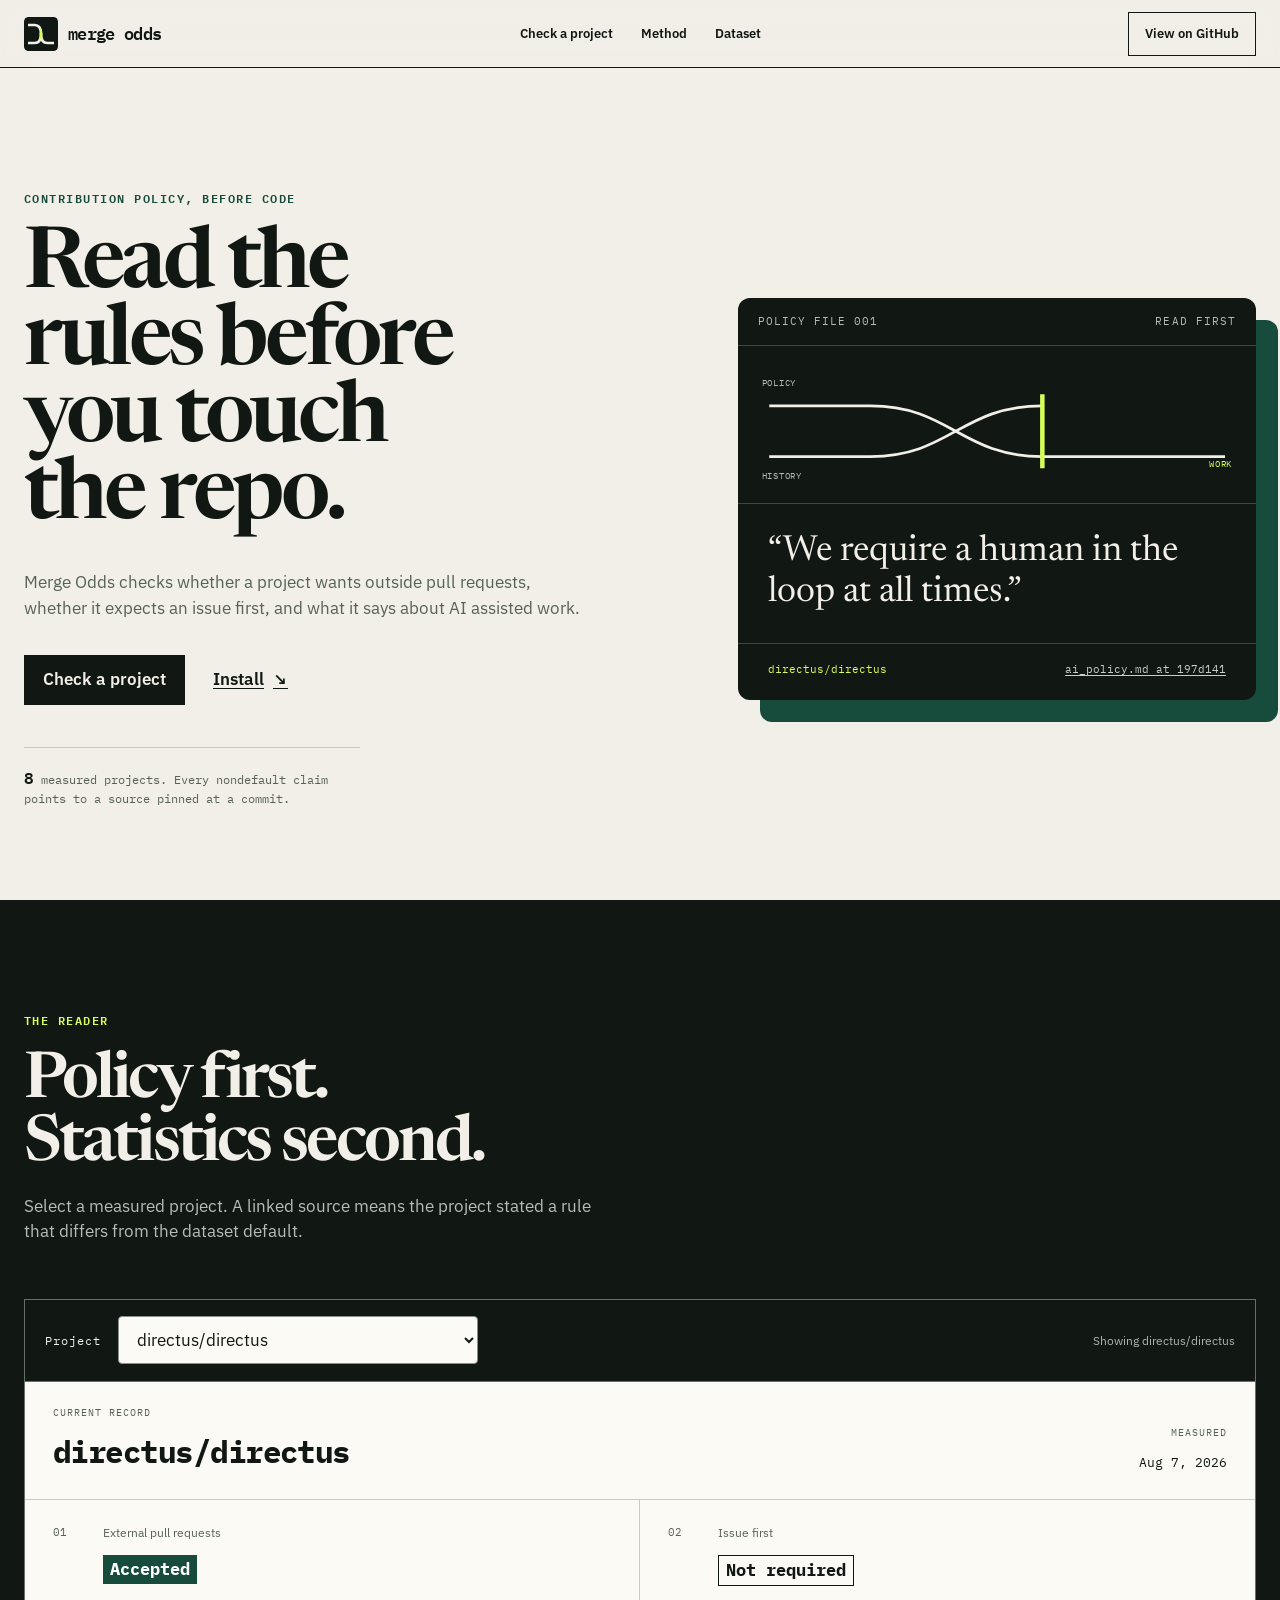
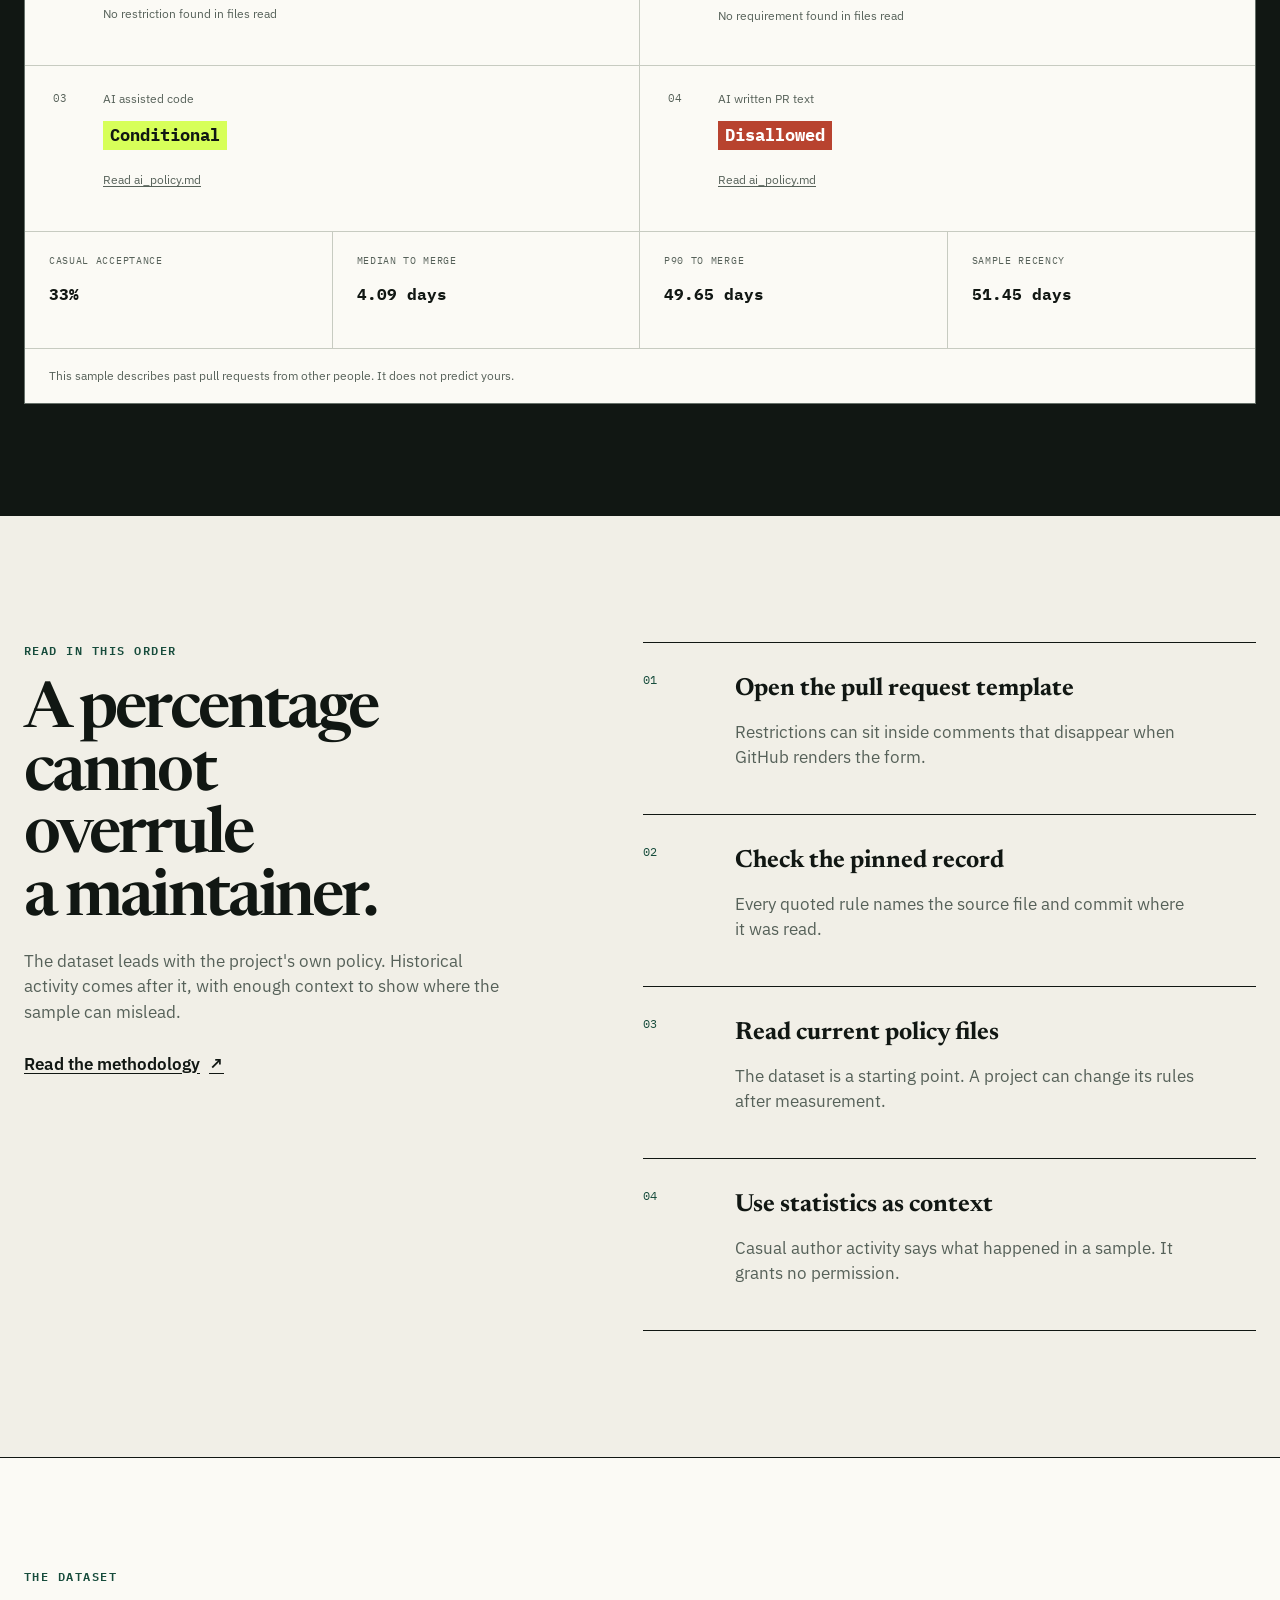
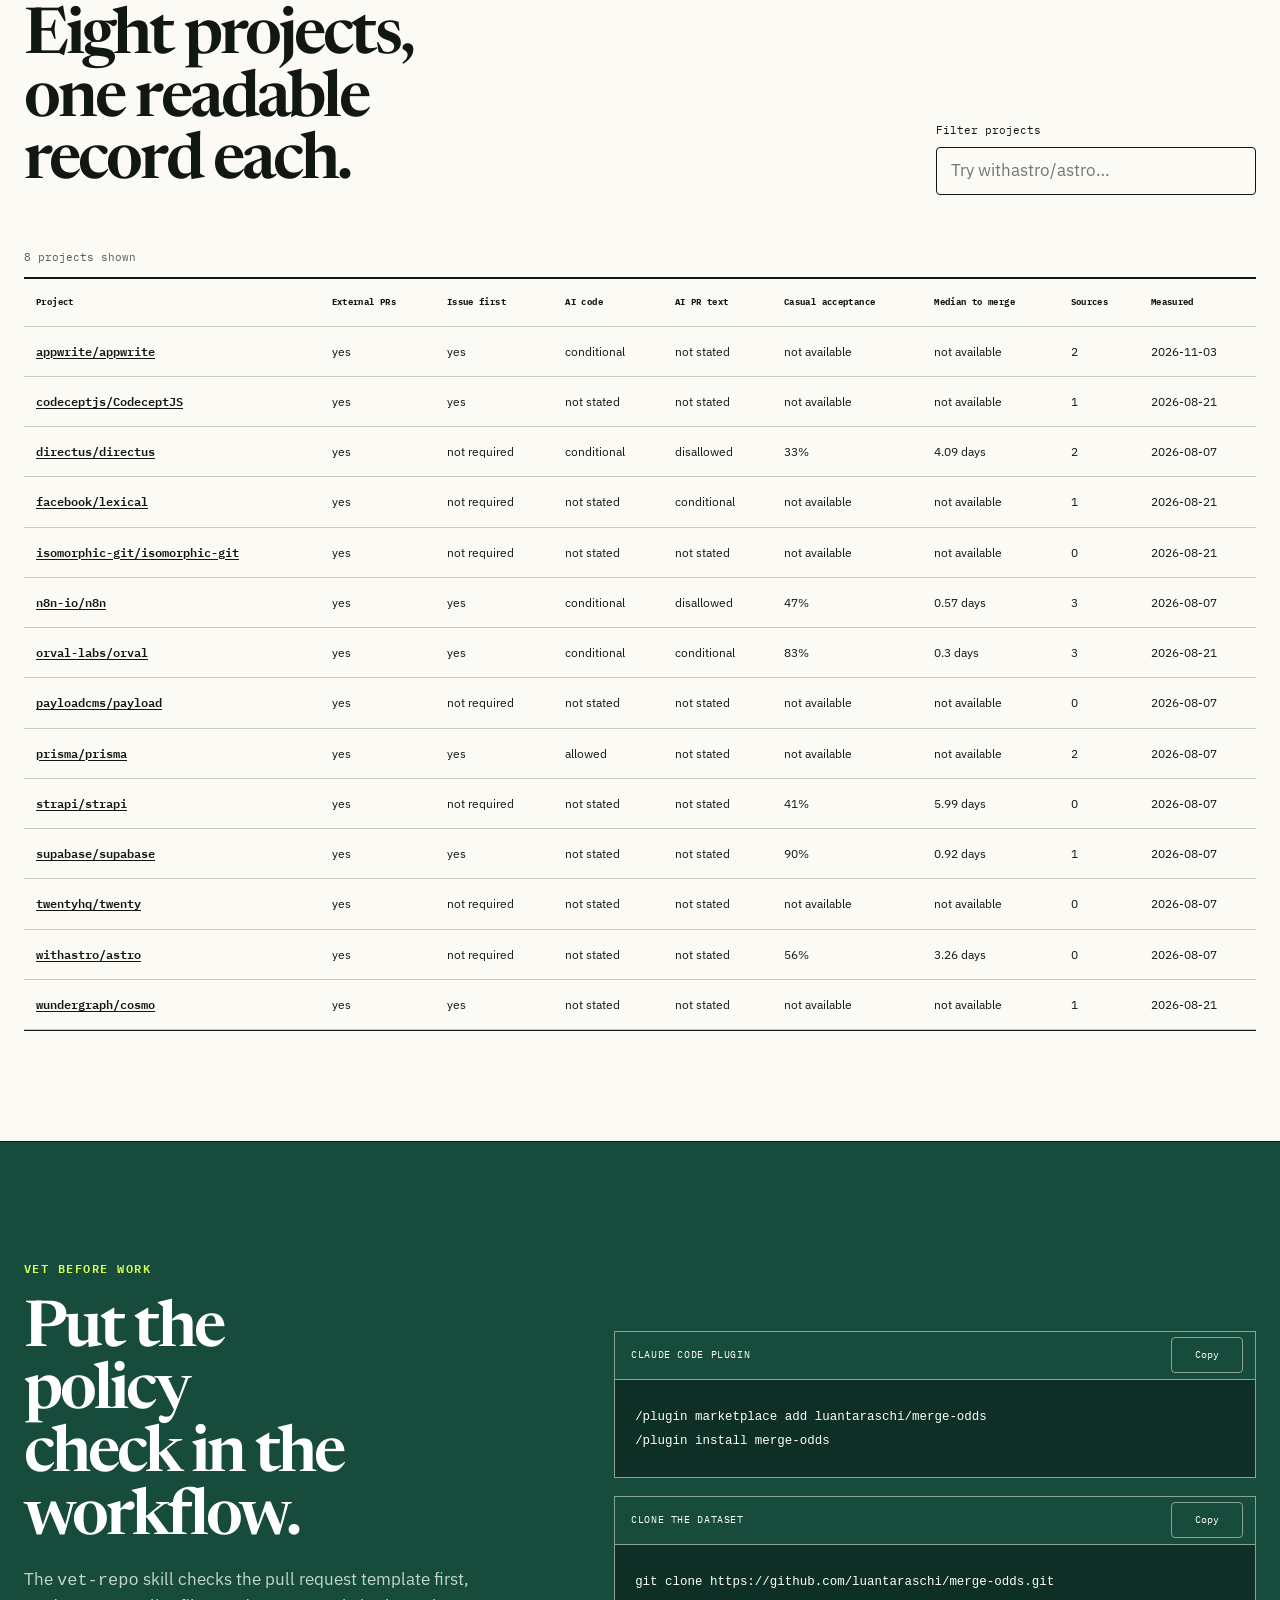
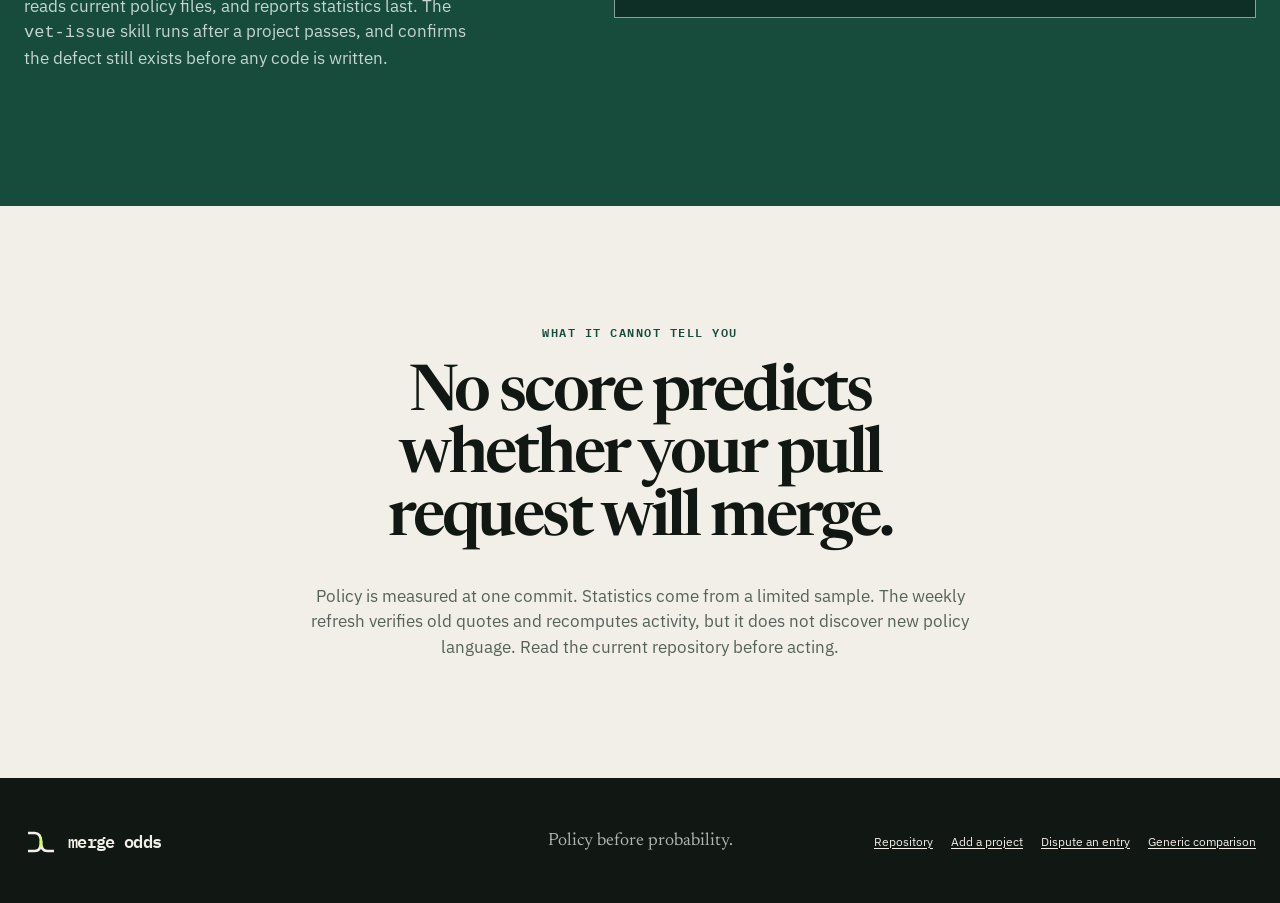
==== commit 6273b9b1: "fix: measure: appwrite/appwrite" ====
--- a/site/index.html
+++ b/site/index.html
@@ -82,7 +82,8 @@
         <div class="reader-toolbar">
           <label for="repo-select">Project</label>
           <select id="repo-select" name="repo">
-            <option value="codeceptjs/CodeceptJS">codeceptjs/CodeceptJS</option>
+            <option value="appwrite/appwrite">appwrite/appwrite</option>
+<option value="codeceptjs/CodeceptJS">codeceptjs/CodeceptJS</option>
 <option value="directus/directus">directus/directus</option>
 <option value="facebook/lexical">facebook/lexical</option>
 <option value="isomorphic-git/isomorphic-git">isomorphic-git/isomorphic-git</option>
@@ -184,19 +185,20 @@
             </tr>
           </thead>
           <tbody>
-            <tr data-repo="codeceptjs/codeceptjs"><td data-label="Project"><a href="https://github.com/codeceptjs/CodeceptJS">codeceptjs/CodeceptJS</a></td><td data-label="External PRs">yes</td><td data-label="Issue first">yes</td><td data-label="AI code">not stated</td><td data-label="AI PR text">not stated</td><td data-label="Casual acceptance">not available</td><td data-label="Median to merge">not available</td><td data-label="Sources">1</td><td data-label="Measured">2026-10-12</td></tr>
-<tr data-repo="directus/directus"><td data-label="Project"><a href="https://github.com/directus/directus">directus/directus</a></td><td data-label="External PRs">yes</td><td data-label="Issue first">not required</td><td data-label="AI code">conditional</td><td data-label="AI PR text">disallowed</td><td data-label="Casual acceptance">36%</td><td data-label="Median to merge">6.28 days</td><td data-label="Sources">2</td><td data-label="Measured">2026-10-12</td></tr>
-<tr data-repo="facebook/lexical"><td data-label="Project"><a href="https://github.com/facebook/lexical">facebook/lexical</a></td><td data-label="External PRs">yes</td><td data-label="Issue first">not required</td><td data-label="AI code">not stated</td><td data-label="AI PR text">conditional</td><td data-label="Casual acceptance">not available</td><td data-label="Median to merge">not available</td><td data-label="Sources">1</td><td data-label="Measured">2026-10-12</td></tr>
-<tr data-repo="isomorphic-git/isomorphic-git"><td data-label="Project"><a href="https://github.com/isomorphic-git/isomorphic-git">isomorphic-git/isomorphic-git</a></td><td data-label="External PRs">yes</td><td data-label="Issue first">not required</td><td data-label="AI code">not stated</td><td data-label="AI PR text">not stated</td><td data-label="Casual acceptance">62%</td><td data-label="Median to merge">1.11 days</td><td data-label="Sources">0</td><td data-label="Measured">2026-10-12</td></tr>
-<tr data-repo="n8n-io/n8n"><td data-label="Project"><a href="https://github.com/n8n-io/n8n">n8n-io/n8n</a></td><td data-label="External PRs">yes</td><td data-label="Issue first">yes</td><td data-label="AI code">conditional</td><td data-label="AI PR text">disallowed</td><td data-label="Casual acceptance">64%</td><td data-label="Median to merge">2.89 days</td><td data-label="Sources">3</td><td data-label="Measured">2026-10-12</td></tr>
-<tr data-repo="orval-labs/orval"><td data-label="Project"><a href="https://github.com/orval-labs/orval">orval-labs/orval</a></td><td data-label="External PRs">yes</td><td data-label="Issue first">yes</td><td data-label="AI code">conditional</td><td data-label="AI PR text">conditional</td><td data-label="Casual acceptance">not available</td><td data-label="Median to merge">not available</td><td data-label="Sources">3</td><td data-label="Measured">2026-10-12</td></tr>
-<tr data-repo="payloadcms/payload"><td data-label="Project"><a href="https://github.com/payloadcms/payload">payloadcms/payload</a></td><td data-label="External PRs">yes</td><td data-label="Issue first">not required</td><td data-label="AI code">not stated</td><td data-label="AI PR text">not stated</td><td data-label="Casual acceptance">not available</td><td data-label="Median to merge">not available</td><td data-label="Sources">0</td><td data-label="Measured">2026-10-12</td></tr>
-<tr data-repo="prisma/prisma"><td data-label="Project"><a href="https://github.com/prisma/prisma">prisma/prisma</a></td><td data-label="External PRs">yes</td><td data-label="Issue first">yes</td><td data-label="AI code">allowed</td><td data-label="AI PR text">not stated</td><td data-label="Casual acceptance">not available</td><td data-label="Median to merge">not available</td><td data-label="Sources">2</td><td data-label="Measured">2026-10-12</td></tr>
-<tr data-repo="strapi/strapi"><td data-label="Project"><a href="https://github.com/strapi/strapi">strapi/strapi</a></td><td data-label="External PRs">yes</td><td data-label="Issue first">not required</td><td data-label="AI code">not stated</td><td data-label="AI PR text">not stated</td><td data-label="Casual acceptance">44%</td><td data-label="Median to merge">5.54 days</td><td data-label="Sources">0</td><td data-label="Measured">2026-10-12</td></tr>
-<tr data-repo="supabase/supabase"><td data-label="Project"><a href="https://github.com/supabase/supabase">supabase/supabase</a></td><td data-label="External PRs">yes</td><td data-label="Issue first">yes</td><td data-label="AI code">not stated</td><td data-label="AI PR text">not stated</td><td data-label="Casual acceptance">73%</td><td data-label="Median to merge">1.0 days</td><td data-label="Sources">1</td><td data-label="Measured">2026-10-12</td></tr>
-<tr data-repo="twentyhq/twenty"><td data-label="Project"><a href="https://github.com/twentyhq/twenty">twentyhq/twenty</a></td><td data-label="External PRs">yes</td><td data-label="Issue first">not required</td><td data-label="AI code">not stated</td><td data-label="AI PR text">not stated</td><td data-label="Casual acceptance">65%</td><td data-label="Median to merge">0.24 days</td><td data-label="Sources">0</td><td data-label="Measured">2026-10-12</td></tr>
-<tr data-repo="withastro/astro"><td data-label="Project"><a href="https://github.com/withastro/astro">withastro/astro</a></td><td data-label="External PRs">yes</td><td data-label="Issue first">not required</td><td data-label="AI code">not stated</td><td data-label="AI PR text">not stated</td><td data-label="Casual acceptance">67%</td><td data-label="Median to merge">1.95 days</td><td data-label="Sources">0</td><td data-label="Measured">2026-10-12</td></tr>
-<tr data-repo="wundergraph/cosmo"><td data-label="Project"><a href="https://github.com/wundergraph/cosmo">wundergraph/cosmo</a></td><td data-label="External PRs">yes</td><td data-label="Issue first">yes</td><td data-label="AI code">not stated</td><td data-label="AI PR text">not stated</td><td data-label="Casual acceptance">not available</td><td data-label="Median to merge">not available</td><td data-label="Sources">1</td><td data-label="Measured">2026-10-12</td></tr>
+            <tr data-repo="appwrite/appwrite"><td data-label="Project"><a href="https://github.com/appwrite/appwrite">appwrite/appwrite</a></td><td data-label="External PRs">yes</td><td data-label="Issue first">yes</td><td data-label="AI code">conditional</td><td data-label="AI PR text">not stated</td><td data-label="Casual acceptance">not available</td><td data-label="Median to merge">not available</td><td data-label="Sources">2</td><td data-label="Measured">2026-11-03</td></tr>
+<tr data-repo="codeceptjs/codeceptjs"><td data-label="Project"><a href="https://github.com/codeceptjs/CodeceptJS">codeceptjs/CodeceptJS</a></td><td data-label="External PRs">yes</td><td data-label="Issue first">yes</td><td data-label="AI code">not stated</td><td data-label="AI PR text">not stated</td><td data-label="Casual acceptance">not available</td><td data-label="Median to merge">not available</td><td data-label="Sources">1</td><td data-label="Measured">2026-08-21</td></tr>
+<tr data-repo="directus/directus"><td data-label="Project"><a href="https://github.com/directus/directus">directus/directus</a></td><td data-label="External PRs">yes</td><td data-label="Issue first">not required</td><td data-label="AI code">conditional</td><td data-label="AI PR text">disallowed</td><td data-label="Casual acceptance">33%</td><td data-label="Median to merge">4.09 days</td><td data-label="Sources">2</td><td data-label="Measured">2026-08-07</td></tr>
+<tr data-repo="facebook/lexical"><td data-label="Project"><a href="https://github.com/facebook/lexical">facebook/lexical</a></td><td data-label="External PRs">yes</td><td data-label="Issue first">not required</td><td data-label="AI code">not stated</td><td data-label="AI PR text">conditional</td><td data-label="Casual acceptance">not available</td><td data-label="Median to merge">not available</td><td data-label="Sources">1</td><td data-label="Measured">2026-08-21</td></tr>
+<tr data-repo="isomorphic-git/isomorphic-git"><td data-label="Project"><a href="https://github.com/isomorphic-git/isomorphic-git">isomorphic-git/isomorphic-git</a></td><td data-label="External PRs">yes</td><td data-label="Issue first">not required</td><td data-label="AI code">not stated</td><td data-label="AI PR text">not stated</td><td data-label="Casual acceptance">not available</td><td data-label="Median to merge">not available</td><td data-label="Sources">0</td><td data-label="Measured">2026-08-21</td></tr>
+<tr data-repo="n8n-io/n8n"><td data-label="Project"><a href="https://github.com/n8n-io/n8n">n8n-io/n8n</a></td><td data-label="External PRs">yes</td><td data-label="Issue first">yes</td><td data-label="AI code">conditional</td><td data-label="AI PR text">disallowed</td><td data-label="Casual acceptance">47%</td><td data-label="Median to merge">0.57 days</td><td data-label="Sources">3</td><td data-label="Measured">2026-08-07</td></tr>
+<tr data-repo="orval-labs/orval"><td data-label="Project"><a href="https://github.com/orval-labs/orval">orval-labs/orval</a></td><td data-label="External PRs">yes</td><td data-label="Issue first">yes</td><td data-label="AI code">conditional</td><td data-label="AI PR text">conditional</td><td data-label="Casual acceptance">83%</td><td data-label="Median to merge">0.3 days</td><td data-label="Sources">3</td><td data-label="Measured">2026-08-21</td></tr>
+<tr data-repo="payloadcms/payload"><td data-label="Project"><a href="https://github.com/payloadcms/payload">payloadcms/payload</a></td><td data-label="External PRs">yes</td><td data-label="Issue first">not required</td><td data-label="AI code">not stated</td><td data-label="AI PR text">not stated</td><td data-label="Casual acceptance">not available</td><td data-label="Median to merge">not available</td><td data-label="Sources">0</td><td data-label="Measured">2026-08-07</td></tr>
+<tr data-repo="prisma/prisma"><td data-label="Project"><a href="https://github.com/prisma/prisma">prisma/prisma</a></td><td data-label="External PRs">yes</td><td data-label="Issue first">yes</td><td data-label="AI code">allowed</td><td data-label="AI PR text">not stated</td><td data-label="Casual acceptance">not available</td><td data-label="Median to merge">not available</td><td data-label="Sources">2</td><td data-label="Measured">2026-08-07</td></tr>
+<tr data-repo="strapi/strapi"><td data-label="Project"><a href="https://github.com/strapi/strapi">strapi/strapi</a></td><td data-label="External PRs">yes</td><td data-label="Issue first">not required</td><td data-label="AI code">not stated</td><td data-label="AI PR text">not stated</td><td data-label="Casual acceptance">41%</td><td data-label="Median to merge">5.99 days</td><td data-label="Sources">0</td><td data-label="Measured">2026-08-07</td></tr>
+<tr data-repo="supabase/supabase"><td data-label="Project"><a href="https://github.com/supabase/supabase">supabase/supabase</a></td><td data-label="External PRs">yes</td><td data-label="Issue first">yes</td><td data-label="AI code">not stated</td><td data-label="AI PR text">not stated</td><td data-label="Casual acceptance">90%</td><td data-label="Median to merge">0.92 days</td><td data-label="Sources">1</td><td data-label="Measured">2026-08-07</td></tr>
+<tr data-repo="twentyhq/twenty"><td data-label="Project"><a href="https://github.com/twentyhq/twenty">twentyhq/twenty</a></td><td data-label="External PRs">yes</td><td data-label="Issue first">not required</td><td data-label="AI code">not stated</td><td data-label="AI PR text">not stated</td><td data-label="Casual acceptance">not available</td><td data-label="Median to merge">not available</td><td data-label="Sources">0</td><td data-label="Measured">2026-08-07</td></tr>
+<tr data-repo="withastro/astro"><td data-label="Project"><a href="https://github.com/withastro/astro">withastro/astro</a></td><td data-label="External PRs">yes</td><td data-label="Issue first">not required</td><td data-label="AI code">not stated</td><td data-label="AI PR text">not stated</td><td data-label="Casual acceptance">56%</td><td data-label="Median to merge">3.26 days</td><td data-label="Sources">0</td><td data-label="Measured">2026-08-07</td></tr>
+<tr data-repo="wundergraph/cosmo"><td data-label="Project"><a href="https://github.com/wundergraph/cosmo">wundergraph/cosmo</a></td><td data-label="External PRs">yes</td><td data-label="Issue first">yes</td><td data-label="AI code">not stated</td><td data-label="AI PR text">not stated</td><td data-label="Casual acceptance">not available</td><td data-label="Median to merge">not available</td><td data-label="Sources">1</td><td data-label="Measured">2026-08-21</td></tr>
           </tbody>
         </table>
       </div>
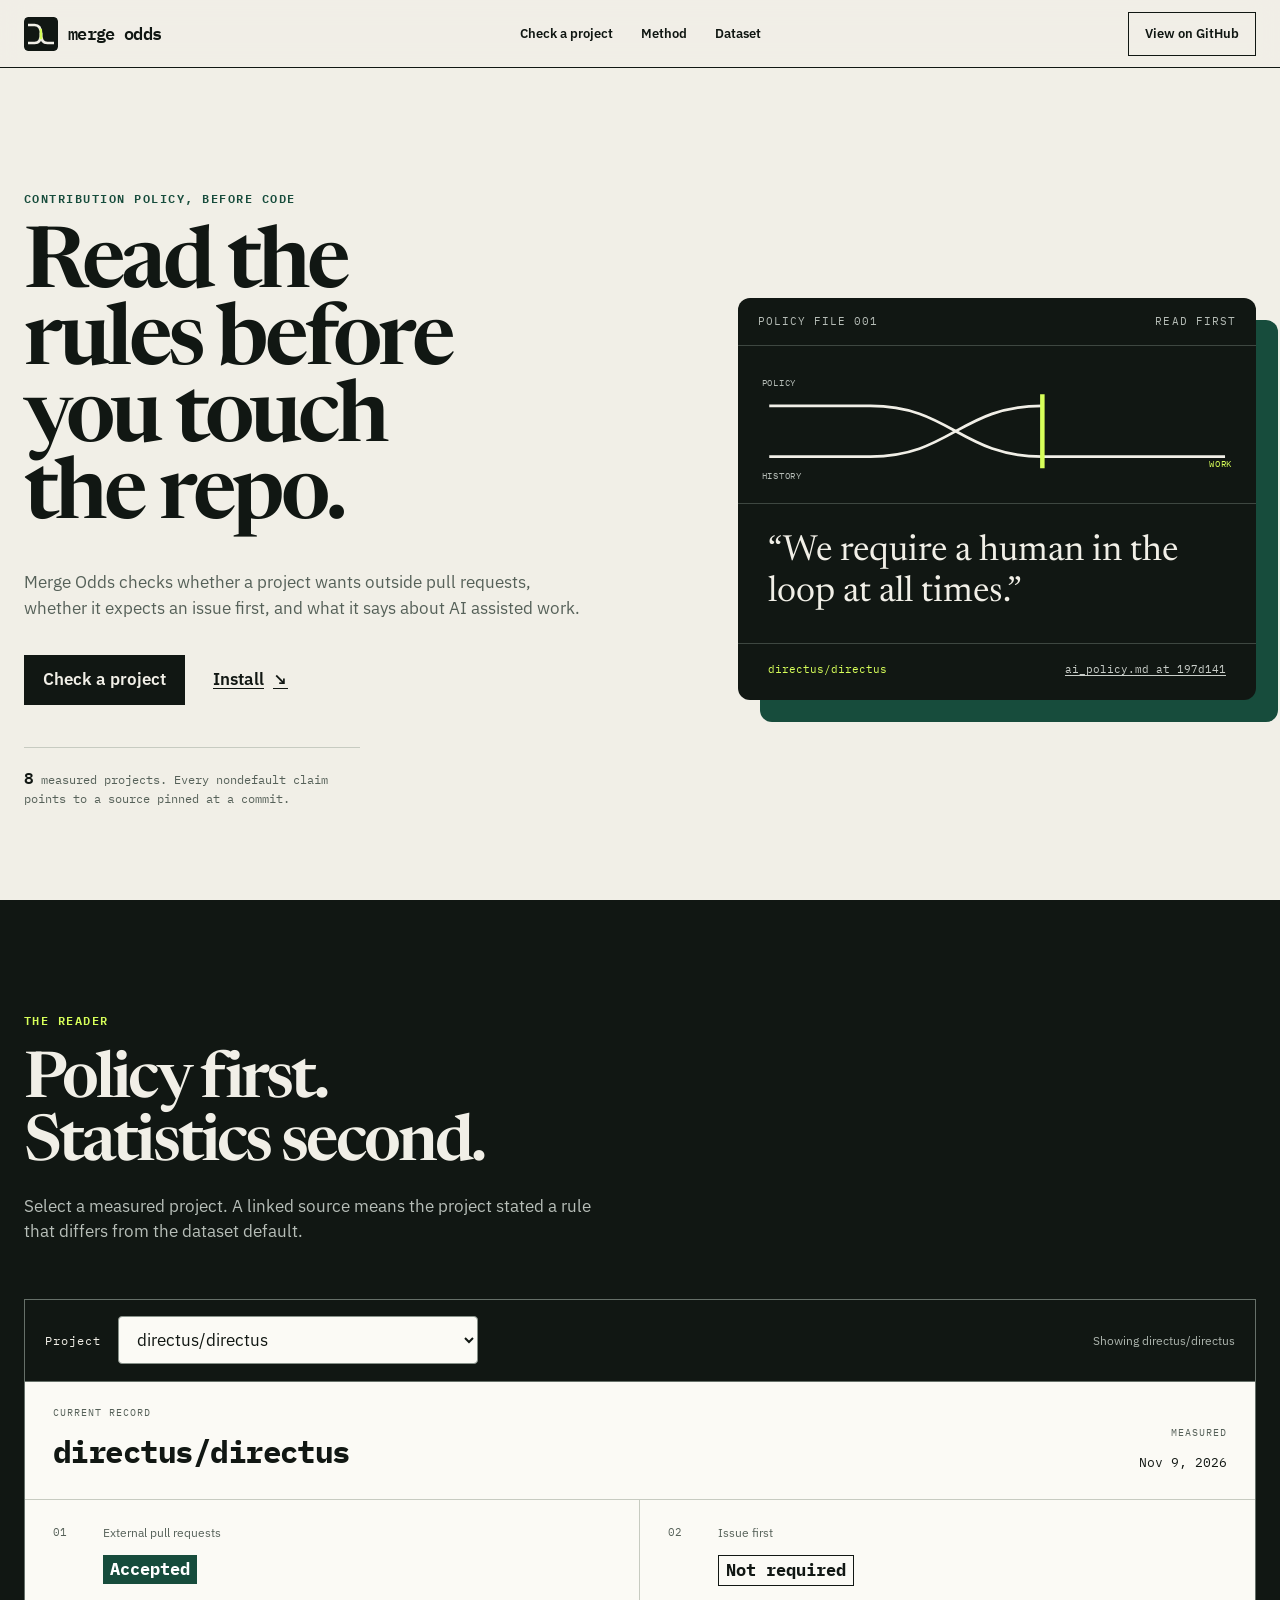
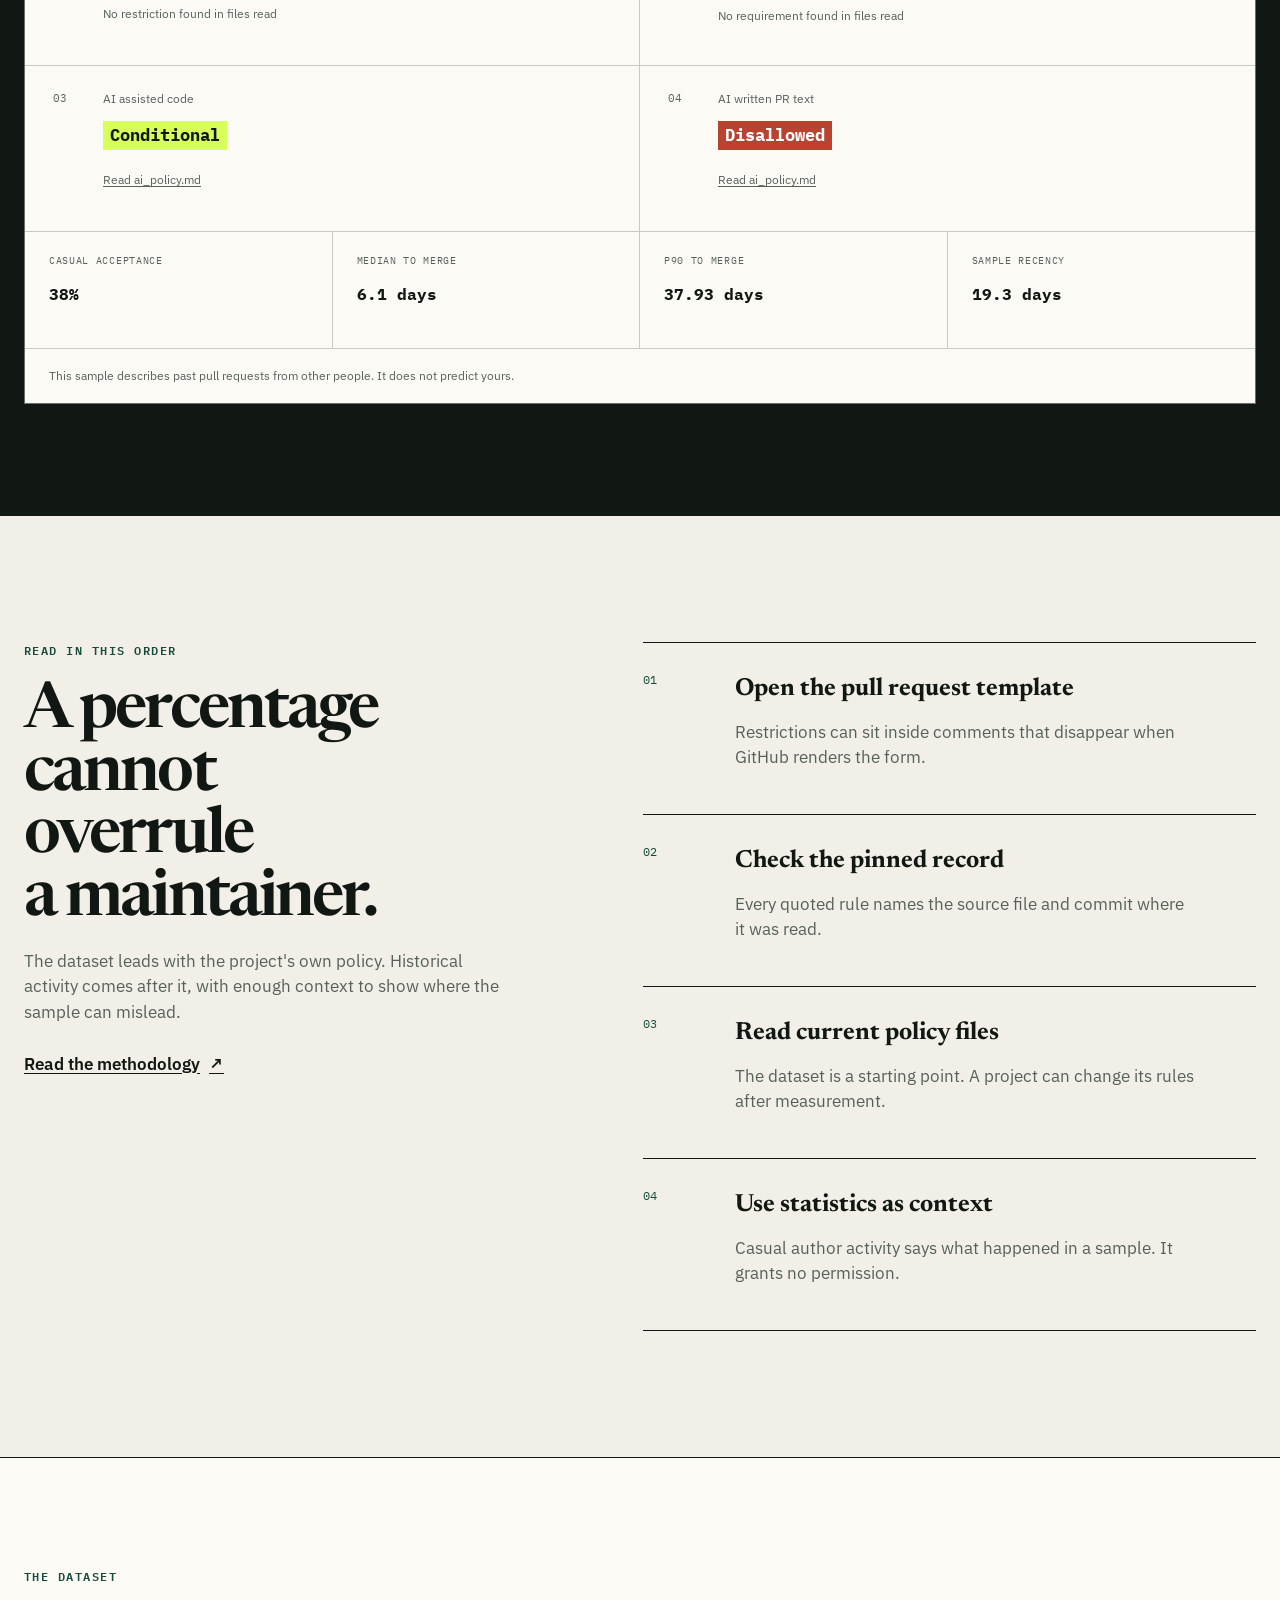
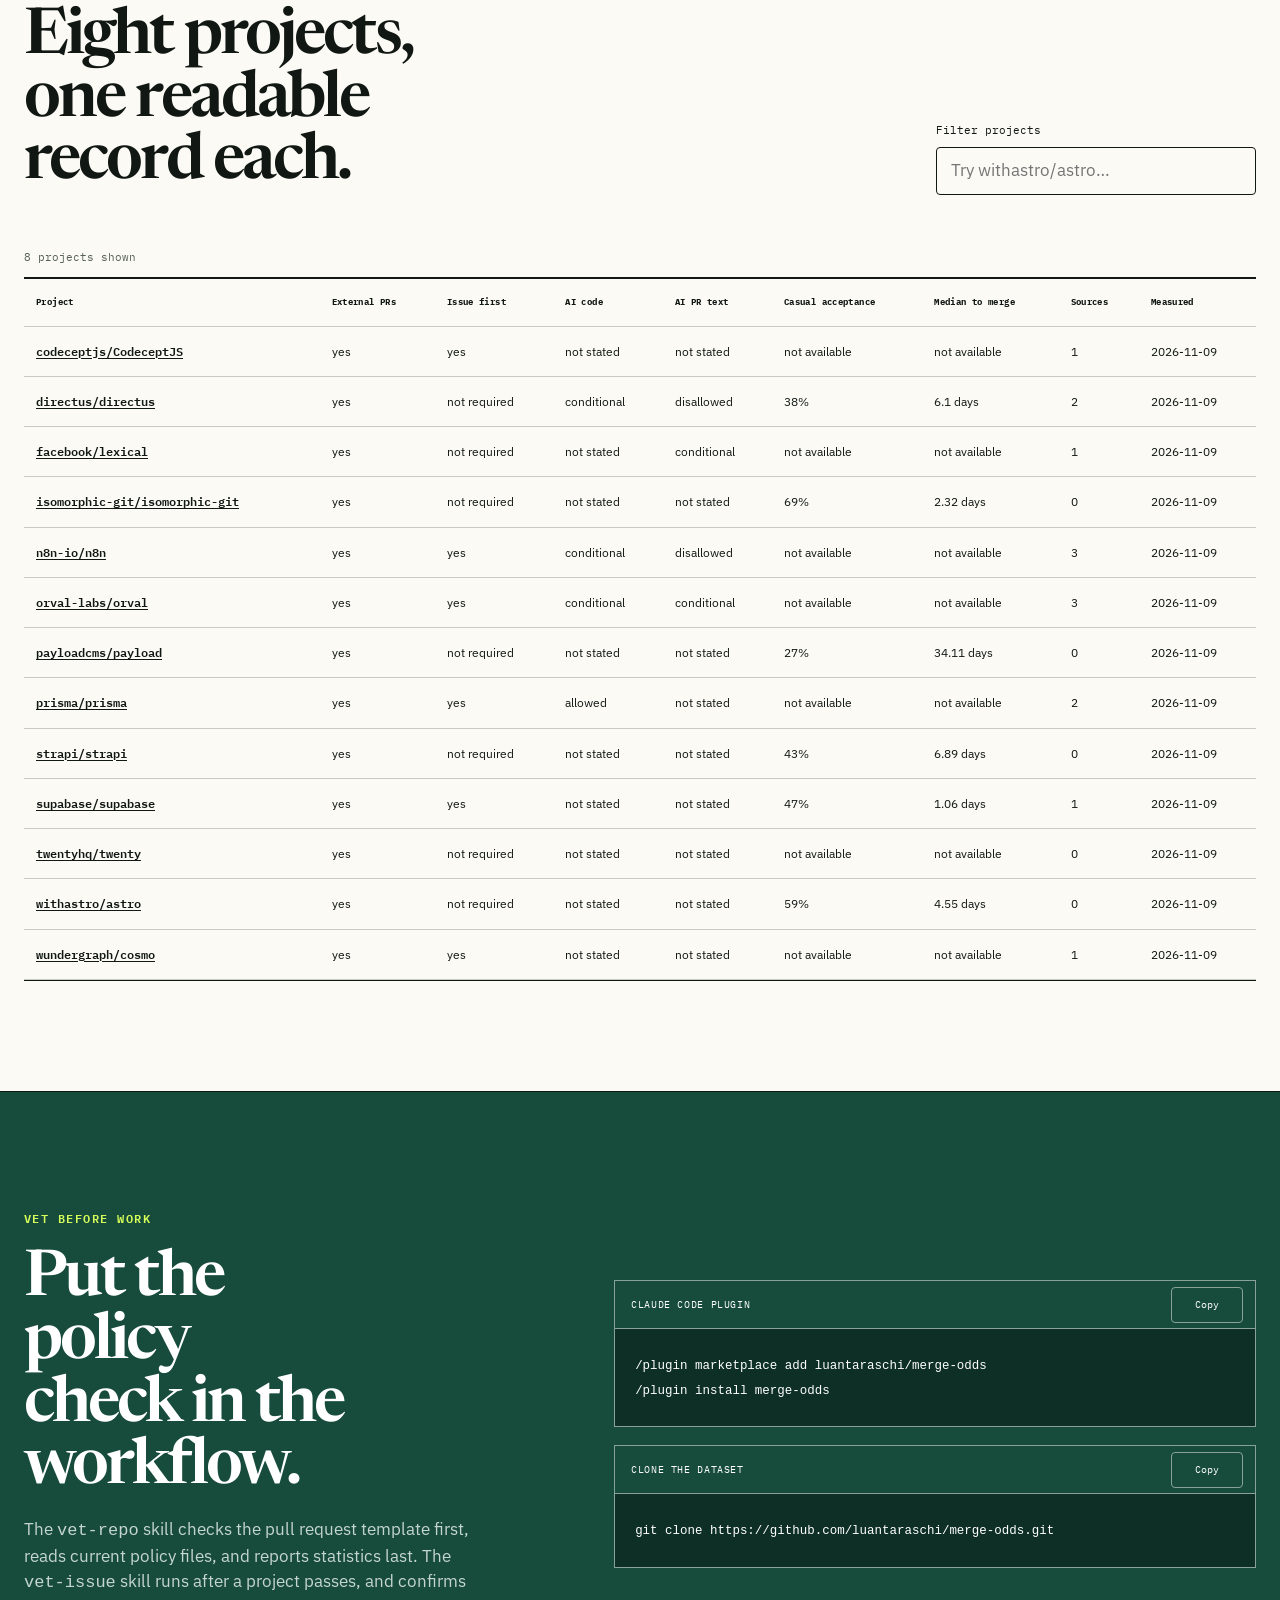
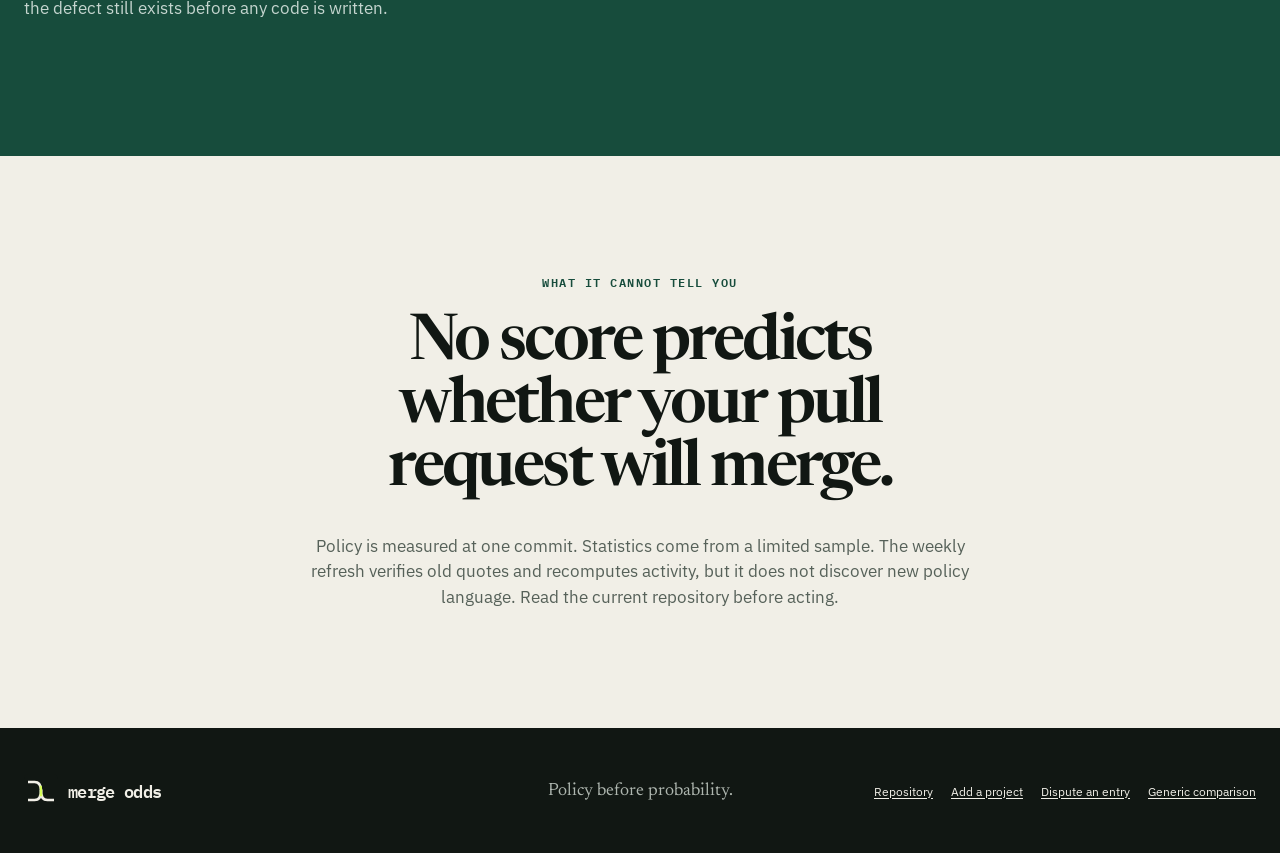
==== commit 6fb96dd9: "chore: weekly re-measure" ====
--- a/site/index.html
+++ b/site/index.html
@@ -82,8 +82,7 @@
         <div class="reader-toolbar">
           <label for="repo-select">Project</label>
           <select id="repo-select" name="repo">
-            <option value="appwrite/appwrite">appwrite/appwrite</option>
-<option value="codeceptjs/CodeceptJS">codeceptjs/CodeceptJS</option>
+            <option value="codeceptjs/CodeceptJS">codeceptjs/CodeceptJS</option>
 <option value="directus/directus">directus/directus</option>
 <option value="facebook/lexical">facebook/lexical</option>
 <option value="isomorphic-git/isomorphic-git">isomorphic-git/isomorphic-git</option>
@@ -185,20 +184,19 @@
             </tr>
           </thead>
           <tbody>
-            <tr data-repo="appwrite/appwrite"><td data-label="Project"><a href="https://github.com/appwrite/appwrite">appwrite/appwrite</a></td><td data-label="External PRs">yes</td><td data-label="Issue first">yes</td><td data-label="AI code">conditional</td><td data-label="AI PR text">not stated</td><td data-label="Casual acceptance">not available</td><td data-label="Median to merge">not available</td><td data-label="Sources">2</td><td data-label="Measured">2026-11-03</td></tr>
-<tr data-repo="codeceptjs/codeceptjs"><td data-label="Project"><a href="https://github.com/codeceptjs/CodeceptJS">codeceptjs/CodeceptJS</a></td><td data-label="External PRs">yes</td><td data-label="Issue first">yes</td><td data-label="AI code">not stated</td><td data-label="AI PR text">not stated</td><td data-label="Casual acceptance">not available</td><td data-label="Median to merge">not available</td><td data-label="Sources">1</td><td data-label="Measured">2026-08-21</td></tr>
-<tr data-repo="directus/directus"><td data-label="Project"><a href="https://github.com/directus/directus">directus/directus</a></td><td data-label="External PRs">yes</td><td data-label="Issue first">not required</td><td data-label="AI code">conditional</td><td data-label="AI PR text">disallowed</td><td data-label="Casual acceptance">33%</td><td data-label="Median to merge">4.09 days</td><td data-label="Sources">2</td><td data-label="Measured">2026-08-07</td></tr>
-<tr data-repo="facebook/lexical"><td data-label="Project"><a href="https://github.com/facebook/lexical">facebook/lexical</a></td><td data-label="External PRs">yes</td><td data-label="Issue first">not required</td><td data-label="AI code">not stated</td><td data-label="AI PR text">conditional</td><td data-label="Casual acceptance">not available</td><td data-label="Median to merge">not available</td><td data-label="Sources">1</td><td data-label="Measured">2026-08-21</td></tr>
-<tr data-repo="isomorphic-git/isomorphic-git"><td data-label="Project"><a href="https://github.com/isomorphic-git/isomorphic-git">isomorphic-git/isomorphic-git</a></td><td data-label="External PRs">yes</td><td data-label="Issue first">not required</td><td data-label="AI code">not stated</td><td data-label="AI PR text">not stated</td><td data-label="Casual acceptance">not available</td><td data-label="Median to merge">not available</td><td data-label="Sources">0</td><td data-label="Measured">2026-08-21</td></tr>
-<tr data-repo="n8n-io/n8n"><td data-label="Project"><a href="https://github.com/n8n-io/n8n">n8n-io/n8n</a></td><td data-label="External PRs">yes</td><td data-label="Issue first">yes</td><td data-label="AI code">conditional</td><td data-label="AI PR text">disallowed</td><td data-label="Casual acceptance">47%</td><td data-label="Median to merge">0.57 days</td><td data-label="Sources">3</td><td data-label="Measured">2026-08-07</td></tr>
-<tr data-repo="orval-labs/orval"><td data-label="Project"><a href="https://github.com/orval-labs/orval">orval-labs/orval</a></td><td data-label="External PRs">yes</td><td data-label="Issue first">yes</td><td data-label="AI code">conditional</td><td data-label="AI PR text">conditional</td><td data-label="Casual acceptance">83%</td><td data-label="Median to merge">0.3 days</td><td data-label="Sources">3</td><td data-label="Measured">2026-08-21</td></tr>
-<tr data-repo="payloadcms/payload"><td data-label="Project"><a href="https://github.com/payloadcms/payload">payloadcms/payload</a></td><td data-label="External PRs">yes</td><td data-label="Issue first">not required</td><td data-label="AI code">not stated</td><td data-label="AI PR text">not stated</td><td data-label="Casual acceptance">not available</td><td data-label="Median to merge">not available</td><td data-label="Sources">0</td><td data-label="Measured">2026-08-07</td></tr>
-<tr data-repo="prisma/prisma"><td data-label="Project"><a href="https://github.com/prisma/prisma">prisma/prisma</a></td><td data-label="External PRs">yes</td><td data-label="Issue first">yes</td><td data-label="AI code">allowed</td><td data-label="AI PR text">not stated</td><td data-label="Casual acceptance">not available</td><td data-label="Median to merge">not available</td><td data-label="Sources">2</td><td data-label="Measured">2026-08-07</td></tr>
-<tr data-repo="strapi/strapi"><td data-label="Project"><a href="https://github.com/strapi/strapi">strapi/strapi</a></td><td data-label="External PRs">yes</td><td data-label="Issue first">not required</td><td data-label="AI code">not stated</td><td data-label="AI PR text">not stated</td><td data-label="Casual acceptance">41%</td><td data-label="Median to merge">5.99 days</td><td data-label="Sources">0</td><td data-label="Measured">2026-08-07</td></tr>
-<tr data-repo="supabase/supabase"><td data-label="Project"><a href="https://github.com/supabase/supabase">supabase/supabase</a></td><td data-label="External PRs">yes</td><td data-label="Issue first">yes</td><td data-label="AI code">not stated</td><td data-label="AI PR text">not stated</td><td data-label="Casual acceptance">90%</td><td data-label="Median to merge">0.92 days</td><td data-label="Sources">1</td><td data-label="Measured">2026-08-07</td></tr>
-<tr data-repo="twentyhq/twenty"><td data-label="Project"><a href="https://github.com/twentyhq/twenty">twentyhq/twenty</a></td><td data-label="External PRs">yes</td><td data-label="Issue first">not required</td><td data-label="AI code">not stated</td><td data-label="AI PR text">not stated</td><td data-label="Casual acceptance">not available</td><td data-label="Median to merge">not available</td><td data-label="Sources">0</td><td data-label="Measured">2026-08-07</td></tr>
-<tr data-repo="withastro/astro"><td data-label="Project"><a href="https://github.com/withastro/astro">withastro/astro</a></td><td data-label="External PRs">yes</td><td data-label="Issue first">not required</td><td data-label="AI code">not stated</td><td data-label="AI PR text">not stated</td><td data-label="Casual acceptance">56%</td><td data-label="Median to merge">3.26 days</td><td data-label="Sources">0</td><td data-label="Measured">2026-08-07</td></tr>
-<tr data-repo="wundergraph/cosmo"><td data-label="Project"><a href="https://github.com/wundergraph/cosmo">wundergraph/cosmo</a></td><td data-label="External PRs">yes</td><td data-label="Issue first">yes</td><td data-label="AI code">not stated</td><td data-label="AI PR text">not stated</td><td data-label="Casual acceptance">not available</td><td data-label="Median to merge">not available</td><td data-label="Sources">1</td><td data-label="Measured">2026-08-21</td></tr>
+            <tr data-repo="codeceptjs/codeceptjs"><td data-label="Project"><a href="https://github.com/codeceptjs/CodeceptJS">codeceptjs/CodeceptJS</a></td><td data-label="External PRs">yes</td><td data-label="Issue first">yes</td><td data-label="AI code">not stated</td><td data-label="AI PR text">not stated</td><td data-label="Casual acceptance">not available</td><td data-label="Median to merge">not available</td><td data-label="Sources">1</td><td data-label="Measured">2026-11-09</td></tr>
+<tr data-repo="directus/directus"><td data-label="Project"><a href="https://github.com/directus/directus">directus/directus</a></td><td data-label="External PRs">yes</td><td data-label="Issue first">not required</td><td data-label="AI code">conditional</td><td data-label="AI PR text">disallowed</td><td data-label="Casual acceptance">38%</td><td data-label="Median to merge">6.1 days</td><td data-label="Sources">2</td><td data-label="Measured">2026-11-09</td></tr>
+<tr data-repo="facebook/lexical"><td data-label="Project"><a href="https://github.com/facebook/lexical">facebook/lexical</a></td><td data-label="External PRs">yes</td><td data-label="Issue first">not required</td><td data-label="AI code">not stated</td><td data-label="AI PR text">conditional</td><td data-label="Casual acceptance">not available</td><td data-label="Median to merge">not available</td><td data-label="Sources">1</td><td data-label="Measured">2026-11-09</td></tr>
+<tr data-repo="isomorphic-git/isomorphic-git"><td data-label="Project"><a href="https://github.com/isomorphic-git/isomorphic-git">isomorphic-git/isomorphic-git</a></td><td data-label="External PRs">yes</td><td data-label="Issue first">not required</td><td data-label="AI code">not stated</td><td data-label="AI PR text">not stated</td><td data-label="Casual acceptance">69%</td><td data-label="Median to merge">2.32 days</td><td data-label="Sources">0</td><td data-label="Measured">2026-11-09</td></tr>
+<tr data-repo="n8n-io/n8n"><td data-label="Project"><a href="https://github.com/n8n-io/n8n">n8n-io/n8n</a></td><td data-label="External PRs">yes</td><td data-label="Issue first">yes</td><td data-label="AI code">conditional</td><td data-label="AI PR text">disallowed</td><td data-label="Casual acceptance">not available</td><td data-label="Median to merge">not available</td><td data-label="Sources">3</td><td data-label="Measured">2026-11-09</td></tr>
+<tr data-repo="orval-labs/orval"><td data-label="Project"><a href="https://github.com/orval-labs/orval">orval-labs/orval</a></td><td data-label="External PRs">yes</td><td data-label="Issue first">yes</td><td data-label="AI code">conditional</td><td data-label="AI PR text">conditional</td><td data-label="Casual acceptance">not available</td><td data-label="Median to merge">not available</td><td data-label="Sources">3</td><td data-label="Measured">2026-11-09</td></tr>
+<tr data-repo="payloadcms/payload"><td data-label="Project"><a href="https://github.com/payloadcms/payload">payloadcms/payload</a></td><td data-label="External PRs">yes</td><td data-label="Issue first">not required</td><td data-label="AI code">not stated</td><td data-label="AI PR text">not stated</td><td data-label="Casual acceptance">27%</td><td data-label="Median to merge">34.11 days</td><td data-label="Sources">0</td><td data-label="Measured">2026-11-09</td></tr>
+<tr data-repo="prisma/prisma"><td data-label="Project"><a href="https://github.com/prisma/prisma">prisma/prisma</a></td><td data-label="External PRs">yes</td><td data-label="Issue first">yes</td><td data-label="AI code">allowed</td><td data-label="AI PR text">not stated</td><td data-label="Casual acceptance">not available</td><td data-label="Median to merge">not available</td><td data-label="Sources">2</td><td data-label="Measured">2026-11-09</td></tr>
+<tr data-repo="strapi/strapi"><td data-label="Project"><a href="https://github.com/strapi/strapi">strapi/strapi</a></td><td data-label="External PRs">yes</td><td data-label="Issue first">not required</td><td data-label="AI code">not stated</td><td data-label="AI PR text">not stated</td><td data-label="Casual acceptance">43%</td><td data-label="Median to merge">6.89 days</td><td data-label="Sources">0</td><td data-label="Measured">2026-11-09</td></tr>
+<tr data-repo="supabase/supabase"><td data-label="Project"><a href="https://github.com/supabase/supabase">supabase/supabase</a></td><td data-label="External PRs">yes</td><td data-label="Issue first">yes</td><td data-label="AI code">not stated</td><td data-label="AI PR text">not stated</td><td data-label="Casual acceptance">47%</td><td data-label="Median to merge">1.06 days</td><td data-label="Sources">1</td><td data-label="Measured">2026-11-09</td></tr>
+<tr data-repo="twentyhq/twenty"><td data-label="Project"><a href="https://github.com/twentyhq/twenty">twentyhq/twenty</a></td><td data-label="External PRs">yes</td><td data-label="Issue first">not required</td><td data-label="AI code">not stated</td><td data-label="AI PR text">not stated</td><td data-label="Casual acceptance">not available</td><td data-label="Median to merge">not available</td><td data-label="Sources">0</td><td data-label="Measured">2026-11-09</td></tr>
+<tr data-repo="withastro/astro"><td data-label="Project"><a href="https://github.com/withastro/astro">withastro/astro</a></td><td data-label="External PRs">yes</td><td data-label="Issue first">not required</td><td data-label="AI code">not stated</td><td data-label="AI PR text">not stated</td><td data-label="Casual acceptance">59%</td><td data-label="Median to merge">4.55 days</td><td data-label="Sources">0</td><td data-label="Measured">2026-11-09</td></tr>
+<tr data-repo="wundergraph/cosmo"><td data-label="Project"><a href="https://github.com/wundergraph/cosmo">wundergraph/cosmo</a></td><td data-label="External PRs">yes</td><td data-label="Issue first">yes</td><td data-label="AI code">not stated</td><td data-label="AI PR text">not stated</td><td data-label="Casual acceptance">not available</td><td data-label="Median to merge">not available</td><td data-label="Sources">1</td><td data-label="Measured">2026-11-09</td></tr>
           </tbody>
         </table>
       </div>
